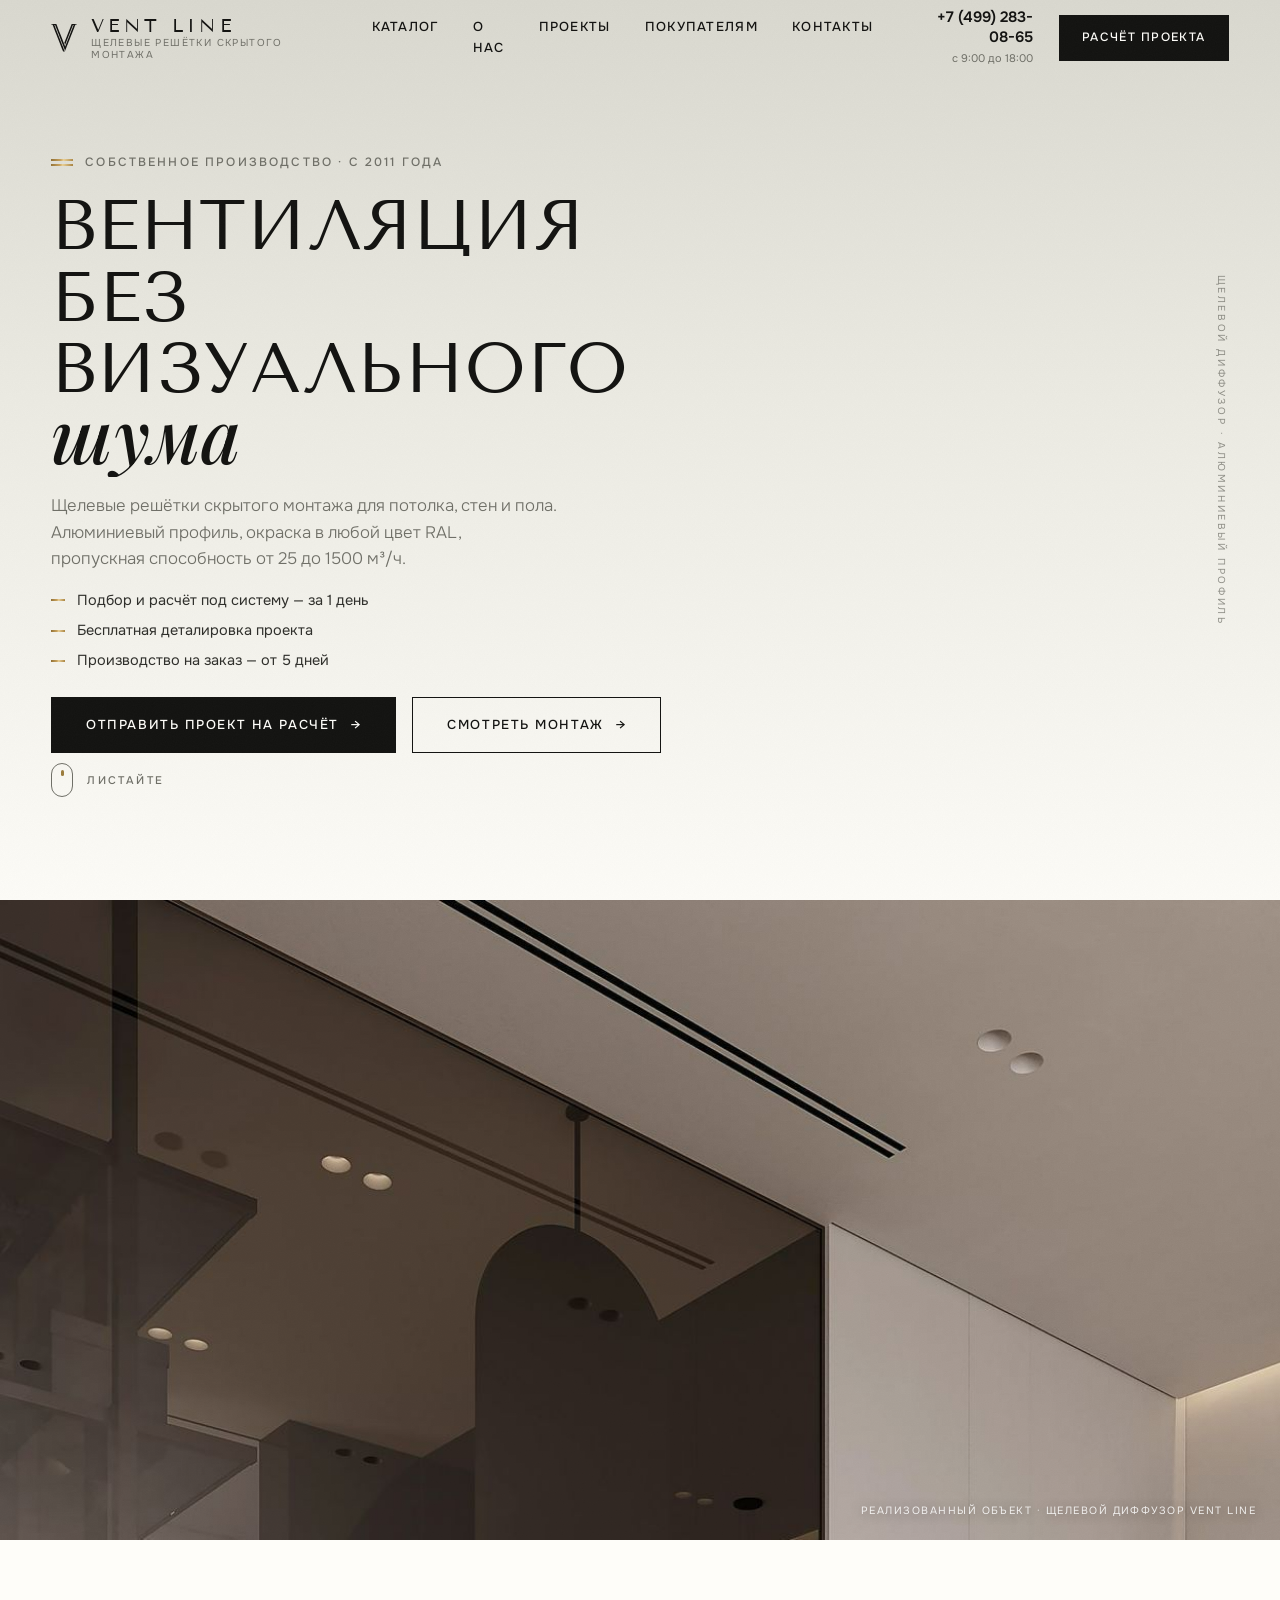
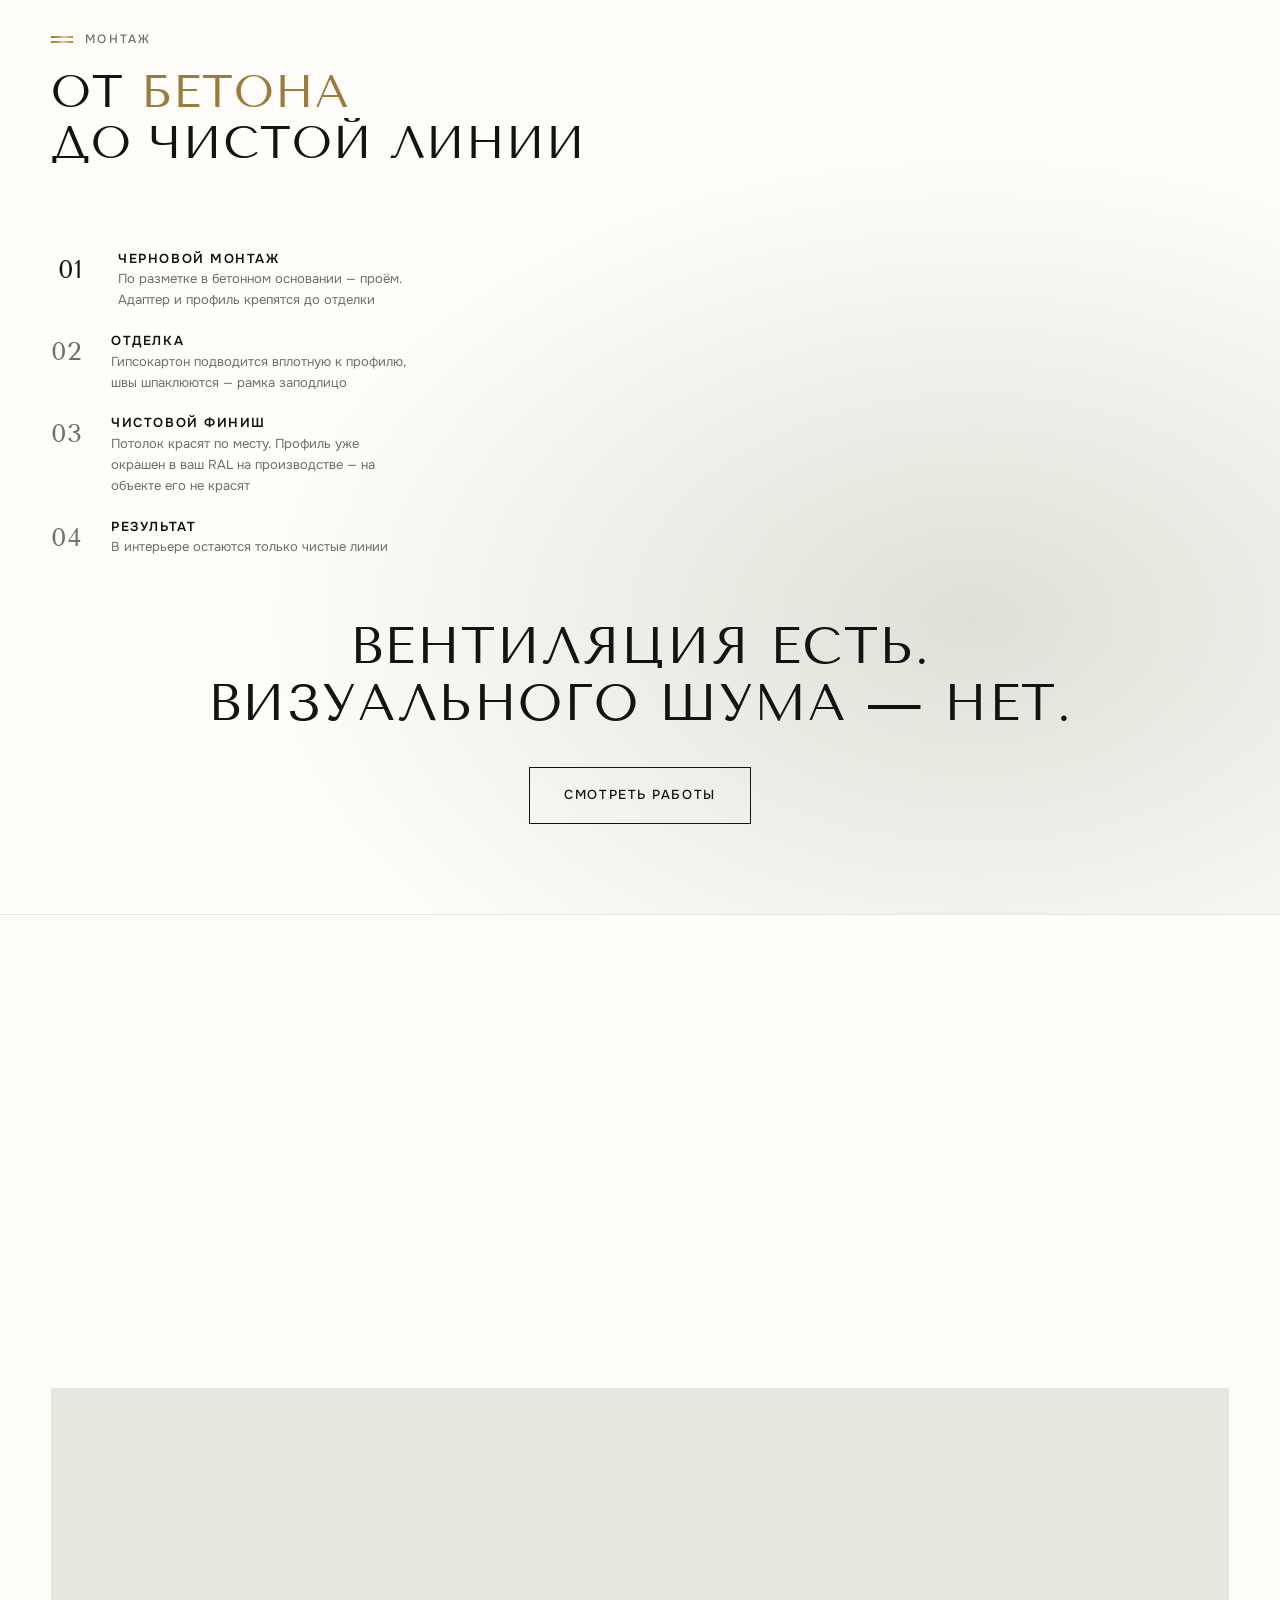
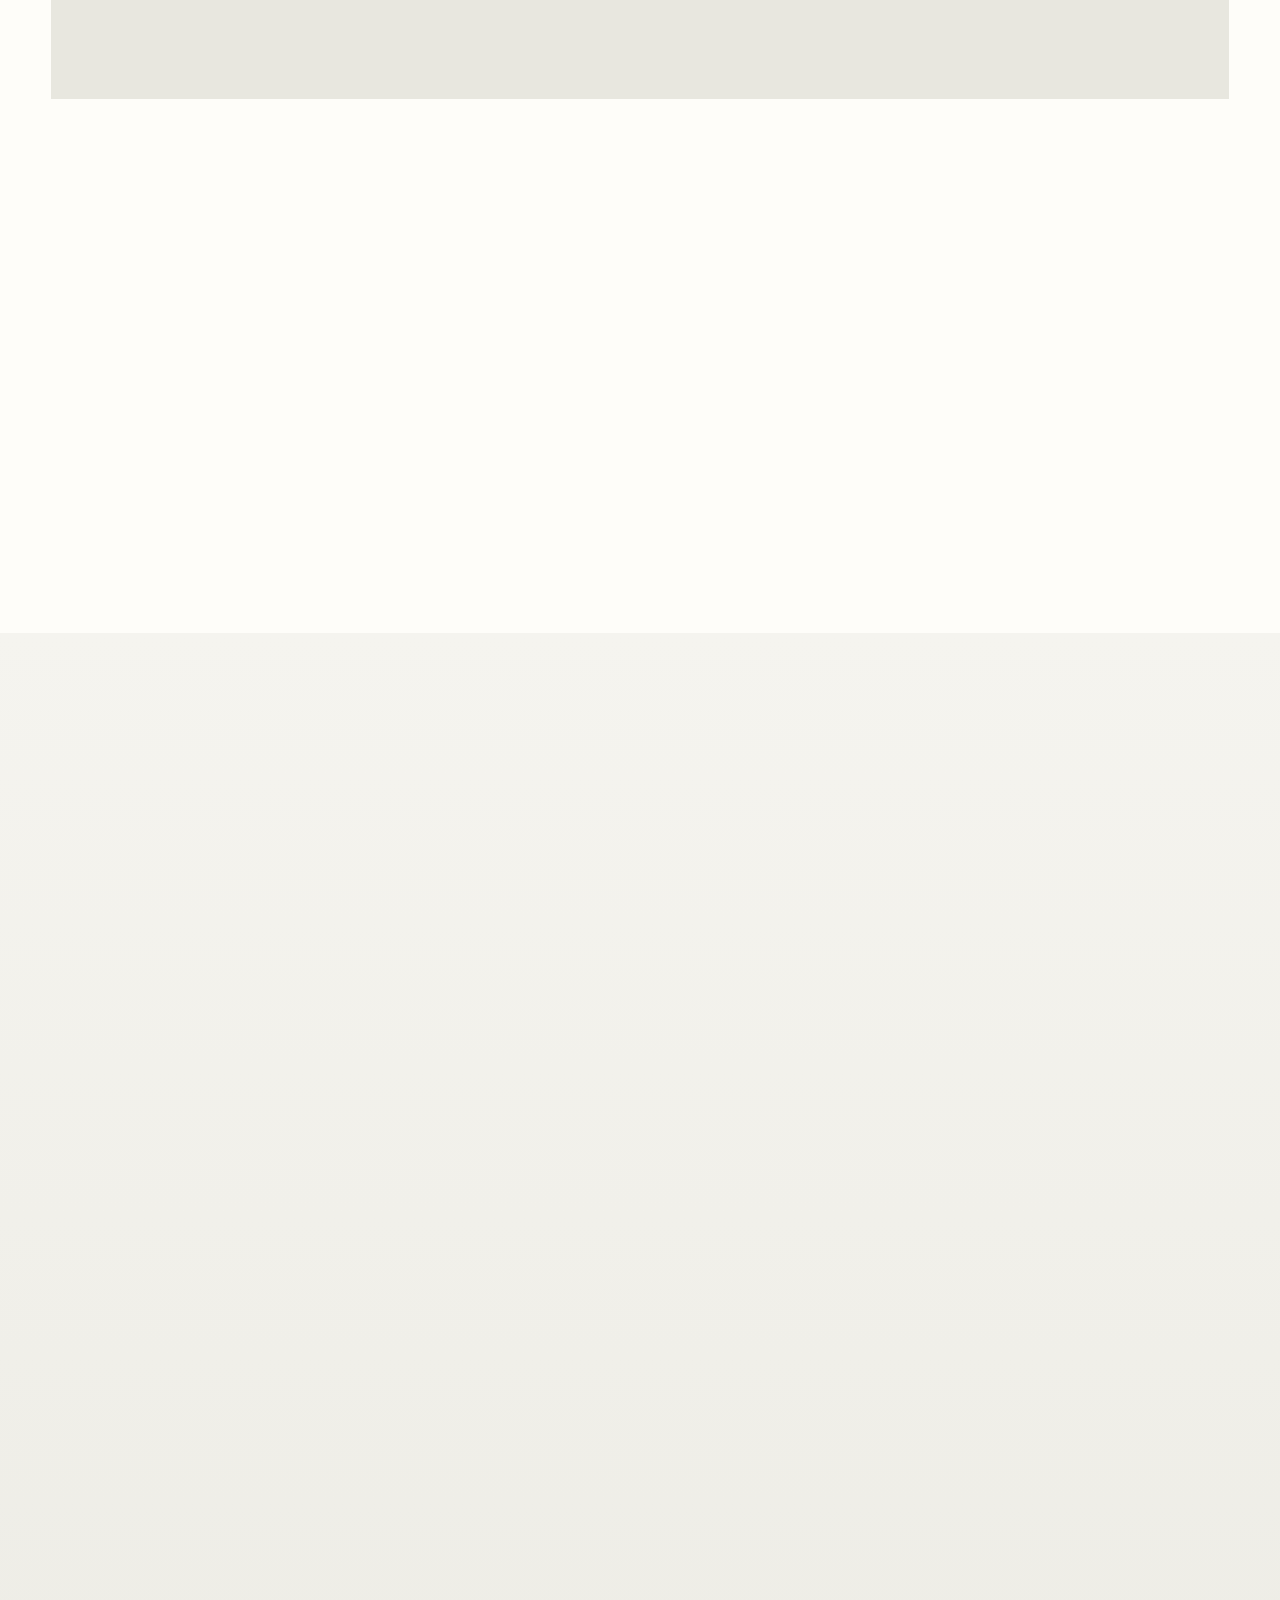
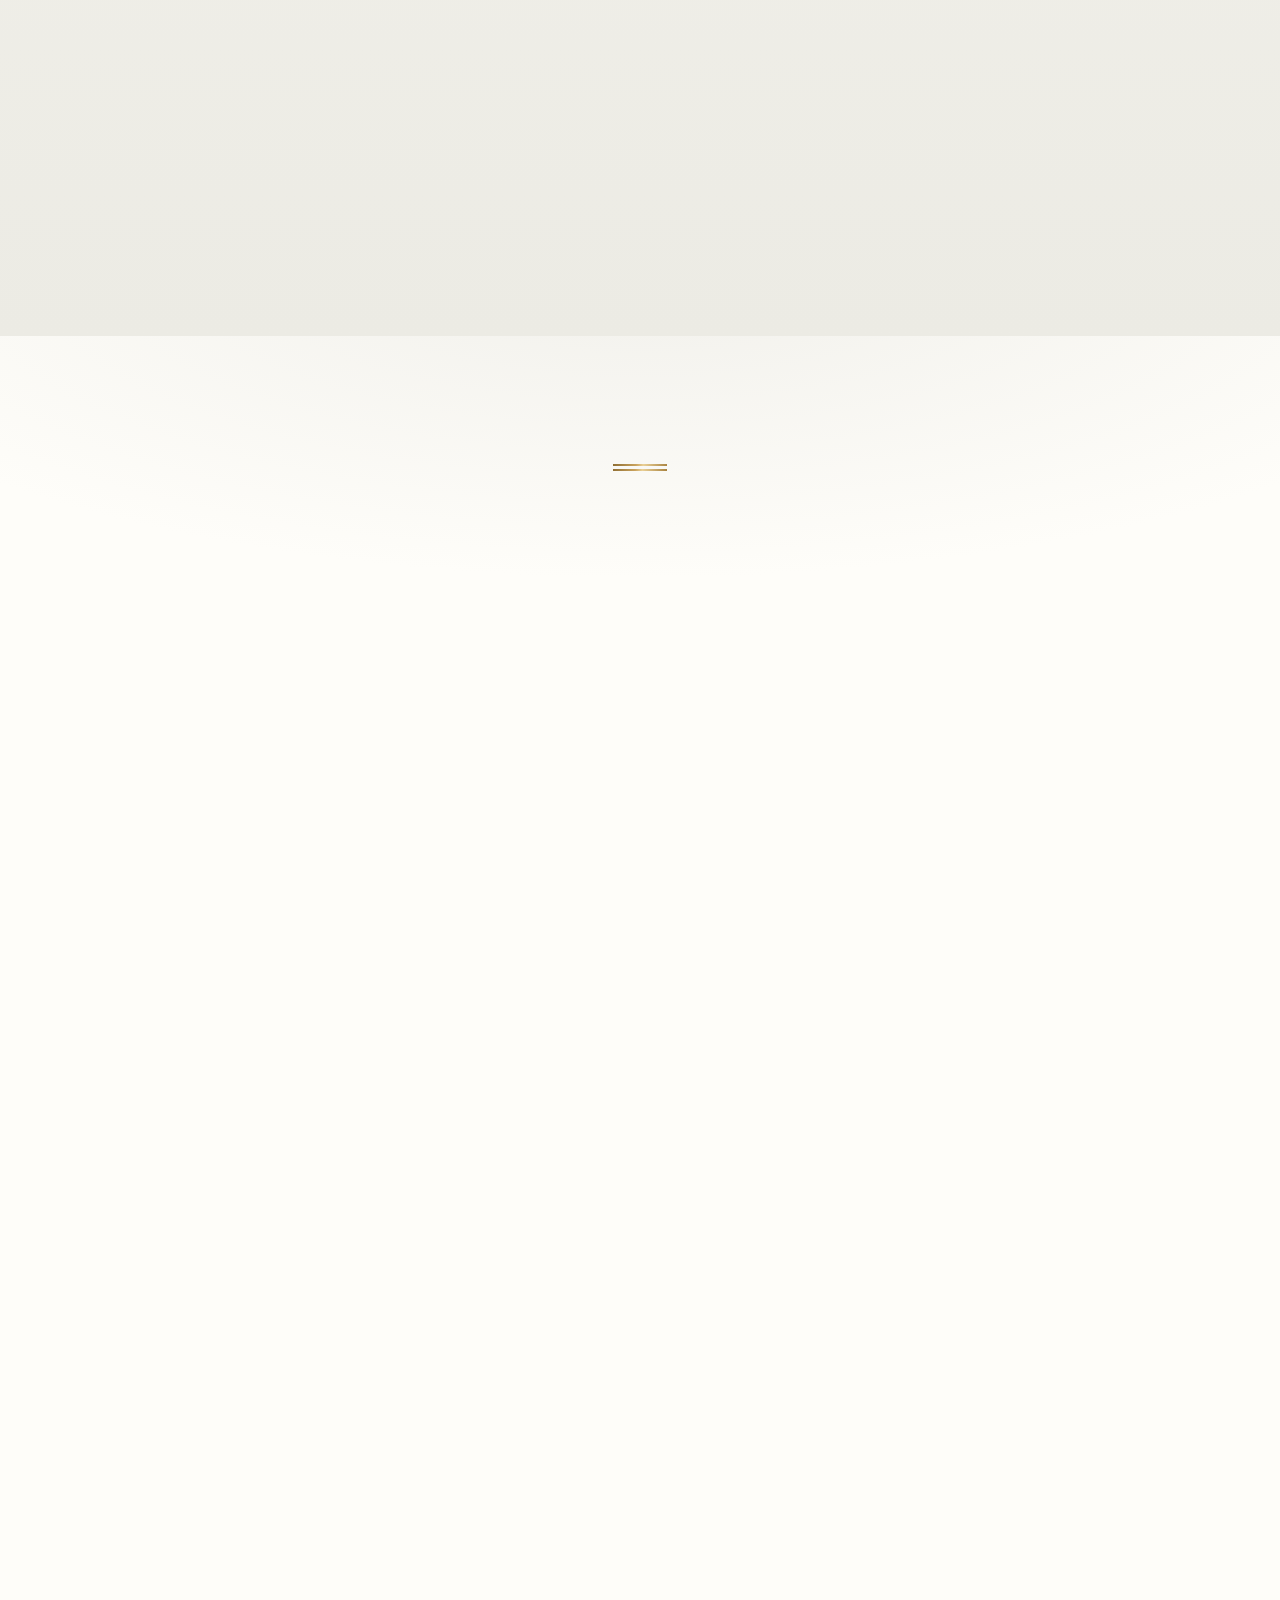
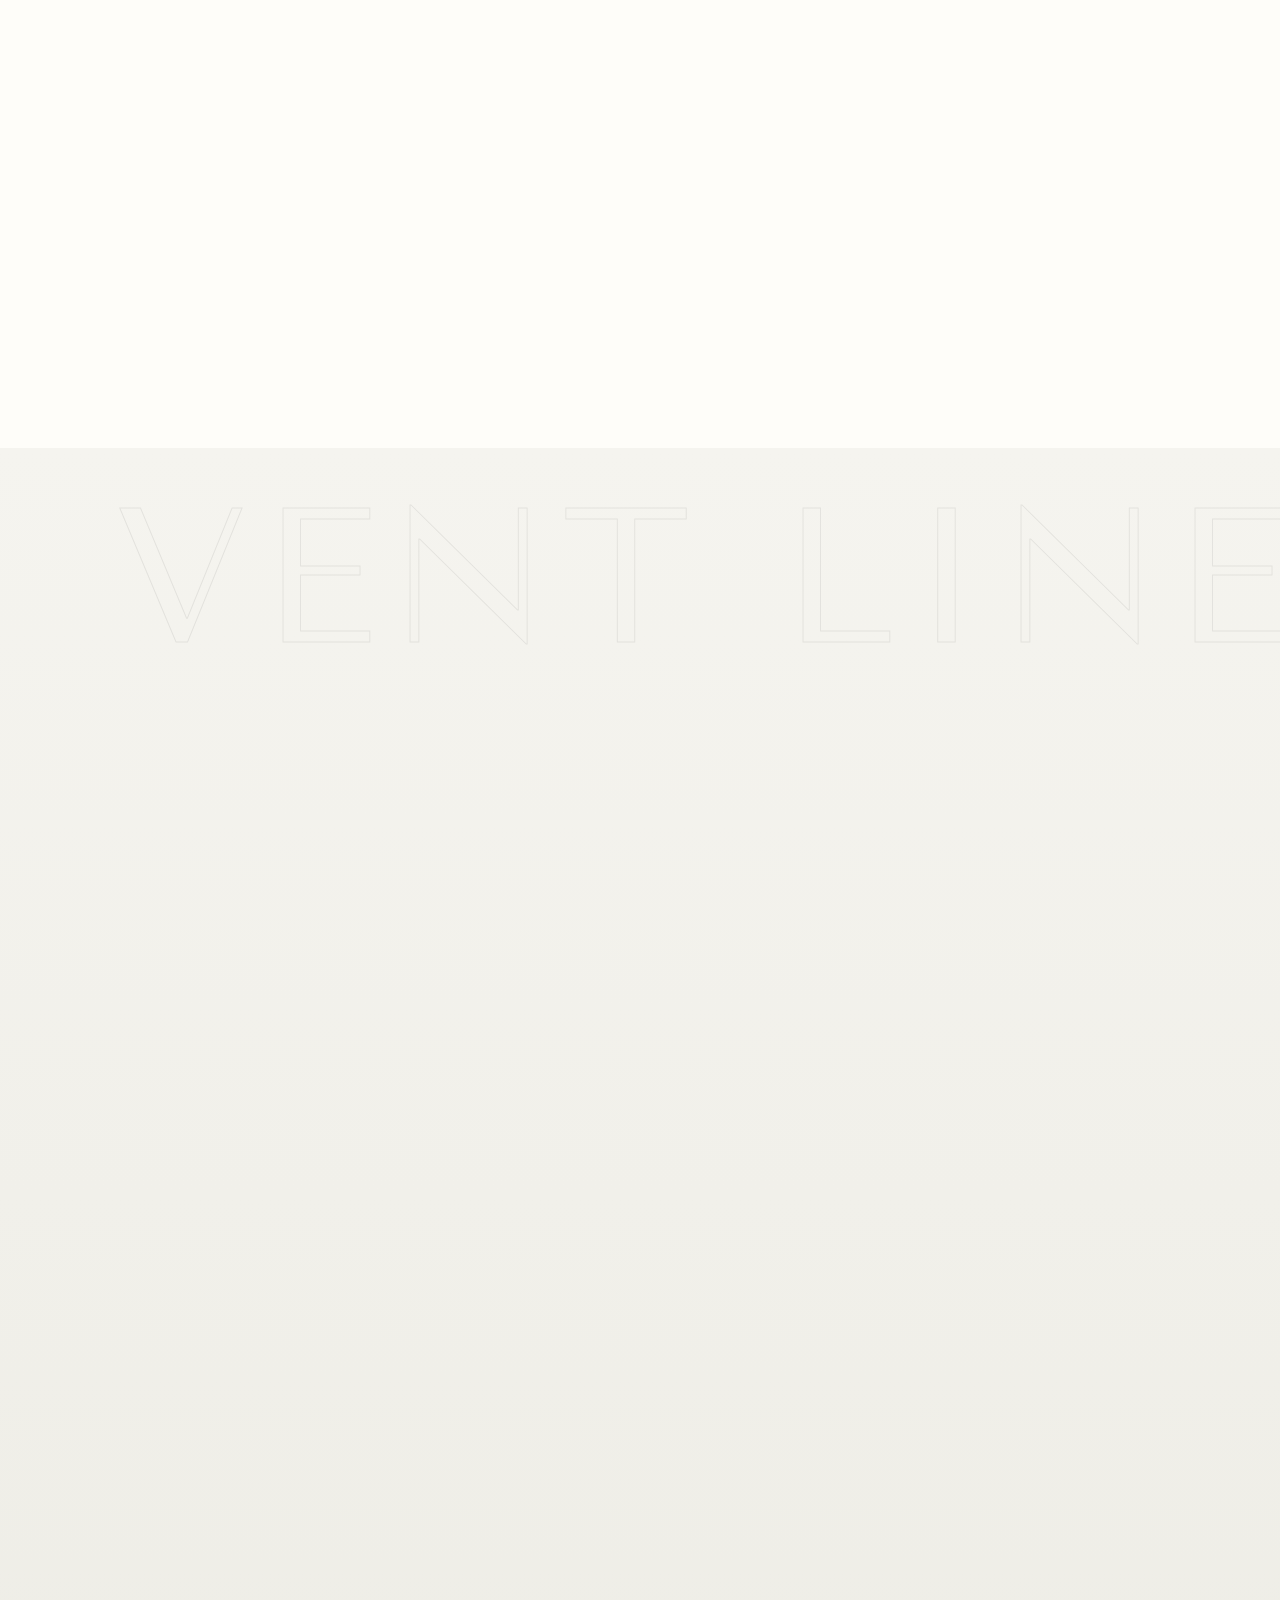
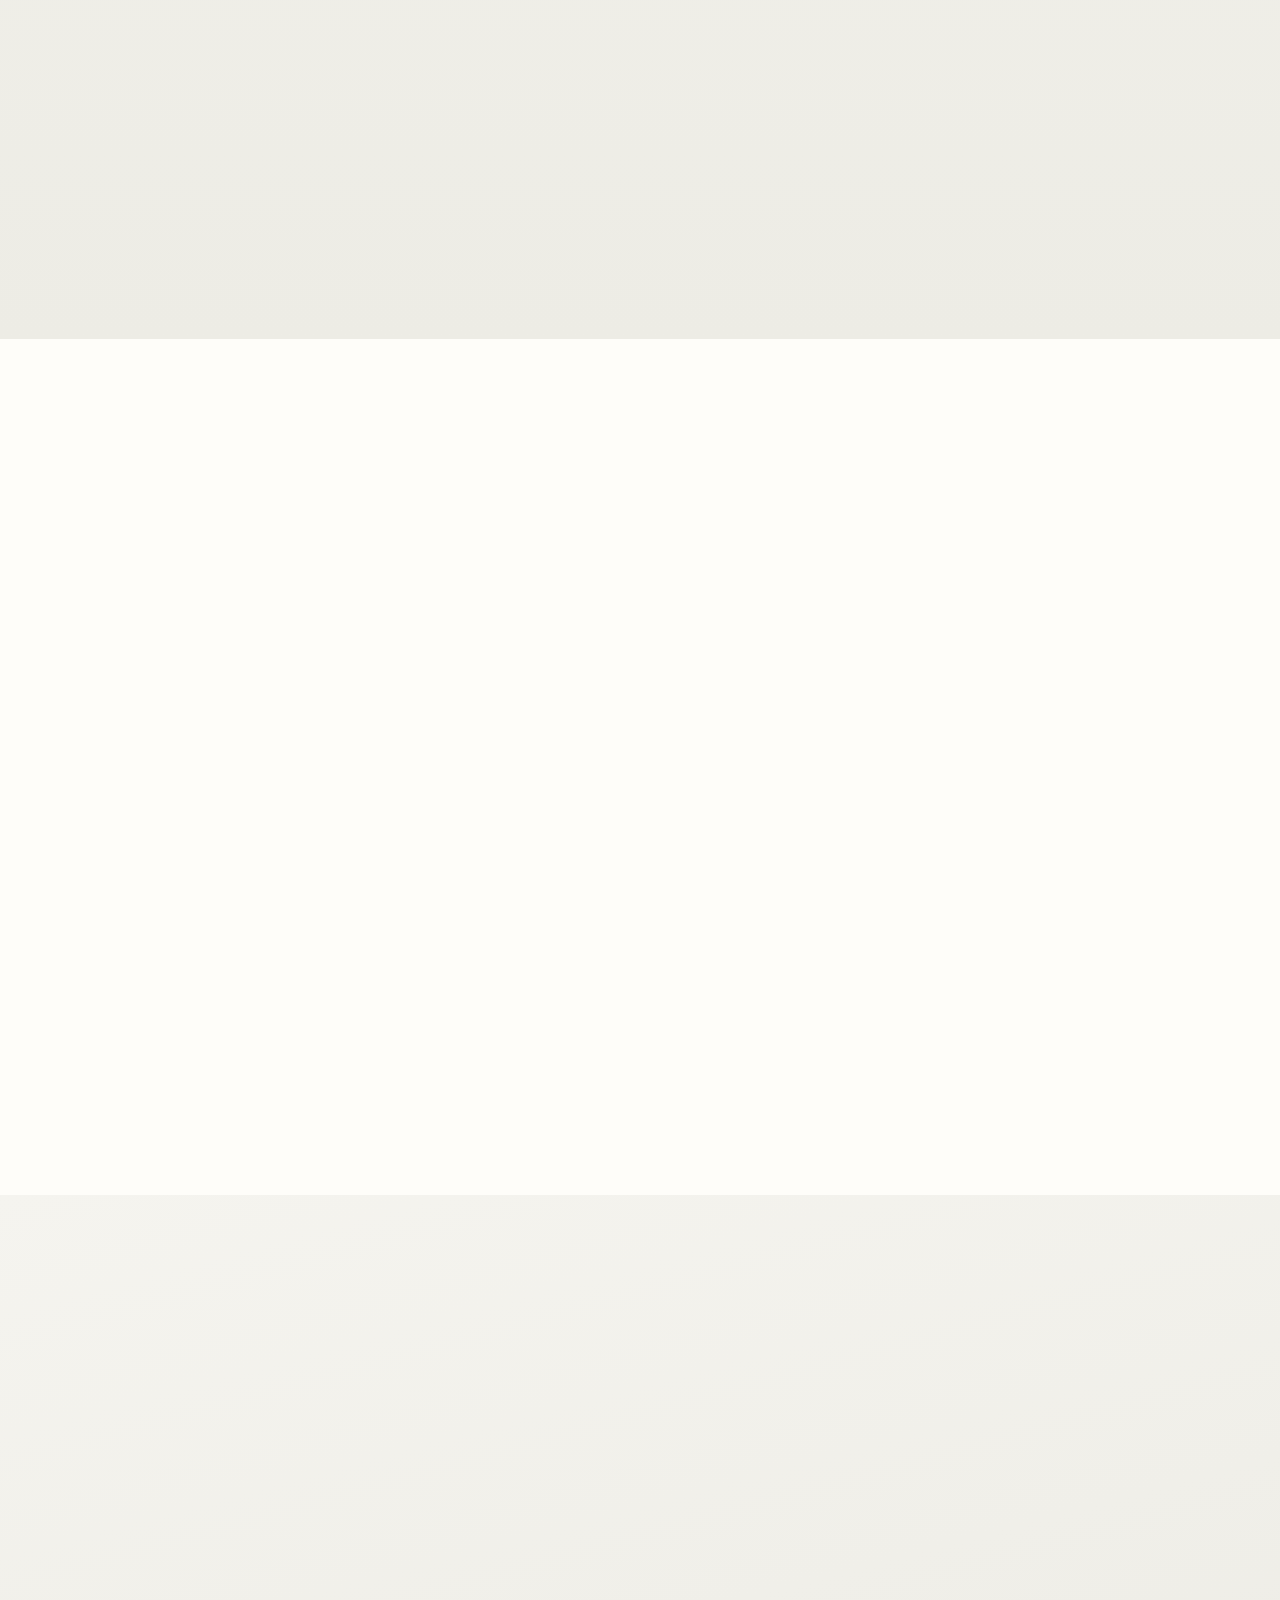
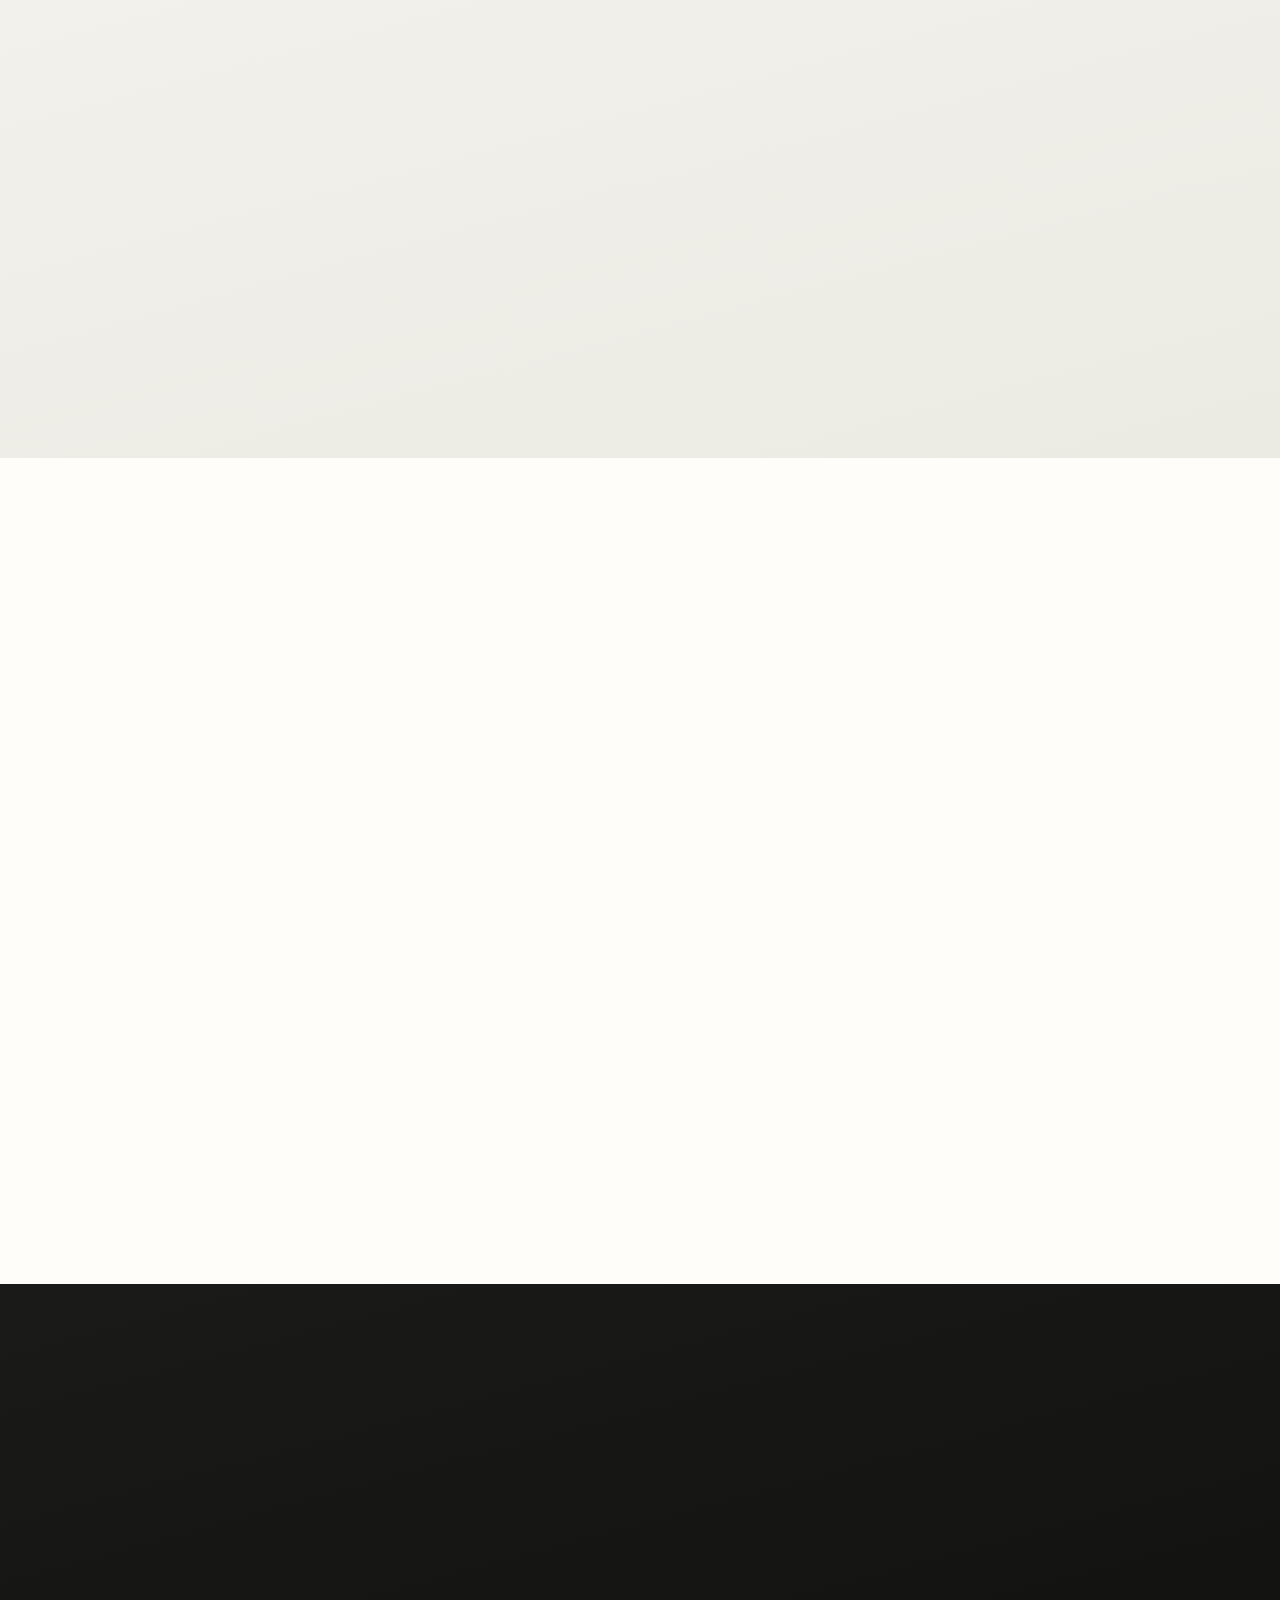
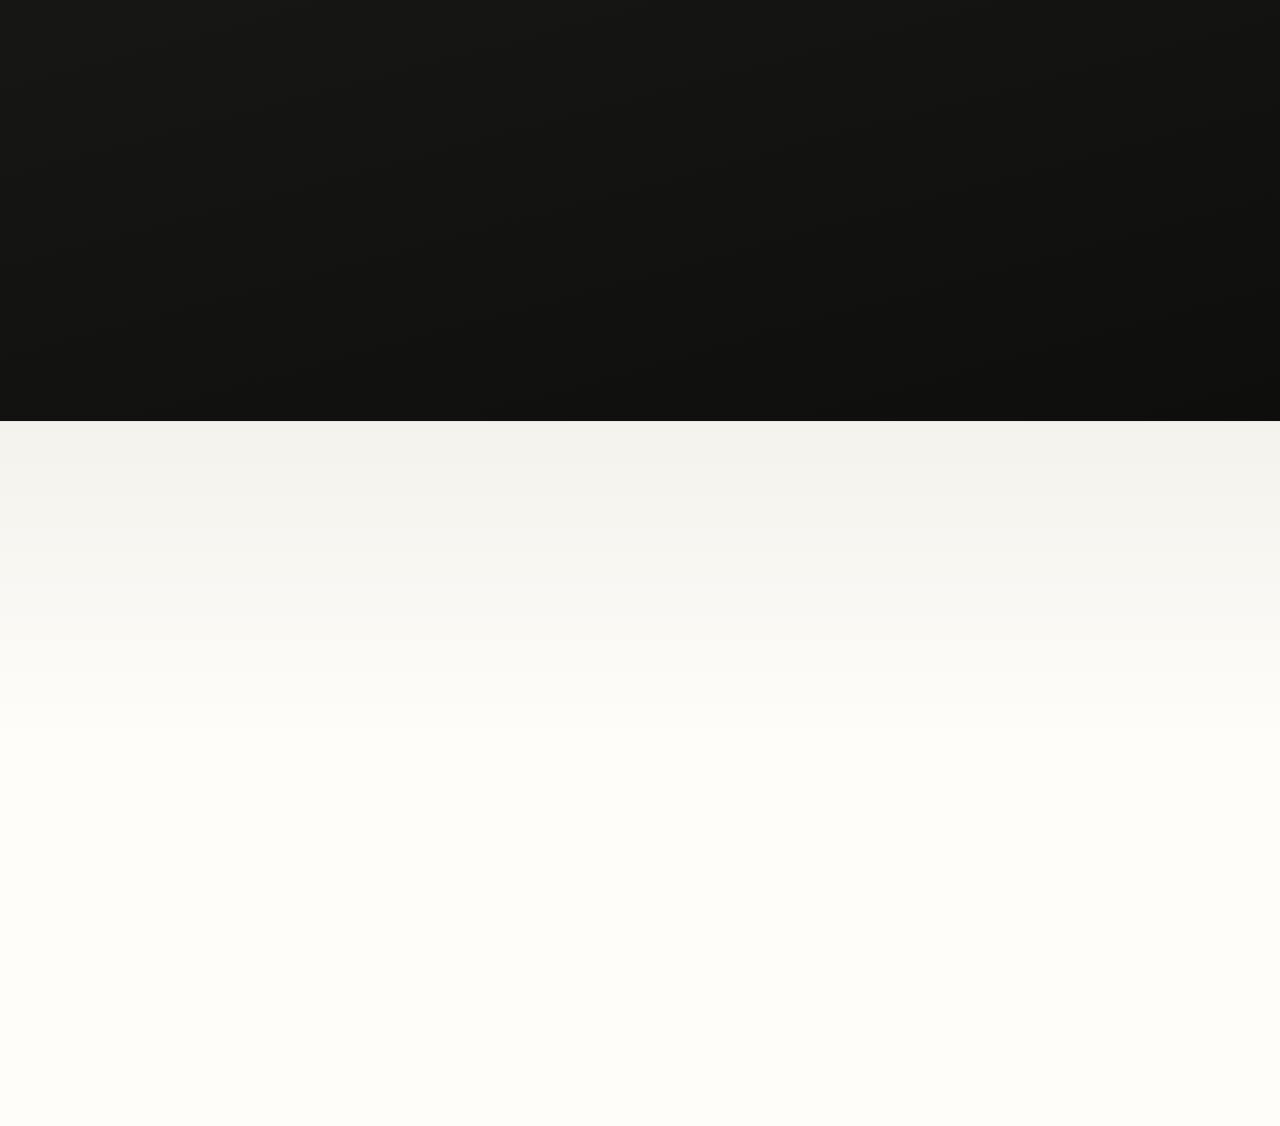
==== index.html @ 71716936 "Каталог по сериям: марки с вырезанной буквой, латунная капля-переключатель, поиск - 9 серий вместо 4" ====
﻿<!DOCTYPE html>
<html lang="ru">
<head>
<meta charset="UTF-8">
<meta name="viewport" content="width=device-width, initial-scale=1.0">
<meta name="theme-color" content="#FEFDF9">
<title>Vent Line — щелевые вентиляционные решётки скрытого монтажа</title>
<meta name="description" content="Щелевые решётки Vent Line — вентиляция без визуального шума. Подбор и расчёт за 1 день, собственное производство от 5 дней, окраска в любой RAL, 25–1500 м³/ч.">
<meta property="og:title" content="Vent Line — щелевые решётки скрытого монтажа">
<meta property="og:description" content="Вентиляция без визуального шума. Собственное производство, изготовление от 5 дней.">
<meta property="og:type" content="website">
<link rel="icon" type="image/png" href="assets/favicon.png">
<link rel="icon" type="image/svg+xml" href="data:image/svg+xml,%3Csvg xmlns='http://www.w3.org/2000/svg' viewBox='-64 -64 760 799'%3E%3Cpath fill='%23131311' d='M632 0V7.33774L592.752 20.7903L591.074 24.8669C591.074 24.8669 404.561 500.193 344.849 652.248C327.07 606.998 139.214 128.004 98.9597 24.8669H81.516C146.595 189.152 303.253 584.577 337.469 671H294.531C232.471 512.83 141.563 282.505 76.1487 115.366L74.1359 110.067L67.0913 91.7224L39.2485 20.7903L0 7.33774V0H129.822C174.102 112.513 291.512 409.693 345.185 546.258L550.484 24.8669H533.04L344.514 505.9L324.051 453.312L502.514 0.407555H632V0Z'/%3E%3C/svg%3E">
<link rel="preconnect" href="https://fonts.googleapis.com">
<link rel="preconnect" href="https://fonts.gstatic.com" crossorigin>
<link href="https://fonts.googleapis.com/css2?family=Tenor+Sans&family=Onest:wght@300;400;500;600&family=Playfair+Display:ital,wght@1,500;1,600&display=swap" rel="stylesheet">
<link rel="stylesheet" href="css/styles.css?v=7">
<script type="application/ld+json">
{
  "@context": "https://schema.org",
  "@type": "Organization",
  "name": "Vent Line",
  "url": "https://vent-line.ru",
  "telephone": "+7 (499) 283-08-65",
  "email": "info@vent-line.ru",
  "description": "Производство щелевых вентиляционных решёток скрытого монтажа",
  "foundingDate": "2011",
  "address": {
    "@type": "PostalAddress",
    "addressRegion": "Московская область",
    "addressLocality": "Наро-Фоминский городской округ, МПО Котово",
    "addressCountry": "RU"
  }
}
</script>
<script type="importmap">
{
  "imports": {
    "three": "https://cdn.jsdelivr.net/npm/three@0.160.0/build/three.module.min.js",
    "three/addons/": "https://cdn.jsdelivr.net/npm/three@0.160.0/examples/jsm/"
  }
}
</script>
</head>
<body>

<a class="skip-link" href="#montage">К содержанию</a>
<div class="page-grain" aria-hidden="true"></div>

<!-- ══════════ PRELOADER ══════════ -->
<div class="preloader" id="preloader" aria-hidden="true">
  <div class="preloader__box">
    <svg class="preloader__mark" viewBox="0 0 632 671" fill="none" xmlns="http://www.w3.org/2000/svg" aria-hidden="true">
      <path pathLength="100" d="M632 0V7.33774L592.752 20.7903L591.074 24.8669C591.074 24.8669 404.561 500.193 344.849 652.248C327.07 606.998 139.214 128.004 98.9597 24.8669H81.516C146.595 189.152 303.253 584.577 337.469 671H294.531C232.471 512.83 141.563 282.505 76.1487 115.366L74.1359 110.067L67.0913 91.7224L39.2485 20.7903L0 7.33774V0H129.822C174.102 112.513 291.512 409.693 345.185 546.258L550.484 24.8669H533.04L344.514 505.9L324.051 453.312L502.514 0.407555H632V0Z"/>
    </svg>
    <span class="preloader__word">VENT LINE</span>
    <span class="preloader__tag">щелевые решётки скрытого монтажа</span>
    <span class="preloader__est">est. 2011 · Москва</span>
  </div>
</div>
<script>
/* страховка вне module-графа: прелоадер скрывается даже при зависшем CDN */
setTimeout(function () {
  var p = document.getElementById('preloader');
  if (p) p.classList.add('is-done');
}, 6000);
</script>

<!-- ══════════ 3D CANVAS (общий для hero и сцены монтажа) ══════════ -->
<canvas id="scene-canvas" aria-hidden="true"></canvas>

<!-- ══════════ HEADER ══════════ -->
<header class="header" id="header">
  <div class="header__inner">
    <a class="header__logo" href="#hero" data-scroll>
      <svg class="header__mark" viewBox="0 0 632 671" fill="currentColor" xmlns="http://www.w3.org/2000/svg" aria-hidden="true">
        <path d="M632 0V7.33774L592.752 20.7903L591.074 24.8669C591.074 24.8669 404.561 500.193 344.849 652.248C327.07 606.998 139.214 128.004 98.9597 24.8669H81.516C146.595 189.152 303.253 584.577 337.469 671H294.531C232.471 512.83 141.563 282.505 76.1487 115.366L74.1359 110.067L67.0913 91.7224L39.2485 20.7903L0 7.33774V0H129.822C174.102 112.513 291.512 409.693 345.185 546.258L550.484 24.8669H533.04L344.514 505.9L324.051 453.312L502.514 0.407555H632V0Z"/>
      </svg>
      <span class="header__wordmark">VENT LINE<em>щелевые решётки скрытого монтажа</em></span>
    </a>
    <nav class="header__nav" aria-label="Основная навигация">
      <a href="katalog.html">Каталог</a>
      <a href="about.html">О нас</a>
      <a href="projects.html">Проекты</a>
      <a href="buyers.html">Покупателям</a>
      <a href="contacts.html">Контакты</a>
    </nav>
    <div class="header__side">
      <a class="header__phone" href="tel:+74992830865">
        <span>+7 (499) 283-08-65</span>
        <em>с 9:00 до 18:00</em>
      </a>
      <a class="btn btn--solid btn--sm" href="mailto:info+322987870@vent-line.ru?subject=%D0%9F%D1%80%D0%BE%D0%B5%D0%BA%D1%82%20%D0%BD%D0%B0%20%D1%80%D0%B0%D1%81%D1%87%D1%91%D1%82">Расчёт проекта</a>
      <button class="burger" id="burger" type="button" aria-label="Открыть меню" aria-expanded="false"><span></span><span></span></button>
    </div>
  </div>
  <span class="header__progress" id="header-progress" aria-hidden="true"></span>
</header>

<!-- ══════════ MOBILE MENU ══════════ -->
<div class="menu" id="menu" aria-hidden="true">
  <nav class="menu__nav">
    <a href="katalog.html">Каталог</a>
    <a href="about.html">О нас</a>
    <a href="projects.html">Проекты</a>
    <a href="buyers.html">Покупателям</a>
    <a href="contacts.html">Контакты</a>
  </nav>
  <div class="menu__foot">
    <a href="tel:+74992830865">+7 (499) 283-08-65</a>
    <a href="mailto:info+322987870@vent-line.ru">info@vent-line.ru</a>
  </div>
</div>

<main>

<!-- ══════════ HERO ══════════ -->
<section class="hero" id="hero">
  <div class="hero__inner">
    <div class="hero__text">
      <p class="eyebrow" data-reveal>Собственное производство · с 2011 года</p>
      <h1 class="hero__title" data-reveal>Вентиляция<br>без визуального<br><span class="hero__hl">шума</span></h1>
      <p class="hero__sub" data-reveal>Щелевые решётки скрытого монтажа для потолка, стен и пола.
        Алюминиевый профиль, окраска в любой цвет RAL, пропускная способность от 25 до 1500 м³/ч.</p>
      <ul class="hero__usp" data-reveal>
        <li>Подбор и расчёт под систему — за 1 день</li>
        <li>Бесплатная деталировка проекта</li>
        <li>Производство на заказ — от 5 дней</li>
      </ul>
      <div class="hero__cta" data-reveal>
        <a class="btn btn--solid btn--arrow" href="mailto:info+322987870@vent-line.ru?subject=%D0%9F%D1%80%D0%BE%D0%B5%D0%BA%D1%82%20%D0%BD%D0%B0%20%D1%80%D0%B0%D1%81%D1%87%D1%91%D1%82">Отправить проект на расчёт</a>
        <a class="btn btn--ghost btn--arrow" href="#montage" data-scroll>Смотреть монтаж</a>
      </div>
      <div class="hero__colors" data-reveal role="group" aria-label="Цвет профиля">
        <span>Цвет профиля:</span>
        <button type="button" class="is-on" data-ral="9005" style="--c:#0A0A0D" aria-label="RAL 9005 — чёрный" title="RAL 9005"></button>
        <button type="button" data-ral="7016" style="--c:#383E42" aria-label="RAL 7016 — антрацит" title="RAL 7016"></button>
        <button type="button" data-ral="9016" style="--c:#F6F6F6" aria-label="RAL 9016 — белый" title="RAL 9016"></button>
        <em>любой RAL под проект</em>
      </div>
    </div>
    <a class="hero__hint" id="hero-hint" href="#montage" data-scroll aria-label="Листайте вниз — покажем монтаж">
      <span class="hero__mouse" aria-hidden="true"><i></i></span>
      <span class="hero__hint-label">Листайте</span>
    </a>
    <span class="hero__stamp" aria-hidden="true">щелевой диффузор · алюминиевый профиль</span>
  </div>
</section>

<!-- ══════════ MONTAGE — pinned 3D сцена ══════════ -->
<section class="montage" id="montage" aria-label="Этапы монтажа решётки">
  <div class="montage__stage">
    <div class="montage__photo" id="montage-photo">
      <picture>
        <source media="(orientation: portrait)" srcset="assets/wall-3.jpg">
        <img src="assets/product-v1.jpg" alt="Готовый потолок с двумя щелевыми решётками Vent Line">
      </picture>
      <span class="montage__grain" aria-hidden="true"></span>
      <span class="montage__photo-tag">Реализованный объект · щелевой диффузор Vent Line</span>
    </div>
    <span class="montage__index" id="montage-index" aria-hidden="true">01</span>
    <span class="montage__dim" id="montage-dim" aria-hidden="true"></span>
    <span class="montage__beam" id="montage-beam" aria-hidden="true"></span>
    <div class="montage__head">
      <p class="eyebrow">Монтаж</p>
      <h2 class="montage__title">От <em class="mw is-lit" id="mw-1">бетона</em><br>до чистой <em class="mw" id="mw-2">линии</em></h2>
    </div>
    <div class="montage__side">
    <span class="montage__rail" aria-hidden="true"><i id="montage-rail"></i></span>
    <ol class="montage__steps" id="montage-steps">
      <li class="is-active">
        <span class="montage__num">01</span>
        <span class="montage__step-name">Черновой монтаж</span>
        <span class="montage__step-text">По разметке в бетонном основании — проём. Адаптер и профиль крепятся до отделки</span>
      </li>
      <li>
        <span class="montage__num">02</span>
        <span class="montage__step-name">Отделка</span>
        <span class="montage__step-text">Гипсокартон подводится вплотную к профилю, швы шпаклюются — рамка заподлицо</span>
      </li>
      <li>
        <span class="montage__num">03</span>
        <span class="montage__step-name">Чистовой финиш</span>
        <span class="montage__step-text">Потолок красят по месту. Профиль уже окрашен в ваш RAL на производстве — на объекте его не красят</span>
      </li>
      <li>
        <span class="montage__num">04</span>
        <span class="montage__step-name">Результат</span>
        <span class="montage__step-text">В интерьере остаются только чистые линии</span>
      </li>
    </ol>
    </div>
    <div class="montage__final" id="montage-final">
      <p class="montage__final-text">Вентиляция есть.<br>Визуального шума — нет.</p>
      <a class="btn btn--light" href="#works" data-scroll>Смотреть работы</a>
    </div>
  </div>
</section>

<!-- ══════════ TRUST ══════════ -->
<section class="section trust" id="trust">
  <div class="container">
    <div class="section__head" data-reveal>
      <p class="eyebrow">Почему Vent Line</p>
      <h2 class="section__title">Нам доверяют,<br>когда нельзя <em class="acc">ошибиться</em></h2>
      <p class="section__sub">По срокам, документации, эстетике и качеству.</p>
    </div>
    <div class="trust__grid">
      <article class="trust__card" data-reveal>
        <svg class="card-ico" viewBox="0 0 28 28" fill="none" stroke="currentColor" stroke-width="1.6" stroke-linecap="round" stroke-linejoin="round" aria-hidden="true">
          <rect x="3.5" y="5" width="21" height="18" rx="1"/><path d="M3.5 9.5h21"/><path d="M8 16h9M14 13l3 3-3 3" stroke="#9C7C3C"/>
        </svg>
        <h3>Производство от 5 дней</h3>
        <p>Собственный завод в Московской области. Изготавливаем точно по параметрам проекта — на заказ, а не со склада.</p>
      </article>
      <article class="trust__card" data-reveal>
        <svg class="card-ico" viewBox="0 0 28 28" fill="none" stroke="currentColor" stroke-width="1.6" stroke-linecap="round" stroke-linejoin="round" aria-hidden="true">
          <rect x="7" y="3.5" width="14" height="21" rx="1"/><path d="M10.5 9.5h7M10.5 13.5h7"/><path d="M10.5 17.5h4.5" stroke="#9C7C3C"/>
        </svg>
        <h3>Документация за 1 день</h3>
        <p>3D-модели, чертежи, техпаспорт и КП — без задержек. Инженерное сопровождение на всех этапах.</p>
      </article>
      <article class="trust__card" data-reveal>
        <svg class="card-ico" viewBox="0 0 28 28" fill="none" stroke="currentColor" stroke-width="1.6" stroke-linecap="round" stroke-linejoin="round" aria-hidden="true">
          <path d="M4 9c4-2.4 8-2.4 12 0s6 2.4 8 1"/><path d="M4 19c4-2.4 8-2.4 12 0s6 2.4 8 1"/><path d="M4 14c4-2.4 8-2.4 12 0s6 2.4 8 1" stroke="#9C7C3C"/>
        </svg>
        <h3>Эстетика и аэродинамика</h3>
        <p>Минимализм, пропускная способность от 25 до 1500 м³/ч, тишина. Прочный алюминиевый профиль держит форму на любой длине.</p>
      </article>
      <article class="trust__card" data-reveal>
        <svg class="card-ico" viewBox="0 0 28 28" fill="none" stroke="currentColor" stroke-width="1.6" stroke-linecap="round" stroke-linejoin="round" aria-hidden="true">
          <path d="M14 3.5l9 5v11l-9 5-9-5v-11z"/><path d="M5 8.5l9 5 9-5M14 13.5V24"/><path d="M18 18l4-2.2" stroke="#9C7C3C"/>
        </svg>
        <h3>Стабильные поставки</h3>
        <p>Работаем с юрлицами, опт и сопровождение. Поставляем по России, СНГ, в ОАЭ и Таиланд.</p>
      </article>
    </div>
    <div class="trust__stats" data-reveal>
      <div><b><span data-count="2011">2011</span></b><span>на рынке — с этого года</span></div>
      <div><b>от <span data-count="5">5</span> дней</b><span>производство на заказ</span></div>
      <div><b><span data-count="1">1</span> день</b><span>подбор, расчёт и КП</span></div>
      <div><b><span data-count="1500">1500</span> м³/ч</b><span>пропускная способность до</span></div>
    </div>
    <div class="trust__clients" data-reveal>
      <p class="trust__clients-label">Среди заказчиков</p>
      <div class="trust__marquee">
        <div class="trust__track">
          <div class="trust__logos">
            <img src="assets/client-ingrad.jpg" alt="Ingrad" loading="lazy" decoding="async">
            <img src="assets/client-moscow-city.png" alt="Москва-Сити" loading="lazy" decoding="async">
            <img src="assets/client-crocus.png" alt="Crocus Group" loading="lazy" decoding="async">
            <img src="assets/client-agalarov.png" alt="Agalarov Estate" loading="lazy" decoding="async">
            <img src="assets/client-mirradesign.png" alt="Mirra Design" loading="lazy" decoding="async">
            <img src="assets/client-onehouse.png" alt="One House" loading="lazy" decoding="async">
            <img src="assets/client-vektor.png" alt="Вектор" loading="lazy" decoding="async">
            <img src="assets/client-proteplo.png" alt="ПроТепло" loading="lazy" decoding="async">
            <img src="assets/client-leega.jpg" alt="Leega" loading="lazy" decoding="async">
            <img src="assets/client-masterbutik.png" alt="Мастер Бутик" loading="lazy" decoding="async">
          </div>
          <div class="trust__logos" aria-hidden="true">
            <img src="assets/client-ingrad.jpg" alt="" loading="lazy" decoding="async">
            <img src="assets/client-moscow-city.png" alt="" loading="lazy" decoding="async">
            <img src="assets/client-crocus.png" alt="" loading="lazy" decoding="async">
            <img src="assets/client-agalarov.png" alt="" loading="lazy" decoding="async">
            <img src="assets/client-mirradesign.png" alt="" loading="lazy" decoding="async">
            <img src="assets/client-onehouse.png" alt="" loading="lazy" decoding="async">
            <img src="assets/client-vektor.png" alt="" loading="lazy" decoding="async">
            <img src="assets/client-proteplo.png" alt="" loading="lazy" decoding="async">
            <img src="assets/client-leega.jpg" alt="" loading="lazy" decoding="async">
            <img src="assets/client-masterbutik.png" alt="" loading="lazy" decoding="async">
          </div>
        </div>
      </div>
    </div>
  </div>
</section>

<!-- ══════════ SOLUTIONS ══════════ -->
<section class="section solutions" id="solutions">
  <div class="container">
    <div class="section__head" data-reveal>
      <p class="eyebrow">Решения</p>
      <h2 class="section__title">Под любой <em class="acc">интерьер</em></h2>
      <p class="section__sub">Щелевые решётки под покраску, гипсокартон и натяжные потолки — для чернового и чистового монтажа.</p>
    </div>
    <div class="solutions__grid">
      <article class="solutions__card" data-reveal>
        <div class="solutions__media"><img src="assets/ceiling-3.jpg" alt="Щелевая решётка в потолке кухни-гостиной" loading="lazy" decoding="async"></div>
        <div class="solutions__body">
          <h3>Потолок</h3>
          <p>Устанавливаются заподлицо, не утяжеляют конструкцию и не нарушают линий. Непрерывные линии любой длины.</p>
          <p class="solutions__series">S · SP · S PRO MAX · NP Smart · NP T · RM · VRC · MV N · AV</p>
        </div>
      </article>
      <article class="solutions__card" data-reveal>
        <div class="solutions__media"><img src="assets/product-m2.jpg" alt="Щелевая решётка в стене из мрамора" loading="lazy" decoding="async"></div>
        <div class="solutions__body">
          <h3>Стены</h3>
          <p>Аккуратно интегрируются в отделку и сохраняют целостность вертикальных поверхностей. Возможна окраска и шпонирование.</p>
          <p class="solutions__series">LN-P · M-N · S · NP Smart · VRC-N · AV-N</p>
        </div>
      </article>
      <article class="solutions__card" data-reveal>
        <div class="solutions__media"><img src="assets/floor-3.jpg" alt="Напольная решётка в светлом дубовом паркете" loading="lazy" decoding="async"></div>
        <div class="solutions__body">
          <h3>Пол</h3>
          <p>Рассчитаны на нагрузку и трафик: не деформируются и обеспечивают равномерный приток. Для проектов с панорамными окнами и встроенным отоплением.</p>
          <p class="solutions__series">M-PL · ML-PL · PFV</p>
        </div>
      </article>
    </div>
    <div class="solutions__ral" data-reveal>
      <svg class="solutions__draw" viewBox="0 0 300 132" fill="none" aria-label="Чертёж профиля 2-RM-30: 149,5 на 63 мм, щели 30 мм">
        <!-- сечение профиля (размеры сняты с 3D-модели) -->
        <g stroke="#131311" stroke-width="1.5" stroke-linejoin="miter">
          <path d="M45 44h34.5v20h42v-20h57v20h42v-20H255v74H45z"/>
        </g>
        <g stroke="#9C7C3C" stroke-width="1">
          <path d="M45 30h210M45 26v8M255 26v8"/>
          <path d="M270 44v74M266 44h8M266 118h8"/>
          <path d="M79.5 52v-16M121.5 52v-16"/>
        </g>
        <g fill="#6F6F67" font-size="11" font-family="Onest, sans-serif">
          <text x="136" y="24">149,5</text>
          <text x="276" y="84">63</text>
          <text x="92" y="33">30</text>
        </g>
      </svg>
      <span class="solutions__ral-label">Окраска на производстве</span>
      <div class="solutions__ral-swatches">
        <span><i style="background:#F6F6F6"></i>RAL 9016</span>
        <span><i style="background:#C5C7C4"></i>RAL 7035</span>
        <span><i style="background:#383E42"></i>RAL 7016</span>
        <span><i style="background:#45322E"></i>RAL 8017</span>
        <span><i style="background:#0A0A0D"></i>RAL 9005</span>
        <span>… и весь каталог RAL Classic</span>
      </div>
    </div>
  </div>
</section>

<!-- ══════════ CATALOG ══════════ -->
<section class="section catalog" id="catalog">
  <div class="container">
    <div class="section__head" data-reveal>
      <p class="eyebrow">Каталог</p>
      <h2 class="section__title">Рекомендуемые модели</h2>
      <p class="section__sub">Любой размер под ваш проект. Цены — «от», точный расчёт пришлём с КП за 1 день.</p>
    </div>
    <div class="catalog__grid">
      <a class="catalog__card" data-reveal href="katalog.html#seriya-s">
        <div class="catalog__media"><img src="assets/render-series-s.jpg" alt="Щелевой диффузор Vent Line S" loading="lazy" decoding="async"></div>
        <div class="catalog__row"><h3>Vent Line S</h3><span class="catalog__price">от 4 700 ₽</span></div>
        <p>Щелевой диффузор для подвесного потолка</p>
      </a>
      <a class="catalog__card" data-reveal href="katalog.html#seriya-np">
        <div class="catalog__media"><img src="assets/render-np.jpg" alt="Щелевой диффузор Vent Line NP Smart" loading="lazy" decoding="async"></div>
        <div class="catalog__row"><h3>NP Smart</h3><span class="catalog__price">от 8 800 ₽</span></div>
        <p>Щелевой диффузор со скрытой рамкой</p>
      </a>
      <a class="catalog__card" data-reveal href="katalog.html#seriya-r">
        <div class="catalog__media"><img src="assets/render-hero.jpg" alt="Щелевой диффузор Vent Line RM-R" loading="lazy" decoding="async"></div>
        <div class="catalog__row"><h3>RM-R</h3><span class="catalog__price">от 11 300 ₽</span></div>
        <p>Двухщелевой профиль — как в сцене монтажа</p>
      </a>
      <a class="catalog__card" data-reveal href="katalog.html#seriya-s">
        <div class="catalog__media"><img src="assets/render-spro2.jpg" alt="Щелевой диффузор Vent Line S PRO MAX" loading="lazy" decoding="async"></div>
        <div class="catalog__row"><h3>S PRO MAX</h3><span class="catalog__price">от 13 500 ₽</span></div>
        <p>Флагманская серия для больших расходов воздуха</p>
      </a>
      <a class="catalog__card" data-reveal href="katalog.html#seriya-l">
        <div class="catalog__media"><img src="assets/render-lnc.jpg" alt="Линейный диффузор Vent Line LN-C" loading="lazy" decoding="async"></div>
        <div class="catalog__row"><h3>LN-C</h3><span class="catalog__price">от 1 800 ₽</span></div>
        <p>Линейный диффузор с ламелями</p>
      </a>
      <a class="catalog__card" data-reveal href="katalog.html#seriya-s">
        <div class="catalog__media"><img src="assets/render-sp.jpg" alt="Щелевой диффузор Vent Line SP" loading="lazy" decoding="async"></div>
        <div class="catalog__row"><h3>Vent Line SP</h3><span class="catalog__price">от 4 700 ₽</span></div>
        <p>Щелевой диффузор с перфорированной вставкой</p>
      </a>
    </div>
    <div class="catalog__more" data-reveal>
      <a class="btn btn--ghost btn--arrow" href="katalog.html">Весь модельный ряд — 29 моделей</a>
    </div>
  </div>
</section>

<!-- ══════════ WORKS ══════════ -->
<section class="section works" id="works">
  <span class="works__watermark" aria-hidden="true">VENT LINE</span>
  <div class="container">
    <div class="section__head" data-reveal>
      <p class="eyebrow">Работы · 06</p>
      <h2 class="section__title">Воздух в движении,<br>стиль в гармонии</h2>
      <p class="section__sub">Решётки Vent Line в реализованных интерьерах.</p>
    </div>
    <div class="works__grid">
      <figure class="works__item works__item--wide" data-reveal>
        <img src="assets/product-s1.jpg" alt="Потолок с линиями щелевых решёток над кухней" loading="lazy" decoding="async">
        <figcaption>Потолок · непрерывные линии</figcaption>
      </figure>
      <figure class="works__item" data-reveal>
        <img src="assets/wall-3.jpg" alt="Двойная щелевая решётка рядом с мраморной стеной" loading="lazy" decoding="async">
        <figcaption>Потолок · двойная щель</figcaption>
      </figure>
      <figure class="works__item" data-reveal>
        <img src="assets/ceiling-5.jpg" alt="Три щелевые решётки в белой потолочной балке" loading="lazy" decoding="async">
        <figcaption>Скрытый монтаж в коробе</figcaption>
      </figure>
      <figure class="works__item works__item--wide" data-reveal>
        <img src="assets/product-v1.jpg" alt="Щелевые решётки в потолке у стеклянной перегородки" loading="lazy" decoding="async">
        <figcaption>Потолок · у стеклянной перегородки</figcaption>
      </figure>
      <figure class="works__item" data-reveal>
        <img src="assets/wall-5.jpg" alt="Перфорированные решётки в интерьере светлой кухни" loading="lazy" decoding="async">
        <figcaption>Перфорированные вставки</figcaption>
      </figure>
      <figure class="works__item" data-reveal>
        <img src="assets/ceiling-2.jpg" alt="Щелевые решётки в белом потолке с зелёным карнизом" loading="lazy" decoding="async">
        <figcaption>Потолок · контурная подсветка</figcaption>
      </figure>
    </div>
  </div>
</section>

<!-- ══════════ HOW ══════════ -->
<section class="section how" id="how">
  <div class="container">
    <div class="section__head" data-reveal>
      <p class="eyebrow">Подбор</p>
      <h2 class="section__title">Как подобрать решётку<br>под ваш проект</h2>
    </div>
    <ol class="how__steps">
      <li data-reveal>
        <span class="how__num">01</span>
        <svg class="card-ico" viewBox="0 0 28 28" fill="none" stroke="currentColor" stroke-width="1.6" stroke-linecap="round" aria-hidden="true">
          <path d="M4 8h20M4 14h20M4 20h20"/><circle cx="10" cy="8" r="2.4" fill="#FEFDF9"/><circle cx="18" cy="20" r="2.4" fill="#FEFDF9"/><circle cx="15" cy="14" r="2.4" fill="#FEFDF9" stroke="#9C7C3C"/>
        </svg>
        <h3>Параметры системы</h3>
        <p>Приточная или вытяжная, пропускная способность, тип воздуховода.</p>
      </li>
      <li data-reveal>
        <span class="how__num">02</span>
        <svg class="card-ico" viewBox="0 0 28 28" fill="none" stroke="currentColor" stroke-width="1.6" stroke-linecap="round" stroke-linejoin="round" aria-hidden="true">
          <path d="M5 24V6h18"/><path d="M10 6v4M15 6v4" stroke="#9C7C3C"/>
        </svg>
        <h3>Условия монтажа</h3>
        <p>Потолок, стена или пол; покраска, шпон, плитка или штукатурка; черновой или чистовой этап.</p>
      </li>
      <li data-reveal>
        <span class="how__num">03</span>
        <svg class="card-ico" viewBox="0 0 28 28" fill="none" stroke="currentColor" stroke-width="1.6" stroke-linecap="round" stroke-linejoin="round" aria-hidden="true">
          <rect x="4" y="5" width="20" height="18" rx="1"/><path d="M4 23L24 5"/><path d="M9 10.5h6M9 10.5l2-2M9 10.5l2 2" stroke="#9C7C3C"/>
        </svg>
        <h3>Исходные данные</h3>
        <p>Схема или чертёж, пожелания по внешнему виду, условия объекта.</p>
      </li>
      <li data-reveal>
        <span class="how__num">04</span>
        <svg class="card-ico" viewBox="0 0 28 28" fill="none" stroke="currentColor" stroke-width="1.6" stroke-linecap="round" stroke-linejoin="round" aria-hidden="true">
          <circle cx="14" cy="15" r="9.5"/><path d="M14 10v5l3.5 2.5"/><path d="M14 2.5v3M10 3l8-.02" stroke="#9C7C3C"/>
        </svg>
        <h3>Подбор за 1 день</h3>
        <p>Возвращаем подбор, расчёт и техническую документацию — бесплатно.</p>
      </li>
    </ol>
  </div>
</section>

<!-- ══════════ QUIZ ══════════ -->
<section class="section quiz" id="quiz">
  <div class="container">
    <div class="section__head" data-reveal>
      <p class="eyebrow">Подбор онлайн</p>
      <h2 class="section__title">Соберите заявку<br>за четыре клика</h2>
      <p class="section__sub">Ответьте на четыре вопроса — вернём подбор, расчёт и КП в течение рабочего дня.</p>
    </div>
    <div class="quiz__card" data-reveal>
      <div class="quiz__top">
        <span class="quiz__label" id="quiz-label">Шаг 1 из 4</span>
        <span class="quiz__bar"><i id="quiz-bar"></i></span>
        <span class="quiz__kbd" aria-hidden="true">клавиши 1–4</span>
      </div>
      <div class="quiz__body" id="quiz-body">
        <h3 id="quiz-q">Какая система в проекте?</h3>
        <div class="quiz__options" id="quiz-options"></div>
      </div>
      <div class="quiz__final" id="quiz-final" hidden>
        <h3>Заявка готова</h3>
        <p class="quiz__summary" id="quiz-summary"></p>
        <div class="quiz__actions">
          <a class="btn btn--solid" id="quiz-send" href="#">Отправить на расчёт</a>
          <button class="btn btn--ghost" type="button" id="quiz-reset">Заполнить заново</button>
        </div>
        <p class="quiz__note">Откроется письмо на info@vent-line.ru — приложите чертёж или план, если есть.</p>
      </div>
      <button class="quiz__back" id="quiz-back" type="button" hidden>← Назад</button>
    </div>
  </div>
</section>

<!-- ══════════ FAQ ══════════ -->
<section class="section faq" id="faq">
  <div class="container">
    <div class="faq__grid">
      <div class="section__head" data-reveal>
        <p class="eyebrow">Вопросы</p>
        <h2 class="section__title">Частые<br>вопросы</h2>
        <p class="section__sub">Не нашли ответ — позвоните, с 9:00 до 18:00 отвечаем живым голосом.</p>
      </div>
      <div class="faq__list" data-reveal>
        <details class="faq__item">
          <summary>Сколько занимает производство?</summary>
          <div class="faq__body"><p>От 5 рабочих дней после согласования КП. Подбор, расчёт и техническая документация готовятся быстрее — в течение 1 дня.</p></div>
        </details>
        <details class="faq__item">
          <summary>В какой цвет можно окрасить решётку?</summary>
          <div class="faq__body"><p>В любой цвет по каталогу RAL. Окраска выполняется на производстве — на объект профиль приезжает уже в финишном цвете, красить его по месту не нужно.</p></div>
        </details>
        <details class="faq__item">
          <summary>Какие размеры возможны?</summary>
          <div class="faq__body"><p>Каждая решётка изготавливается под параметры проекта: непрерывные линии любой длины, пропускная способность от 25 до 1500 м³/ч.</p></div>
        </details>
        <details class="faq__item">
          <summary>Какие документы я получу?</summary>
          <div class="faq__body"><p>3D-модели, чертежи, техпаспорт и коммерческое предложение — за 1 день. Инженерное сопровождение на всех этапах проекта.</p></div>
        </details>
        <details class="faq__item">
          <summary>Куда вы поставляете?</summary>
          <div class="faq__body"><p>По России и СНГ, также работаем с ОАЭ и Таиландом. Для юридических лиц — опт и сопровождение поставок.</p></div>
        </details>
        <a class="faq__call" href="tel:+74992830865">Не нашли ответ — спросите голосом<b>+7 (499) 283-08-65</b></a>
      </div>
    </div>
  </div>
</section>

<!-- ══════════ CONTACT ══════════ -->
<section class="section contact" id="contact">
  <div class="container">
    <div class="contact__inner" data-reveal>
      <p class="eyebrow">Контакты</p>
      <h2 class="section__title">Отправьте проект<br>на <em class="acc">расчёт</em></h2>
      <p class="section__sub">Вернём подбор, КП и документацию за 1 день. Звоните с 9:00 до 18:00.</p>
      <div class="contact__actions">
        <a class="contact__phone" href="tel:+74992830865">+7 (499) 283-08-65</a>
        <a class="btn btn--solid btn--arrow" href="mailto:info+322987870@vent-line.ru?subject=%D0%9F%D1%80%D0%BE%D0%B5%D0%BA%D1%82%20%D0%BD%D0%B0%20%D1%80%D0%B0%D1%81%D1%87%D1%91%D1%82">Написать на info@vent-line.ru</a>
        <button class="contact__copy" id="copy-email" type="button" data-email="info+322987870@vent-line.ru">Скопировать e-mail</button>
      </div>
    </div>
  </div>
</section>

</main>

<!-- ══════════ FOOTER ══════════ -->
<footer class="footer">
  <div class="container">
    <div class="footer__watermark" aria-hidden="true">VENT LINE</div>
    <div class="footer__grid">
      <div class="footer__brand">
        <svg class="footer__mark" viewBox="0 0 632 671" fill="currentColor" xmlns="http://www.w3.org/2000/svg" aria-hidden="true">
          <path d="M632 0V7.33774L592.752 20.7903L591.074 24.8669C591.074 24.8669 404.561 500.193 344.849 652.248C327.07 606.998 139.214 128.004 98.9597 24.8669H81.516C146.595 189.152 303.253 584.577 337.469 671H294.531C232.471 512.83 141.563 282.505 76.1487 115.366L74.1359 110.067L67.0913 91.7224L39.2485 20.7903L0 7.33774V0H129.822C174.102 112.513 291.512 409.693 345.185 546.258L550.484 24.8669H533.04L344.514 505.9L324.051 453.312L502.514 0.407555H632V0Z"/>
        </svg>
        <b>VENT LINE</b>
        <p>Щелевые решётки скрытого монтажа. Производство с 2011 года.</p>
      </div>
      <div class="footer__col">
        <h4>Производство</h4>
        <p>Московская область, Наро-Фоминский городской округ, МПО Котово<br>
        <a href="https://yandex.ru/maps/?pt=36.724689,55.351441&z=14" target="_blank" rel="noopener">Показать на карте →</a></p>
        <h4>Офис</h4>
        <p>БП Румянцево, корпус А, подъезд 8, этаж 9, офис 35А</p>
      </div>
      <div class="footer__col">
        <h4>Разделы</h4>
        <p><a href="katalog.html">Каталог</a><br><a href="about.html">О нас</a><br><a href="projects.html">Проекты</a><br><a href="buyers.html">Покупателям</a><br><a href="contacts.html">Контакты</a></p>
      </div>
      <div class="footer__col">
        <h4>Контакты</h4>
        <p><a href="tel:+74992830865">+7 (499) 283-08-65</a><br>
        <a href="mailto:info+322987870@vent-line.ru">info@vent-line.ru</a><br>
        с 9:00 до 18:00</p>
        <p class="footer__time">В Москве сейчас <span id="msk-time">—:—</span></p>
        <h4 style="margin-top: 18px;">Документы</h4>
        <p>
          <a href="https://vent-line.ru/policy" target="_blank" rel="noopener">Политика перс. данных</a><br>
          <a href="https://vent-line.ru/soglasie" target="_blank" rel="noopener">Согласие на обработку</a>
        </p>
      </div>
    </div>
    <div class="footer__bottom">
      <span>ИП Спиридонов Генрик Грайрович · ИНН 772994390219 · ОГРНИП 321774600154540</span>
      <span>VENT LINE © 2011–<span id="year">2026</span></span>
    </div>
    <p class="footer__colophon">Спроектировано с вниманием к деталям — как и наши решётки</p>
  </div>
</footer>

<!-- ══════════ LIGHTBOX ══════════ -->
<div class="lightbox" id="lightbox" role="dialog" aria-modal="true" aria-label="Просмотр фотографии" hidden>
  <button class="lightbox__close" id="lightbox-close" type="button" aria-label="Закрыть"><span></span><span></span></button>
  <button class="lightbox__nav lightbox__nav--prev" id="lightbox-prev" type="button" aria-label="Предыдущее фото">←</button>
  <figure class="lightbox__figure">
    <img id="lightbox-img" src="" alt="">
    <figcaption>
      <span id="lightbox-caption"></span>
      <span class="lightbox__count" id="lightbox-count"></span>
    </figcaption>
  </figure>
  <button class="lightbox__nav lightbox__nav--next" id="lightbox-next" type="button" aria-label="Следующее фото">→</button>
</div>

<button class="to-top" id="to-top" type="button" aria-label="Наверх">
  <svg class="to-top__ring" viewBox="0 0 56 56" aria-hidden="true"><circle id="to-top-ring" cx="28" cy="28" r="25" stroke-dasharray="157.1" stroke-dashoffset="157.1"/></svg>
  <svg viewBox="0 0 14 14" width="14" height="14" aria-hidden="true"><path d="M7 12V2M2.5 6.5 7 2l4.5 4.5" fill="none" stroke="currentColor" stroke-width="1.6" stroke-linecap="round" stroke-linejoin="round"/></svg>
</button>

<script src="https://cdn.jsdelivr.net/npm/gsap@3.12.5/dist/gsap.min.js"></script>
<script src="https://cdn.jsdelivr.net/npm/gsap@3.12.5/dist/ScrollTrigger.min.js"></script>
<script src="https://cdn.jsdelivr.net/npm/@studio-freight/lenis@1.0.42/dist/lenis.min.js"></script>
<script type="module" src="js/scene.js?v=7"></script>
<script type="module" src="js/main.js?v=7"></script>
</body>
</html>
---- css/styles.css ----
/* ═══════════════════════════════════════════════════════════
   VENT LINE — светлая версия
   Палитра: бумажно-белый фон, чуть чёрного, тёплый серый,
   латунный акцент — только в мелких деталях.
   Типографика: Tenor Sans (дисплей) + Onest (текст).
   ═══════════════════════════════════════════════════════════ */

:root {
  /* молочный белый: тёплое молоко со сливочной ноткой, не картон и не чистый white */
  --paper:   #FEFDF9;
  --paper-2: #F5F4ED;
  --ink:     #131311;
  --ink-soft:#2E2E2A;
  --grey:    #6F6F67;
  --line:    #E8E7DF;
  --brass:   #9C7C3C;
  --brass-2: #C9B27E;
  /* «живая латунь»: металлический отлив вместо плоского цвета */
  --brass-grad: linear-gradient(100deg, #8F6E33 0%, #C9A25C 42%, #EAD096 55%, #A8823F 100%);

  --font-display: "Tenor Sans", "Onest", sans-serif;
  --font-body: "Onest", system-ui, sans-serif;

  --w: min(92vw, 1360px);
  --header-h: 76px;
  --ease-out: cubic-bezier(0.22, 1, 0.36, 1);
}

* { margin: 0; padding: 0; box-sizing: border-box; }

html { scroll-behavior: auto; }
html.lenis, html.lenis body { height: auto; }
.lenis.lenis-smooth { scroll-behavior: auto !important; }

body {
  font-family: var(--font-body);
  font-weight: 400;
  color: var(--ink);
  /* атмосфера hero: лёгкий серо-белый градиент сверху + световые растяжки
     (видны сквозь прозрачный 3D-канвас, секции ниже накрывают своим фоном) */
  background-color: var(--paper);
  background-image:
    linear-gradient(180deg, #D9D8CF 0%, #EBEAE2 34%, rgba(254, 253, 249, 0) 82%),
    radial-gradient(1100px 720px at 76% 18%, rgba(214, 213, 204, 0.75) 0%, rgba(214, 213, 204, 0) 65%),
    radial-gradient(900px 600px at 8% 92%, #F4F3EC 0%, rgba(244, 243, 236, 0) 60%);
  background-repeat: no-repeat;
  background-size: 100% 130vh, auto, auto;
  line-height: 1.6;
  -webkit-font-smoothing: antialiased;
  text-rendering: optimizeLegibility;
  font-kerning: normal;
  overflow-x: hidden;
}

/* лёгкое плёночное зерно поверх всей страницы — атмосфера, не шум */
.page-grain {
  position: fixed; inset: 0;
  z-index: 95;
  pointer-events: none;
  background-image: url("data:image/svg+xml,%3Csvg xmlns='http://www.w3.org/2000/svg' width='160' height='160'%3E%3Cfilter id='n'%3E%3CfeTurbulence type='fractalNoise' baseFrequency='0.9' numOctaves='2'/%3E%3CfeColorMatrix type='saturate' values='0'/%3E%3C/filter%3E%3Crect width='160' height='160' filter='url(%23n)' opacity='0.5'/%3E%3C/svg%3E");
  /* без mix-blend-mode: на слабом GPU режимы смешивания на fixed-слое лагают скролл */
  opacity: 0.05;
}

/* ─────────── quality floor ─────────── */
.skip-link {
  position: fixed; left: 16px; top: -60px;
  z-index: 120;
  padding: 12px 20px;
  background: var(--ink); color: var(--paper);
  font-size: 13px; letter-spacing: 0.08em;
  transition: top 0.3s var(--ease-out);
}
.skip-link:focus-visible { top: 16px; }
:focus-visible {
  outline: 2px solid var(--brass);
  outline-offset: 3px;
}
::-webkit-scrollbar { width: 11px; }
::-webkit-scrollbar-track { background: var(--paper-2); }
::-webkit-scrollbar-thumb {
  background: #C9C8C0;
  border: 3px solid var(--paper-2);
  border-radius: 6px;
}
::-webkit-scrollbar-thumb:hover { background: var(--grey); }

img { max-width: 100%; display: block; }
a { color: inherit; text-decoration: none; }
ul, ol { list-style: none; }
button { font: inherit; background: none; border: none; cursor: pointer; color: inherit; }

.container { width: var(--w); margin: 0 auto; }

::selection { background: var(--brass); color: #fff; }

/* ─────────── мотив «две щели» ─────────── */
.header__slits {
  display: inline-flex; flex-direction: column; gap: 4px; flex: none;
}
.header__slits i {
  display: block; width: 34px; height: 2px; background: var(--ink);
}

/* ─────────── типографика ─────────── */
.eyebrow {
  font-size: 12px; font-weight: 500;
  letter-spacing: 0.18em; text-transform: uppercase;
  color: var(--grey);
  margin-bottom: 18px;
  display: flex; align-items: center; gap: 12px;
}
/* фирменный знак «двух щелей» перед лейблами секций */
.eyebrow::before {
  content: "";
  width: 22px; height: 7px; flex: none;
  background: var(--brass-grad);
  -webkit-mask: linear-gradient(180deg, #000 0 2px, transparent 2px 5px, #000 5px 7px);
  mask: linear-gradient(180deg, #000 0 2px, transparent 2px 5px, #000 5px 7px);
}
/* «щелевой» разделитель перед секцией */
.catalog::before, .how::before, .faq::before {
  content: "";
  display: block;
  width: 54px; height: 7px;
  margin: 0 auto clamp(48px, 6vw, 80px);
  background: var(--brass-grad);
  -webkit-mask: linear-gradient(180deg, #000 0 2px, transparent 2px 5px, #000 5px 7px);
  mask: linear-gradient(180deg, #000 0 2px, transparent 2px 5px, #000 5px 7px);
}

/* серифный курсивный акцент в заголовках — рифма к hero */
.section__title .acc {
  font-family: "Playfair Display", Georgia, serif;
  font-style: italic;
  font-weight: 500;
  text-transform: lowercase;
  font-size: 1.02em;
  line-height: 0.75;
  letter-spacing: 0.005em;
}

.section__title {
  font-family: var(--font-display);
  font-weight: 400;
  font-size: clamp(32px, 4.6vw, 58px);
  line-height: 1.08;
  text-transform: uppercase;
  letter-spacing: 0.02em;
  text-wrap: balance;
}
.section__sub {
  max-width: 52ch;
  margin-top: 18px;
  color: var(--grey);
  font-size: clamp(15px, 1.25vw, 17px);
  font-weight: 300;
}

/* ─────────── кнопки ─────────── */
.btn {
  display: inline-flex; align-items: center; justify-content: center;
  padding: 17px 34px;
  font-size: 13px; font-weight: 500;
  letter-spacing: 0.12em; text-transform: uppercase;
  border: 1px solid var(--ink);
  transition: background 0.35s var(--ease-out), color 0.35s var(--ease-out), border-color 0.35s, transform 0.4s var(--ease-out);
  white-space: nowrap;
}
.btn--solid { background: var(--ink); color: var(--paper); }
.btn--solid:hover { background: transparent; color: var(--ink); }
.btn--ghost { background: transparent; color: var(--ink); }
.btn--ghost:hover { background: var(--ink); color: var(--paper); }
.btn--light { border-color: #fff; background: transparent; color: #fff; }
.btn--light:hover { background: #fff; color: var(--ink); }
.btn--sm { padding: 12px 22px; font-size: 12px; }
.btn--arrow::after {
  content: "→";
  margin-left: 12px;
  transition: transform 0.35s var(--ease-out);
}
.btn--arrow:hover::after { transform: translateX(5px); }

/* ─────────── preloader: V-монограмма Vent Line ─────────── */
.preloader {
  position: fixed; inset: 0; z-index: 100;
  background: var(--paper);
  display: flex; align-items: center; justify-content: center;
  transition: opacity 0.8s var(--ease-out), visibility 0.8s;
}
.preloader.is-done { opacity: 0; visibility: hidden; pointer-events: none; }
/* FLIP-перелёт: монограмма улетает в логотип шапки, фон растворяется */
.preloader.is-flying { background: transparent; pointer-events: none; transition: background 0.45s; }
.preloader.is-flying .preloader__word,
.preloader.is-flying .preloader__tag,
.preloader.is-flying .preloader__est { animation: none; opacity: 0; transition: opacity 0.22s; }
.preloader__mark { transition: transform 0.72s var(--ease-out); will-change: transform; }
.preloader__box { display: flex; flex-direction: column; align-items: center; }
.preloader__mark {
  width: clamp(64px, 9vw, 96px); height: auto;
  color: var(--ink);
  overflow: visible;
}
.preloader__mark path {
  fill: var(--ink);
  fill-opacity: 0;
  stroke: var(--ink);
  stroke-width: 6;
  stroke-dasharray: 100;
  stroke-dashoffset: 100;
  animation:
    mark-draw 1.5s var(--ease-out) 0.1s forwards,
    mark-fill 0.9s ease 1.35s forwards;
}
@keyframes mark-draw { to { stroke-dashoffset: 0; } }
@keyframes mark-fill { to { fill-opacity: 1; stroke-opacity: 0; } }
.preloader__word {
  font-family: var(--font-display);
  font-size: 21px; letter-spacing: 0.42em; text-indent: 0.42em;
  margin-top: 26px;
  opacity: 0;
  animation: word-in 1.1s var(--ease-out) 1.5s forwards;
}
.preloader__tag {
  font-size: 10px; letter-spacing: 0.24em; text-indent: 0.24em; text-transform: uppercase;
  color: var(--grey);
  margin-top: 12px;
  opacity: 0;
  animation: word-in 1.1s var(--ease-out) 1.75s forwards;
}
@keyframes word-in {
  from { opacity: 0; letter-spacing: 0.6em; transform: translateY(8px); }
  to { opacity: 1; transform: none; }
}
.preloader__est {
  font-size: 10px; letter-spacing: 0.3em; text-indent: 0.3em; text-transform: uppercase;
  color: var(--brass);
  margin-top: 20px;
  opacity: 0;
  animation: word-in 1s var(--ease-out) 2s forwards;
}

/* ─────────── 3D canvas ─────────── */
#scene-canvas {
  position: fixed; inset: 0;
  width: 100%; height: 100%;
  z-index: 0;
  pointer-events: none;
}

/* ─────────── header ─────────── */
.header {
  position: fixed; top: 0; left: 0; right: 0; z-index: 50;
  transition: background 0.4s, box-shadow 0.4s, transform 0.5s var(--ease-out);
}
.header.is-scrolled {
  background: rgba(250, 250, 247, 0.97);
  box-shadow: 0 1px 0 var(--line);
}
.header.is-hidden { transform: translateY(-100%); }
.header__progress {
  position: absolute; left: 0; bottom: -2px;
  width: 100%; height: 2px;
  background: var(--brass-grad);
  transform: scaleX(0); transform-origin: left;
  opacity: 0;
  transition: opacity 0.3s;
}
.header.is-scrolled .header__progress { opacity: 1; }
.header__inner {
  width: var(--w); margin: 0 auto;
  height: var(--header-h);
  display: flex; align-items: center; gap: 40px;
}
.header__logo { display: flex; align-items: center; gap: 14px; }
.header__mark {
  width: 26px; height: auto; color: var(--ink); flex: none;
  transition: transform 0.9s var(--ease-out);
}
.header__logo:hover .header__mark { transform: rotateY(360deg); }
.header__wordmark {
  font-family: var(--font-display);
  font-size: 19px; letter-spacing: 0.22em;
  display: flex; flex-direction: column; line-height: 1.2;
}
.header__wordmark em {
  font-family: var(--font-body); font-style: normal;
  font-size: 10px; letter-spacing: 0.14em; text-transform: uppercase;
  color: var(--grey);
}
.header__nav { display: flex; gap: 34px; margin-left: auto; }
.header__nav a {
  font-size: 13px; font-weight: 500;
  letter-spacing: 0.1em; text-transform: uppercase;
  position: relative; padding: 6px 0;
}
.header__nav a::after {
  content: ""; position: absolute; left: 0; bottom: 0;
  width: 100%; height: 1px; background: var(--ink);
  transform: scaleX(0); transform-origin: right;
  transition: transform 0.4s var(--ease-out);
}
.header__nav a:hover::after { transform: scaleX(1); transform-origin: left; }
/* scrollspy: текущая секция подсвечена в меню */
.header__nav a.is-current { color: var(--brass); }
.header__nav a.is-current::after {
  transform: scaleX(1); transform-origin: left;
  background: var(--brass);
}
.header__side { display: flex; align-items: center; gap: 26px; }
.header__phone { text-align: right; line-height: 1.3; }
.header__phone span {
  font-weight: 600; font-size: 15px; display: block;
  position: relative;
}
/* подчёркивание-«щель» у телефона при наведении */
.header__phone span::after {
  content: "";
  position: absolute; left: 0; bottom: -2px;
  width: 100%; height: 1.5px;
  background: var(--brass);
  transform: scaleX(0); transform-origin: right;
  transition: transform 0.4s var(--ease-out);
}
.header__phone:hover span::after { transform: scaleX(1); transform-origin: left; }
.header__phone em { font-style: normal; font-size: 11px; color: var(--grey); }
.burger { display: none; flex-direction: column; gap: 7px; padding: 8px; }
.burger span { width: 26px; height: 2px; background: var(--ink); transition: transform 0.35s var(--ease-out); }
.burger.is-open span:nth-child(1) { transform: translateY(4.5px) rotate(45deg); }
.burger.is-open span:nth-child(2) { transform: translateY(-4.5px) rotate(-45deg); }

/* ─────────── mobile menu ─────────── */
.menu {
  position: fixed; inset: 0; z-index: 40;
  background: var(--paper);
  display: flex; flex-direction: column; justify-content: center; align-items: center; gap: 60px;
  opacity: 0; visibility: hidden;
  transition: opacity 0.45s var(--ease-out), visibility 0.45s;
}
.menu.is-open { opacity: 1; visibility: visible; }
.menu__nav { display: flex; flex-direction: column; gap: 26px; text-align: center; }
.menu__nav a {
  font-family: var(--font-display);
  font-size: 30px; text-transform: uppercase; letter-spacing: 0.08em;
}
.menu__foot { display: flex; flex-direction: column; gap: 8px; text-align: center; color: var(--grey); }

/* ─────────── построчный reveal заголовков ─────────── */
.line { display: block; overflow: hidden; }
.line-in {
  display: block;
  transform: translateY(112%);
  transition: transform 1s var(--ease-out);
}
.line:nth-child(2) .line-in { transition-delay: 0.09s; }
.line:nth-child(3) .line-in { transition-delay: 0.18s; }
.is-in .line-in { transform: none; }

/* ─────────── hero ─────────── */
.hero {
  position: relative; z-index: 1;
  min-height: 100vh;
  display: flex; align-items: center;
}
.hero__inner {
  width: var(--w); margin: 0 auto;
  padding: calc(var(--header-h) + 14px) 0 84px;
  position: relative;
}
.hero__text { max-width: 640px; position: relative; z-index: 2; }
.hero__title {
  font-family: var(--font-display);
  font-weight: 400;
  font-size: clamp(42px, 5.5vw, 78px);
  line-height: 1.02;
  text-transform: uppercase;
  letter-spacing: 0.01em;
}
/* контраст характеров: инженерный гротеск × рукописный курсивный серif-акцент */
.hero__hl {
  font-family: "Playfair Display", Georgia, serif;
  font-style: italic;
  font-weight: 500;
  text-transform: lowercase;
  font-size: 1.06em;
  line-height: 0.75;
  letter-spacing: 0.005em;
  padding-right: 0.1em;
}
/* латунная «щель» прорисовывается под ключевым словом после появления заголовка */
.hero__hl { position: relative; white-space: nowrap; }
.hero__hl::after {
  content: "";
  position: absolute; left: 0.04em; right: 0.04em; bottom: 0.02em;
  height: 0.06em;
  background: var(--brass-grad);
  transform: scaleX(0); transform-origin: left;
  transition: transform 1s var(--ease-out) 1.15s;
}
.is-in .hero__hl::after { transform: scaleX(1); }

.hero__sub {
  margin-top: 16px; max-width: 46ch;
  color: var(--grey); font-weight: 300;
  font-size: clamp(15px, 1.3vw, 18px);
}
.hero__usp { margin-top: 16px; display: flex; flex-direction: column; gap: 7px; }
.hero__usp li {
  position: relative; padding-left: 26px;
  font-size: 14.5px; color: var(--ink-soft);
}
.hero__usp li::before {
  content: ""; position: absolute; left: 0; top: 0.72em;
  width: 14px; height: 2px; background: var(--brass-grad);
}
.hero__cta { margin-top: 24px; display: flex; gap: 16px; flex-wrap: wrap; }
/* живые RAL-свотчи: перекрашивают 3D-модель */
.hero__colors {
  margin-top: 16px;
  display: flex; align-items: center; gap: 12px; flex-wrap: wrap;
}
.hero__colors span {
  font-size: 12px; letter-spacing: 0.12em; text-transform: uppercase;
  color: var(--grey);
}
.hero__colors button {
  width: 22px; height: 22px;
  border-radius: 50%;
  background: var(--c);
  border: 1px solid var(--line);
  transition: transform 0.25s var(--ease-out), box-shadow 0.25s;
}
.hero__colors button:hover { transform: scale(1.2); }
.hero__colors button.is-on {
  box-shadow: 0 0 0 3px var(--paper), 0 0 0 4.5px var(--brass);
}
.hero__colors em {
  font-style: normal; font-size: 12px; color: var(--grey);
}
html:not(.has-scene) .hero__colors { display: none; }
/* подсказка скролла: «мышка» с падающей латунной точкой */
.hero__hint {
  position: absolute; left: 0; bottom: 40px; z-index: 2;
  display: flex; align-items: center; gap: 14px;
  transition: opacity 0.45s;
}
.hero__hint.is-away { opacity: 0; pointer-events: none; }
.hero__mouse {
  width: 22px; height: 34px; flex: none;
  border: 1.5px solid var(--grey);
  border-radius: 12px;
  position: relative;
}
.hero__mouse i {
  position: absolute; left: 50%; top: 6px;
  width: 3px; height: 6px;
  margin-left: -1.5px;
  border-radius: 2px;
  background: var(--brass);
  animation: mouse-dot 1.9s var(--ease-out) infinite;
}
@keyframes mouse-dot {
  0% { transform: translateY(0); opacity: 0; }
  25% { opacity: 1; }
  70% { transform: translateY(13px); opacity: 0; }
  100% { transform: translateY(13px); opacity: 0; }
}
.hero__hint-label {
  font-size: 11px; font-weight: 500;
  letter-spacing: 0.22em; text-transform: uppercase;
  color: var(--grey);
}
.hero__hint:hover .hero__hint-label { color: var(--ink); }
/* вертикальный штамп у правого края hero */
.hero__stamp {
  position: absolute; right: 0; top: 50%; z-index: 2;
  transform: translateY(-50%);
  writing-mode: vertical-rl;
  font-size: 10px; letter-spacing: 0.26em; text-transform: uppercase;
  color: var(--grey);
  opacity: 0.75;
}

/* ─────────── montage ─────────── */
.montage {
  position: relative; z-index: 1;
  height: 520vh;
}
.montage__stage {
  position: sticky; top: 0;
  height: 100vh;
  overflow: hidden;
}
/* мягкая виньетка сцены — глубина кадра */
.montage__stage::after {
  content: "";
  position: absolute; inset: 0;
  z-index: 2;
  background: radial-gradient(130% 130% at 50% 46%, rgba(0, 0, 0, 0) 58%, rgba(15, 15, 14, 0.07) 100%);
  pointer-events: none;
}
.montage__photo {
  position: absolute; inset: 0;
  opacity: 0;
  transform: scale(1.08);
  will-change: opacity, transform;
  overflow: hidden;
}
.montage__photo img {
  width: 100%; height: 100%;
  object-fit: cover;
}
.montage__photo picture { position: absolute; inset: 0; display: block; }
.montage__grain {
  position: absolute; inset: -30%;
  background-image: url("data:image/svg+xml,%3Csvg xmlns='http://www.w3.org/2000/svg' width='160' height='160'%3E%3Cfilter id='n'%3E%3CfeTurbulence type='fractalNoise' baseFrequency='0.9' numOctaves='2'/%3E%3CfeColorMatrix type='saturate' values='0'/%3E%3C/filter%3E%3Crect width='160' height='160' filter='url(%23n)' opacity='0.5'/%3E%3C/svg%3E");
  opacity: 0.13;
  mix-blend-mode: overlay;
  pointer-events: none;
}
.montage__photo-tag {
  position: absolute; right: 24px; bottom: 20px;
  font-size: 10.5px; letter-spacing: 0.14em; text-transform: uppercase;
  color: rgba(255,255,255,0.85);
  text-shadow: 0 1px 12px rgba(0,0,0,0.35);
}
.montage__photo {
  will-change: opacity, transform, clip-path;
}
.montage__head {
  position: absolute; top: calc(var(--header-h) + 30px); left: max(4vw, (100vw - 1360px) / 2);
  z-index: 3;
}
.montage__title {
  font-family: var(--font-display);
  font-size: clamp(28px, 3.6vw, 48px);
  font-weight: 400; line-height: 1.1;
  text-transform: uppercase; letter-spacing: 0.02em;
  transition: color 0.5s;
}
/* ключевые слова заголовка подсвечиваются по мере этапов */
.montage__title .mw { font-style: normal; transition: color 0.6s; }
.montage__title .mw.is-lit { color: var(--brass); }
/* крупный полупрозрачный номер этапа */
.montage__index {
  position: absolute; right: max(4vw, (100vw - 1360px) / 2); top: calc(var(--header-h) + 16px);
  z-index: 2;
  font-family: var(--font-display);
  font-size: clamp(80px, 10vw, 150px);
  line-height: 1;
  color: transparent;
  -webkit-text-stroke: 1px rgba(19, 19, 17, 0.14);
  font-variant-numeric: tabular-nums;
  pointer-events: none;
  transition: opacity 0.4s;
}
.montage.is-merged .montage__index { opacity: 0; }
.montage__side {
  position: absolute; left: max(4vw, (100vw - 1360px) / 2); bottom: 48px;
  z-index: 3;
  display: flex; gap: 22px;
  max-width: 390px;
  transition: opacity 0.5s;
}
.montage__rail {
  position: relative;
  width: 2px; flex: none;
  background: var(--line);
}
.montage__rail i {
  position: absolute; top: 0; left: 0;
  width: 100%; height: 0%;
  background: linear-gradient(180deg, #8F6E33, #C9A25C 60%, #EAD096);
  box-shadow: 0 0 8px rgba(156, 124, 60, 0.5);
}
.montage__steps {
  display: flex; flex-direction: column; gap: 20px;
}
.montage__steps li {
  display: grid;
  grid-template-columns: 44px 1fr;
  grid-template-rows: auto auto;
  column-gap: 16px;
  opacity: 0.34;
  transition: opacity 0.45s, transform 0.5s var(--ease-out);
}
.montage__steps li.is-active { opacity: 1; transform: translateX(7px); }
.montage__steps li.is-done { opacity: 0.5; }
.montage__steps li.is-done .montage__num { color: var(--brass); }
.montage__num {
  grid-row: 1 / 3;
  font-family: var(--font-display);
  font-size: 26px; color: var(--grey);
}
.montage__steps li.is-active .montage__num { color: var(--ink); }
.montage__step-name {
  font-size: 13px; font-weight: 600;
  letter-spacing: 0.12em; text-transform: uppercase;
}
.montage__step-text { font-size: 13px; color: var(--grey); max-width: 300px; }
/* светящаяся «щель», из которой раскрывается финальное фото */
.montage__beam {
  position: absolute; left: 4%; right: 4%; top: 50%;
  height: 3px;
  background: #fff;
  box-shadow: 0 0 22px 5px rgba(255, 253, 246, 0.85), 0 0 60px 14px rgba(255, 250, 240, 0.35);
  transform: translateY(-50%) scaleX(0);
  transform-origin: center;
  opacity: 0;
  z-index: 5;
  pointer-events: none;
  will-change: transform, opacity;
}
.montage__final {
  position: absolute; inset: 0; z-index: 4;
  display: flex; flex-direction: column; align-items: center; justify-content: center; gap: 34px;
  text-align: center;
  opacity: 0; visibility: hidden;
  background: linear-gradient(rgba(9, 9, 8, 0.02) 30%, rgba(9, 9, 8, 0.42));
}
.montage__final-text {
  font-family: var(--font-display);
  font-size: clamp(30px, 4vw, 54px);
  line-height: 1.12;
  text-transform: uppercase; letter-spacing: 0.03em;
  color: #fff;
  text-shadow: 0 2px 30px rgba(0,0,0,0.25);
}
.montage.is-merged .montage__head { opacity: 0; pointer-events: none; }
.montage.is-merged .montage__side { opacity: 0; pointer-events: none; }
.montage__head { transition: opacity 0.5s; }
.montage__dim {
  position: absolute; inset: 0; z-index: 4;
  background: #0b0b0a;
  opacity: 0;
  pointer-events: none;
  will-change: opacity;
}

/* ─────────── sections общие ─────────── */
.section {
  position: relative; z-index: 2;
  background: var(--paper);
  padding: clamp(90px, 10vw, 150px) 0;
}
.section__head { max-width: 760px; margin-bottom: clamp(48px, 6vw, 80px); }

/* ─────────── trust ─────────── */
.trust {
  border-top: 1px solid var(--line);
  background: linear-gradient(180deg, #FDFDFB 0%, var(--paper) 42%);
}
.trust__card { transition: background 0.4s; position: relative; }
.trust__card::before {
  content: "";
  position: absolute; top: 0; left: 0;
  width: 0; height: 2px;
  background: var(--brass);
  transition: width 0.5s var(--ease-out);
}
.trust__card:hover::before { width: 100%; }
.trust__card:hover { background: #FFFFFE; }
.trust__grid {
  display: grid; grid-template-columns: repeat(4, 1fr); gap: 1px;
  background: var(--line); border: 1px solid var(--line);
}
.trust__card { background: var(--paper); padding: 34px 28px 42px; }
/* фирменные пиктограммы из штрихов-«щелей» */
.card-ico {
  width: 30px; height: 30px;
  display: block;
  margin-bottom: 16px;
  color: var(--ink);
}
.how__steps .card-ico { margin: 2px 0 14px; }

.trust__card h3 {
  font-family: var(--font-display);
  font-size: 19px; font-weight: 400;
  text-transform: uppercase; letter-spacing: 0.04em;
  margin-bottom: 14px;
}
.trust__card p { font-size: 14px; color: var(--grey); }
.trust__stats {
  margin-top: clamp(48px, 6vw, 80px);
  display: grid; grid-template-columns: repeat(4, 1fr); gap: 30px;
}
.trust__stats div { display: flex; flex-direction: column; gap: 6px; border-top: 2px solid var(--ink); padding-top: 18px; }
.trust__stats b {
  font-family: var(--font-display); font-weight: 400;
  font-size: clamp(30px, 3.4vw, 46px);
  font-variant-numeric: tabular-nums;
}
/* латунная черта прорастает под цифрой при появлении */
.trust__stats b::after {
  content: "";
  display: block;
  width: 0; height: 2px;
  margin-top: 7px;
  background: var(--brass-grad);
  transition: width 0.9s var(--ease-out);
}
.trust__stats.is-in div:nth-child(1) b::after { width: 30px; transition-delay: 0.15s; }
.trust__stats.is-in div:nth-child(2) b::after { width: 30px; transition-delay: 0.3s; }
.trust__stats.is-in div:nth-child(3) b::after { width: 30px; transition-delay: 0.45s; }
.trust__stats.is-in div:nth-child(4) b::after { width: 30px; transition-delay: 0.6s; }
/* только подпись (прямой потомок) — не задеть число внутри <b> */
.trust__stats div > span:last-child { font-size: 13px; color: var(--grey); }
.trust__stats b span { font-size: inherit; color: inherit; }
.trust__clients { margin-top: clamp(48px, 6vw, 80px); }
.trust__clients-label {
  font-size: 12px; letter-spacing: 0.18em; text-transform: uppercase;
  color: var(--grey); margin-bottom: 26px;
}
/* «конвейер»: бесконечная лента, hover — пауза + подсветка логотипа.
   Белая подложка — чтобы белые поля jpg-логотипов сливались с фоном. */
.trust__marquee {
  overflow: hidden;
  position: relative;
  padding: 22px 0;
  background: #fff;
  border-top: 1px solid var(--line);
  border-bottom: 1px solid var(--line);
  -webkit-mask-image: linear-gradient(90deg, transparent, #000 8%, #000 92%, transparent);
  mask-image: linear-gradient(90deg, transparent, #000 8%, #000 92%, transparent);
}
.trust__track {
  display: flex;
  width: max-content;
  animation: marquee 32s linear infinite;
}
.trust__marquee:hover .trust__track { animation-play-state: paused; }
.trust__marquee.is-off .trust__track { animation-play-state: paused; } /* вне экрана — не жжём GPU */
@keyframes marquee { to { transform: translateX(-50%); } }
.trust__logos {
  display: flex; align-items: center;
  gap: 0 72px;
  padding-right: 72px;
  flex: none;
}
.trust__logos img {
  height: 36px; width: auto;
  filter: grayscale(1) contrast(0.82);
  opacity: 0.55;
  transition: opacity 0.35s, filter 0.35s, transform 0.35s var(--ease-out);
  cursor: pointer;
}
.trust__marquee:hover .trust__logos img { opacity: 0.3; }
.trust__marquee .trust__logos img:hover {
  opacity: 1;
  filter: grayscale(0) contrast(1);
  transform: scale(1.12);
}
@media (prefers-reduced-motion: reduce) {
  .trust__track { animation: none; width: auto; flex-wrap: wrap; }
  .trust__logos { flex-wrap: wrap; gap: 26px 40px; padding-right: 0; }
  .trust__logos[aria-hidden="true"] { display: none; }
}

/* ─────────── solutions ─────────── */
.solutions {
  background: linear-gradient(180deg, #F5F4EF 0%, #ECEBE4 100%);
}
.solutions__card {
  transition: transform 0.5s var(--ease-out), box-shadow 0.5s var(--ease-out);
}
.solutions__card:hover {
  transform: translateY(-5px);
  box-shadow: 0 24px 48px -26px rgba(19, 19, 17, 0.28);
}
.solutions__grid { display: grid; grid-template-columns: repeat(3, 1fr); gap: 28px; }
.solutions__card { background: var(--paper); border: 1px solid var(--line); display: flex; flex-direction: column; }
.solutions__media { overflow: hidden; aspect-ratio: 4 / 3; }
.solutions__media img {
  width: 100%; height: 100%; object-fit: cover;
  transition: transform 1.1s var(--ease-out);
  filter: saturate(0.94) sepia(0.04); /* единый тёплый тон серии */
}
.solutions__card:hover .solutions__media img { transform: scale(1.05); }
.solutions__body { padding: 30px 28px 36px; display: flex; flex-direction: column; gap: 14px; flex: 1; }
.solutions__body h3 {
  font-family: var(--font-display); font-weight: 400;
  font-size: 24px; text-transform: uppercase; letter-spacing: 0.06em;
}
.solutions__body > p { font-size: 14px; color: var(--grey); }
.solutions__series {
  margin-top: auto; padding-top: 14px;
  border-top: 1px solid var(--line);
  display: flex; flex-wrap: wrap; gap: 6px;
}
.solutions__series i {
  font-style: normal;
  font-size: 11px; letter-spacing: 0.08em; text-transform: uppercase;
  color: var(--brass);
  border: 1px solid rgba(156, 124, 60, 0.35);
  padding: 4px 9px;
  transition: background 0.25s, color 0.25s;
}
.solutions__series i:hover { background: var(--brass); color: #fff; }

/* полоса RAL: окраска в любой цвет каталога */
.solutions__ral {
  margin-top: 44px;
  display: flex; align-items: center; flex-wrap: wrap; gap: 18px 30px;
  padding: 22px 26px;
  background: var(--paper);
  border: 1px solid var(--line);
}
.solutions__draw {
  width: 210px; height: auto; flex: none;
}
.solutions__ral-label {
  font-size: 12px; letter-spacing: 0.14em; text-transform: uppercase;
  color: var(--grey);
}
.solutions__ral-swatches { display: flex; gap: 10px; flex-wrap: wrap; }
.solutions__ral-swatches span {
  display: flex; align-items: center; gap: 8px;
  font-size: 12px; color: var(--grey);
  font-variant-numeric: tabular-nums;
}
.solutions__ral-swatches i {
  width: 22px; height: 22px; border-radius: 50%;
  border: 1px solid var(--line);
  transition: transform 0.3s var(--ease-out);
}
.solutions__ral-swatches span:hover i { transform: scale(1.25); }

/* ─────────── catalog ─────────── */
.catalog {
  background:
    radial-gradient(1300px 460px at 50% -80px, #F1F0EB 0%, rgba(241, 240, 235, 0) 70%),
    var(--paper);
}
.catalog__grid { display: grid; grid-template-columns: repeat(3, 1fr); gap: 28px; }
.catalog__card {
  transition: transform 0.5s var(--ease-out);
}
.catalog__card:hover { transform: translateY(-5px); }
.catalog__card:hover .catalog__media {
  box-shadow: 0 22px 44px -26px rgba(19, 19, 17, 0.3);
}
/* диагональный отблеск пробегает по карточке при наведении */
.catalog__media::before {
  content: "";
  position: absolute; inset: 0;
  z-index: 1;
  background: linear-gradient(115deg, transparent 32%, rgba(255, 255, 255, 0.35) 50%, transparent 68%);
  transform: translateX(-110%);
  pointer-events: none;
}
.catalog__card:hover .catalog__media::before {
  transition: transform 0.85s var(--ease-out);
  transform: translateX(110%);
}
.catalog__media { transition: box-shadow 0.5s var(--ease-out), transform 0.2s ease-out; }
.catalog__card { display: flex; flex-direction: column; gap: 12px; }
.catalog__media {
  overflow: hidden; background: #fff;
  border: 1px solid var(--line);
  aspect-ratio: 1 / 1;
  position: relative;
}
.catalog__media::after {
  content: 'Подробнее →';
  position: absolute; left: 0; right: 0; bottom: 0;
  padding: 12px 16px;
  font-size: 11px; letter-spacing: 0.14em; text-transform: uppercase;
  background: rgba(19, 19, 17, 0.86);
  color: var(--paper);
  transform: translateY(100%);
  transition: transform 0.4s var(--ease-out);
}
.catalog__card:hover .catalog__media::after { transform: none; }
.catalog__media img {
  width: 100%; height: 100%; object-fit: cover;
  transition: transform 0.9s var(--ease-out);
}
.catalog__card:hover .catalog__media img { transform: scale(1.06); }
.catalog__row { display: flex; align-items: baseline; justify-content: space-between; gap: 14px; margin-top: 8px; }
.catalog__row h3 {
  font-family: var(--font-display); font-weight: 400;
  font-size: 20px; text-transform: uppercase; letter-spacing: 0.05em;
}
.catalog__price { font-size: 14px; font-weight: 600; font-variant-numeric: tabular-nums; white-space: nowrap; }
.catalog__card > p { font-size: 13.5px; color: var(--grey); }
.catalog__more { margin-top: 60px; text-align: center; }

/* ─────────── works ─────────── */
.works {
  background: linear-gradient(180deg, #F5F4EF 0%, #EDECE5 100%);
  position: relative;
  overflow: hidden;
}
/* водяной знак — единственное «громкое» украшение секции */
.works__watermark {
  position: absolute; top: 34px; right: -20px;
  font-family: var(--font-display);
  font-size: clamp(90px, 15vw, 220px);
  line-height: 1;
  letter-spacing: 0.06em;
  white-space: nowrap;
  color: transparent;
  -webkit-text-stroke: 1px rgba(19, 19, 17, 0.07);
  pointer-events: none;
  user-select: none;
}
.works__grid {
  display: grid; grid-template-columns: repeat(3, 1fr);
  gap: 22px;
}
.works__item { position: relative; overflow: hidden; margin: 0; cursor: zoom-in; }
.works__item--wide { grid-column: span 2; }
.works__item img {
  width: 100%; height: 100%; object-fit: cover;
  aspect-ratio: 3 / 2.1;
  transition: filter 0.6s;
  will-change: transform;
}
.works__item--wide img { aspect-ratio: auto; min-height: 100%; }
/* тёплый монохром выравнивает разнобой съёмки; цвет проявляется под курсором */
@media (hover: hover) {
  .works__item img { filter: grayscale(0.85) sepia(0.07) contrast(1.02); }
  .works__item:hover img { filter: none; }
}
@media (hover: none) {
  .works__item img { filter: saturate(0.94) sepia(0.03); }
}
.works__item figcaption {
  position: absolute; left: 0; bottom: 0;
  padding: 14px 18px;
  font-size: 11px; letter-spacing: 0.12em; text-transform: uppercase;
  color: #fff;
  background: linear-gradient(transparent, rgba(10,10,9,0.52));
  width: 100%;
  display: flex; justify-content: space-between; align-items: baseline; gap: 14px;
}
/* шторка-приглашение: появляется при наведении */
.works__item figcaption::after {
  content: "Открыть фото →";
  font-size: 10.5px;
  color: rgba(255, 255, 255, 0.9);
  opacity: 0;
  transform: translateX(-8px);
  transition: opacity 0.35s, transform 0.35s var(--ease-out);
  white-space: nowrap;
}
.works__item:hover figcaption::after { opacity: 1; transform: none; }

/* ─────────── how ─────────── */
.how__steps {
  display: grid; grid-template-columns: repeat(4, 1fr); gap: 40px 34px;
  counter-reset: step;
}
.how__steps li { border-top: 1px solid var(--ink); padding-top: 22px; position: relative; }
.how__num {
  font-family: var(--font-display);
  font-size: 15px; color: var(--brass);
  letter-spacing: 0.1em;
  display: block; margin-bottom: 16px;
}
.how__steps h3 {
  font-family: var(--font-display); font-weight: 400;
  font-size: 19px; text-transform: uppercase; letter-spacing: 0.04em;
  margin-bottom: 10px;
}
.how__steps p { font-size: 14px; color: var(--grey); }

/* ─────────── quiz ─────────── */
.quiz {
  background: linear-gradient(165deg, #F5F4EF 0%, #EBEAE3 100%);
}
.quiz__card {
  background: var(--paper);
  border: 1px solid var(--line);
  padding: clamp(28px, 4vw, 54px);
  max-width: 860px;
  position: relative;
}
/* латунные уголки-курсоры чертежа */
.quiz__card::before, .quiz__card::after {
  content: "";
  position: absolute;
  width: 22px; height: 22px;
  pointer-events: none;
}
.quiz__card::before {
  top: 9px; left: 9px;
  border-top: 2px solid var(--brass);
  border-left: 2px solid var(--brass);
}
.quiz__card::after {
  bottom: 9px; right: 9px;
  border-bottom: 2px solid var(--brass);
  border-right: 2px solid var(--brass);
}
.quiz__top {
  display: flex; align-items: center; gap: 22px;
  margin-bottom: 34px;
}
.quiz__label {
  font-size: 12px; letter-spacing: 0.16em; text-transform: uppercase;
  color: var(--grey);
  white-space: nowrap;
}
.quiz__kbd {
  font-size: 11px; letter-spacing: 0.1em; text-transform: uppercase;
  color: var(--grey);
  white-space: nowrap;
}
@media (hover: none), (max-width: 760px) { .quiz__kbd { display: none; } }
.quiz__bar {
  flex: 1; height: 2px;
  position: relative; overflow: visible;
  /* насечки шагов на треке */
  background:
    radial-gradient(circle 2.5px, var(--grey) 97%, transparent) 25% 50% / 5px 5px no-repeat,
    radial-gradient(circle 2.5px, var(--grey) 97%, transparent) 50% 50% / 5px 5px no-repeat,
    radial-gradient(circle 2.5px, var(--grey) 97%, transparent) 75% 50% / 5px 5px no-repeat,
    var(--line);
}
.quiz__bar i {
  position: absolute; inset: 0;
  background: var(--brass-grad);
  transform: scaleX(0.25); transform-origin: left;
  transition: transform 0.5s var(--ease-out);
}
.quiz__body h3, .quiz__final h3 {
  font-family: var(--font-display); font-weight: 400;
  font-size: clamp(20px, 2.4vw, 28px);
  text-transform: uppercase; letter-spacing: 0.03em;
  margin-bottom: 26px;
}
.quiz__options { display: flex; flex-wrap: wrap; gap: 12px; }
.quiz__options button {
  padding: 14px 24px;
  border: 1px solid var(--line);
  font-size: 14px;
  background: var(--paper);
  transition: border-color 0.25s, background 0.25s, color 0.25s, transform 0.25s var(--ease-out);
  opacity: 0;
  animation: quiz-in 0.45s var(--ease-out) forwards;
  animation-delay: calc(var(--i) * 70ms);
}
@keyframes quiz-in { from { opacity: 0; transform: translateY(14px); } to { opacity: 1; } }
.quiz__options button:hover {
  border-color: var(--ink);
  background: var(--ink);
  color: var(--paper);
  transform: translateY(-2px);
}
.quiz__summary {
  color: var(--grey);
  font-size: 15px;
  line-height: 2;
  margin-bottom: 30px;
  border-left: 2px solid var(--brass);
  padding-left: 18px;
}
.quiz__actions { display: flex; gap: 14px; flex-wrap: wrap; }
.quiz__note { margin-top: 18px; font-size: 12.5px; color: var(--grey); }
.quiz__back {
  position: absolute; right: clamp(28px, 4vw, 54px); top: clamp(24px, 3vw, 46px);
  font-size: 12px; letter-spacing: 0.1em; text-transform: uppercase;
  color: var(--grey);
  transition: color 0.25s;
}
.quiz__back:hover { color: var(--ink); }

/* ─────────── faq ─────────── */
.faq__grid {
  display: grid; grid-template-columns: 0.9fr 1.4fr; gap: 60px;
  align-items: start;
}
.faq .section__head { margin-bottom: 0; }
.faq__list { border-top: 1px solid var(--line); }
.faq__item { border-bottom: 1px solid var(--line); }
.faq__item summary {
  list-style: none;
  cursor: pointer;
  padding: 24px 44px 24px 0;
  font-family: var(--font-display);
  font-size: clamp(16px, 1.6vw, 20px);
  text-transform: uppercase; letter-spacing: 0.04em;
  position: relative;
  transition: color 0.3s;
}
.faq__item summary::-webkit-details-marker { display: none; }
.faq__item summary::after {
  content: "";
  position: absolute; right: 6px; top: 50%;
  width: 14px; height: 14px;
  translate: 0 -50%;
  background:
    linear-gradient(var(--ink), var(--ink)) center / 14px 1.5px no-repeat,
    linear-gradient(var(--ink), var(--ink)) center / 1.5px 14px no-repeat;
  transition: transform 0.4s var(--ease-out);
}
.faq__item[open] summary::after { transform: rotate(45deg); }
.faq__item summary:hover { color: var(--brass); }
.faq__body { padding: 0 44px 26px 0; }
.faq__body p {
  color: var(--grey); font-size: 15px; max-width: 58ch;
  animation: faq-in 0.45s var(--ease-out);
}
.faq__call {
  display: flex; justify-content: space-between; align-items: baseline; gap: 20px; flex-wrap: wrap;
  padding: 24px 0;
  font-size: 14px; color: var(--grey);
  transition: color 0.3s;
}
.faq__call b {
  font-family: var(--font-display); font-weight: 400;
  font-size: 20px; color: var(--ink);
  font-variant-numeric: tabular-nums;
  transition: color 0.3s;
}
.faq__call:hover, .faq__call:hover b { color: var(--brass); }
@keyframes faq-in {
  from { opacity: 0; transform: translateY(-6px); }
  to { opacity: 1; transform: none; }
}

/* ─────────── contact ─────────── */
.contact {
  background: linear-gradient(165deg, #1A1A18 0%, #0E0E0D 100%);
  color: var(--paper);
  position: relative;
  overflow: hidden;
}
/* тёплое латунное свечение в глубине тёмной секции */
.contact::before {
  content: "";
  position: absolute; inset: 0;
  background: radial-gradient(820px 480px at 50% 118%, rgba(156, 124, 60, 0.17) 0%, rgba(156, 124, 60, 0) 70%);
  pointer-events: none;
}
.contact .container { position: relative; }
.contact .eyebrow { color: rgba(250,250,247,0.55); }
.contact .section__sub { color: rgba(250,250,247,0.6); }
.contact__inner { text-align: center; display: flex; flex-direction: column; align-items: center; }
.contact__actions {
  margin-top: 50px;
  display: flex; flex-direction: column; align-items: center; gap: 28px;
}
.contact__phone {
  font-family: var(--font-display);
  font-size: clamp(30px, 4.6vw, 56px);
  letter-spacing: 0.04em;
  font-variant-numeric: tabular-nums;
  transition: color 0.3s;
}
.contact__phone:hover { color: var(--brass-2); }
.contact .btn--solid { background: var(--paper); color: var(--ink); border-color: var(--paper); }
.contact .btn--solid:hover { background: transparent; color: var(--paper); }
.contact__copy {
  font-size: 12px; letter-spacing: 0.12em; text-transform: uppercase;
  color: rgba(250, 250, 247, 0.6);
  border-bottom: 1px solid rgba(250, 250, 247, 0.3);
  padding-bottom: 3px;
  transition: color 0.3s, border-color 0.3s;
}
.contact__copy:hover { color: var(--paper); border-color: var(--paper); }
.contact__copy.is-copied { color: var(--brass-2); border-color: var(--brass-2); }

/* ─────────── footer ─────────── */
.footer {
  background: linear-gradient(180deg, #F3F2ED 0%, var(--paper) 46%);
  border-top: 1px solid var(--line);
  padding: 70px 0 36px;
  position: relative; z-index: 2;
}
/* финальный аккорд: контурный wordmark во всю ширину */
.footer__watermark {
  font-family: var(--font-display);
  font-size: clamp(52px, 9.6vw, 132px);
  line-height: 1;
  letter-spacing: 0.1em;
  white-space: nowrap;
  text-align: center;
  color: transparent;
  -webkit-text-stroke: 1px rgba(19, 19, 17, 0.12);
  user-select: none;
  pointer-events: none;
  margin-bottom: clamp(36px, 5vw, 64px);
  overflow: hidden;
}
.footer__grid {
  display: grid; grid-template-columns: 1.3fr 1fr 0.8fr 1fr; gap: 44px;
  padding-bottom: 50px;
}
.footer__mark { width: 30px; height: auto; color: var(--ink); }
.footer__brand b {
  font-family: var(--font-display); font-weight: 400;
  font-size: 20px; letter-spacing: 0.22em;
  display: block; margin: 16px 0 10px;
  transition: letter-spacing 0.7s var(--ease-out);
}
.footer__brand:hover b { letter-spacing: 0.4em; }
.footer__brand p { font-size: 13px; color: var(--grey); max-width: 30ch; }
.footer__col h4 {
  font-size: 11px; font-weight: 600;
  letter-spacing: 0.16em; text-transform: uppercase;
  color: var(--grey);
  margin-bottom: 10px;
}
.footer__col h4 + p { margin-bottom: 22px; }
.footer__col p { font-size: 13.5px; }
.footer__col a { border-bottom: 1px solid var(--line); transition: border-color 0.3s; line-height: 1.9; }
.footer__col a:hover { border-color: var(--ink); }
.footer__bottom {
  border-top: 1px solid var(--line);
  padding-top: 26px;
  display: flex; justify-content: space-between; gap: 20px; flex-wrap: wrap;
  font-size: 12px; color: var(--grey);
}
.footer__colophon {
  margin-top: 34px;
  text-align: center;
  font-size: 11px; letter-spacing: 0.14em; text-transform: uppercase;
  color: var(--grey);
  opacity: 0.65;
}

/* ═══════════ внутренние страницы ═══════════ */
.page-hero {
  padding: calc(var(--header-h) + clamp(48px, 7vw, 92px)) 0 clamp(40px, 5vw, 64px);
  background:
    linear-gradient(180deg, #E9E8E1 0%, rgba(254, 253, 249, 0) 90%);
}
.page-hero .section__title { max-width: 900px; }
/* каталог: статистика в hero */
.page-hero__stats {
  display: flex; gap: clamp(24px, 4vw, 46px); flex-wrap: wrap;
  margin-top: clamp(24px, 3vw, 34px);
}
.page-hero__stats div { display: flex; flex-direction: column; gap: 2px; }
.page-hero__stats b {
  font-family: var(--font-display); font-weight: 400;
  font-size: clamp(24px, 2.8vw, 34px); letter-spacing: 0.03em;
  font-variant-numeric: tabular-nums;
  position: relative; align-self: flex-start;
}
.page-hero__stats b::after {
  content: ""; position: absolute; left: 0; bottom: -3px;
  width: 100%; height: 1px; background: var(--brass-grad);
  transform: scaleX(0); transform-origin: left;
  transition: transform 0.8s var(--ease-out) 0.5s;
}
.is-in .page-hero__stats b::after { transform: scaleX(1); }
.page-hero__stats span { font-size: 12px; color: var(--grey); letter-spacing: 0.04em; }

/* каталог: стеклянная панель с латунной каплей */
.cat-bar {
  position: sticky; top: calc(var(--header-h) + 16px); z-index: 40;
  scroll-margin-top: calc(var(--header-h) + 16px);
  display: flex; align-items: center; gap: 4px;
  padding: 6px;
  background: rgba(254, 253, 249, 0.86);
  -webkit-backdrop-filter: blur(8px) saturate(1.15);
  backdrop-filter: blur(8px) saturate(1.15);
  border: 1px solid var(--line);
  border-radius: 999px;
  box-shadow: inset 0 1px 0 rgba(255, 255, 255, 0.65);
  margin-bottom: 18px;
  transition: box-shadow 0.35s;
}
.cat-bar.is-stuck {
  box-shadow: 0 14px 34px -20px rgba(19, 19, 17, 0.3), inset 0 1px 0 rgba(255, 255, 255, 0.65);
}
.cat-tabs {
  position: relative;
  display: flex; flex: 1; min-width: 0;
  overflow-x: auto;
  scrollbar-width: none;
  border-radius: 999px;
  padding: 3px 0;
}
.cat-tabs button:focus-visible { outline-offset: -2px; }
.cat-tabs::-webkit-scrollbar { display: none; }
.cat-tabs button {
  position: relative; z-index: 1;
  flex: none;
  padding: 9px 14px;
  border-radius: 999px;
  font-size: 13px; letter-spacing: 0.04em;
  color: var(--grey);
  white-space: nowrap;
  transition: color 0.25s;
}
.cat-tabs button:hover { color: var(--ink); }
.cat-tabs button.is-on { color: var(--ink); }
.cat-tabs button i {
  font-style: normal;
  font-size: 10px;
  margin-left: 3px;
  vertical-align: 5px;
  font-variant-numeric: tabular-nums;
}
.cat-tabs__drop {
  position: absolute; top: 3px; left: 0; height: calc(100% - 6px);
  width: 72px;
  border-radius: 999px;
  background: linear-gradient(105deg,
    rgba(143, 110, 51, 0.60) 0%,
    rgba(201, 162, 92, 0.52) 40%,
    rgba(234, 208, 150, 0.58) 55%,
    rgba(168, 130, 63, 0.60) 100%);
  -webkit-backdrop-filter: blur(6px) saturate(1.35);
  backdrop-filter: blur(6px) saturate(1.35);
  border: 1px solid rgba(255, 255, 255, 0.42);
  box-shadow:
    0 2px 8px -3px rgba(140, 106, 48, 0.55),
    inset 0 1px 3px rgba(255, 255, 255, 0.6),
    inset 0 -2px 5px rgba(90, 66, 20, 0.28);
  opacity: 0;
  overflow: hidden;
  will-change: transform;
}
.cat-tabs__drop::after {
  content: ""; position: absolute;
  left: 12%; right: 12%; top: 7%; height: 44%;
  border-radius: 999px;
  background: linear-gradient(180deg, rgba(255, 255, 255, 0.55), rgba(255, 255, 255, 0.04));
}
.cat-tabs.is-ready .cat-tabs__drop {
  opacity: 1;
  transition:
    transform 0.34s cubic-bezier(0.3, 1.15, 0.35, 1),
    width 0.34s cubic-bezier(0.3, 1.15, 0.35, 1),
    opacity 0.3s;
}
.cat-search {
  flex: none;
  display: flex; align-items: center; gap: 8px;
  padding: 0 14px 0 14px;
  border-left: 1px solid var(--line);
  color: var(--grey);
}
.cat-search svg { width: 14px; height: 14px; flex: none; }
.cat-search input {
  width: 104px;
  background: none; border: 0; outline: 0;
  font: inherit; font-size: 13.5px; color: var(--ink);
  padding: 9px 0;
  transition: width 0.35s var(--ease-out);
}
.cat-search input:focus { width: 168px; }
.cat-search input::placeholder { color: var(--grey); opacity: 1; }
.cat-search input::-webkit-search-cancel-button { -webkit-appearance: none; }
.cat-kbd {
  display: none;
  align-items: center; gap: 5px;
  padding-right: 12px;
  font-size: 10.5px; color: var(--grey); letter-spacing: 0.05em;
}
.cat-kbd kbd {
  font: inherit;
  padding: 2px 6px;
  border: 1px solid var(--line);
  border-bottom-width: 2px;
  border-radius: 5px;
  background: var(--paper);
}
@media (min-width: 1100px) and (hover: hover) { .cat-kbd { display: flex; } }
.cat-result {
  min-height: 18px;
  margin: 0 6px clamp(26px, 3vw, 38px);
  font-size: 12.5px; color: var(--grey);
  font-variant-numeric: tabular-nums;
}

/* каталог: секция серии */
.cat-sec {
  margin-bottom: clamp(46px, 6vw, 74px);
  scroll-margin-top: calc(var(--header-h) + 92px);
  content-visibility: auto;
  contain-intrinsic-size: auto 560px;
}
.cat-sec.is-off { display: none; }
.cat-sec__head {
  position: relative;
  display: flex; align-items: center; gap: clamp(16px, 2.5vw, 26px);
  margin-bottom: clamp(18px, 2.5vw, 26px);
  padding-bottom: 18px;
  border-bottom: 1px solid var(--line);
}
.cat-sec__head::after {
  content: ""; position: absolute; left: 0; bottom: -1px;
  width: 64px; height: 1px;
  background: var(--brass-grad);
}
.cat-sec__mark { width: 92px; height: 60px; flex: none; overflow: visible; }
.cat-sec__mark .slat {
  transition: transform 0.55s var(--ease-out);
  transform: scaleX(0.12);
  transform-origin: 0 50%;
  transform-box: fill-box;
}
.cat-sec__head.is-in .slat { transform: none; }
.cat-sec__title { display: flex; flex-direction: column; gap: 1px; }
.cat-sec__title em {
  font-family: "Playfair Display", serif; font-style: italic;
  font-size: 15px; color: var(--brass); letter-spacing: 0.06em;
}
.cat-sec__title h2 {
  font-family: var(--font-display); font-weight: 400;
  font-size: clamp(21px, 2.6vw, 28px); letter-spacing: 0.07em;
  text-transform: uppercase;
  margin: 0;
}
.cat-sec__desc {
  margin-left: auto;
  max-width: 360px;
  font-size: 12.5px; line-height: 1.55; color: var(--grey);
  text-align: right;
}
.cat-grid {
  display: grid; grid-template-columns: repeat(4, 1fr); gap: 18px;
}

/* каталог: карточка модели */
.cat-card {
  position: relative;
  display: flex; flex-direction: column;
  background: linear-gradient(175deg, #FFFFFF 0%, #F8F7F1 100%);
  border: 1px solid var(--line);
  border-radius: 18px;
  overflow: hidden;
  transition: transform 0.45s var(--ease-out), box-shadow 0.45s var(--ease-out), border-color 0.3s;
}
.cat-card::after {
  content: ""; position: absolute; inset: 0 14px auto; height: 1px;
  background: linear-gradient(90deg, transparent, rgba(255, 255, 255, 0.9), transparent);
}
.cat-card:hover {
  transform: translateY(-5px);
  border-color: #D9D2BE;
  box-shadow:
    0 24px 44px -24px rgba(19, 19, 17, 0.22),
    0 6px 14px -8px rgba(156, 124, 60, 0.14);
}
.cat-card.is-hidden { display: none; }
.cat-card.pop { animation: cardPop 0.4s var(--ease-out) both; animation-delay: calc(var(--i, 0) * 38ms); }
@keyframes cardPop {
  from { opacity: 0; transform: translateY(14px); }
}
.cat-card__media {
  position: relative;
  aspect-ratio: 4 / 3;
  background: #EFEEE7;
  overflow: hidden;
}
.cat-card__media img {
  width: 100%; height: 100%; object-fit: cover;
  transform: scale(1.03);
  transition: transform 0.6s var(--ease-out);
}
.cat-card:hover .cat-card__media img { transform: scale(1.08); }
.cat-card__tag {
  position: absolute; top: 10px; left: 10px; z-index: 1;
  font-size: 9.5px; letter-spacing: 0.12em; text-transform: uppercase;
  color: var(--ink);
  background: rgba(254, 253, 249, 0.85);
  padding: 4px 9px;
  border-radius: 999px;
  border: 1px solid rgba(232, 231, 223, 0.9);
}
.cat-card__tag--brass { color: var(--brass); border-color: rgba(156, 124, 60, 0.35); }
.cat-card__ph { position: absolute; inset: 0; display: flex; align-items: center; justify-content: center; }
.cat-card__ph::before {
  content: ""; position: absolute; inset: -22% 0;
  background: repeating-linear-gradient(180deg, transparent 0 9px, rgba(19, 19, 17, 0.05) 9px 12px);
  transition: transform 0.7s var(--ease-out);
}
.cat-card:hover .cat-card__ph::before { transform: translateY(9px); }
.cat-card__ph b {
  position: relative;
  font-family: var(--font-display); font-weight: 400;
  font-size: clamp(20px, 1.8vw, 26px); letter-spacing: 0.1em;
  color: var(--ink); opacity: 0.85;
  padding: 0 12px;
  text-align: center;
}
.cat-card__ph i {
  position: absolute; right: 6px; bottom: -18px;
  font-family: var(--font-display); font-style: normal;
  font-size: 92px; line-height: 1;
  color: transparent;
  -webkit-text-stroke: 1px rgba(156, 124, 60, 0.3);
  pointer-events: none;
}
.cat-card__body {
  display: flex; flex-direction: column; gap: 5px;
  padding: 15px 17px 16px;
  flex: 1;
}
.cat-card h3 {
  font-family: var(--font-display); font-weight: 400;
  font-size: 17px; letter-spacing: 0.05em; text-transform: uppercase;
}
.cat-card__meta { font-size: 12px; color: var(--grey); }
.cat-card__price {
  margin-top: auto;
  padding-top: 12px;
  display: flex; justify-content: space-between; align-items: center; gap: 8px;
  border-top: 1px dashed var(--line);
  font-variant-numeric: tabular-nums;
  white-space: nowrap;
}
.cat-card__price b { font-weight: 600; font-size: 14.5px; }
.cat-card__go {
  display: inline-flex; align-items: center; gap: 6px;
  font-size: 12px; color: var(--grey);
  white-space: nowrap;
  transition: color 0.25s, gap 0.3s var(--ease-out);
}
.cat-card__go em { font-style: normal; }
@media (max-width: 600px) { .cat-card__go em { display: none; } }
.cat-card__go svg { width: 12px; height: 12px; }
.cat-card:hover .cat-card__go { color: var(--brass); gap: 10px; }

/* каталог: пустой результат поиска */
.cat-empty { text-align: center; padding: clamp(40px, 6vw, 70px) 0; }
.cat-empty svg { width: 74px; height: 46px; margin-bottom: 18px; opacity: 0.5; }
.cat-empty p { color: var(--grey); font-size: 14.5px; margin-bottom: 20px; }
.cat-empty b { color: var(--ink); font-weight: 500; }

@media (max-width: 900px) {
  .cat-sec__desc { display: none; }
}
@media (max-width: 760px) {
  .cat-bar { top: calc(var(--header-h) + 10px); scroll-margin-top: calc(var(--header-h) + 10px); }
  .cat-search input { width: 82px; }
  .cat-search input:focus { width: 110px; }
  .cat-sec__mark { width: 72px; height: 48px; }
}
@media (prefers-reduced-motion: reduce) {
  .cat-tabs.is-ready .cat-tabs__drop { transition: opacity 0.3s; }
  .cat-card.pop { animation: none; }
  .cat-sec__mark .slat { transition: none; transform: none; }
}
html:not(.js) .cat-bar,
html:not(.js) .cat-result { display: none; }
html:not(.js) .cat-sec__mark .slat { transform: none; }
html:not(.js) .page-hero__stats b::after { transform: scaleX(1); }
.sr-only {
  position: absolute; width: 1px; height: 1px;
  margin: -1px; padding: 0; border: 0;
  clip: rect(0 0 0 0); overflow: hidden; white-space: nowrap;
}

/* about: факты */
.facts {
  display: grid; grid-template-columns: repeat(4, 1fr); gap: 30px;
  margin: clamp(40px, 6vw, 70px) 0;
}
.facts div { border-top: 2px solid var(--ink); padding-top: 16px; }
.facts b {
  font-family: var(--font-display); font-weight: 400;
  font-size: clamp(28px, 3vw, 42px);
  display: block;
  font-variant-numeric: tabular-nums;
}
.facts b::after {
  content: ""; display: block; width: 28px; height: 2px;
  background: var(--brass-grad); margin-top: 6px;
}
.facts span { font-size: 13px; color: var(--grey); }
.prose { max-width: 68ch; }
.prose p { margin-bottom: 1.1em; color: var(--ink-soft); font-size: clamp(15px, 1.25vw, 17px); }
.prose p.lead { font-size: clamp(18px, 1.7vw, 22px); font-weight: 300; color: var(--ink); }

/* страница проектов */
.pj-grid {
  display: grid; grid-template-columns: repeat(3, 1fr); gap: 22px;
}
.pj-grid .works__item img { aspect-ratio: 4 / 3; }

/* покупателям */
.info-cols {
  display: grid; grid-template-columns: repeat(3, 1fr); gap: 1px;
  background: var(--line); border: 1px solid var(--line);
  margin-bottom: clamp(40px, 5vw, 64px);
}
.info-cols article { background: var(--paper); padding: 30px 26px 34px; }
.info-cols h3 {
  font-family: var(--font-display); font-weight: 400;
  font-size: 18px; text-transform: uppercase; letter-spacing: 0.04em;
  margin-bottom: 14px;
}
.info-cols p, .info-cols li { font-size: 14px; color: var(--grey); }
.info-cols ul { display: flex; flex-direction: column; gap: 8px; }
.info-cols li { position: relative; padding-left: 22px; }
.info-cols li::before {
  content: ""; position: absolute; left: 0; top: 0.7em;
  width: 12px; height: 2px; background: var(--brass-grad);
}
.faq-group {
  font-size: 12px; letter-spacing: 0.16em; text-transform: uppercase;
  color: var(--grey);
  margin: 40px 0 6px;
}
.faq-group:first-of-type { margin-top: 0; }

/* контакты */
.contact-grid {
  display: grid; grid-template-columns: 1fr 1.3fr; gap: clamp(30px, 4vw, 60px);
  align-items: start;
}
.contact-list { display: flex; flex-direction: column; gap: 26px; }
.contact-list h4 {
  font-size: 11px; font-weight: 600; letter-spacing: 0.16em; text-transform: uppercase;
  color: var(--grey); margin-bottom: 6px;
}
.contact-list a { transition: color 0.25s; }
.contact-list a:hover { color: var(--brass); }
.contact-list .big {
  font-family: var(--font-display);
  font-size: clamp(22px, 2.4vw, 30px);
  font-variant-numeric: tabular-nums;
}
.contact-map {
  aspect-ratio: 4 / 3;
  border: 1px solid var(--line);
  overflow: hidden;
}
.contact-map iframe { width: 100%; height: 100%; border: 0; display: block; }

/* CTA-полоса внизу страниц */
.page-cta {
  background: linear-gradient(165deg, #1A1A18 0%, #0E0E0D 100%);
  color: var(--paper);
  text-align: center;
}
.page-cta .section__sub { margin-inline: auto; color: rgba(250, 250, 247, 0.6); }
.page-cta .btn--solid { background: var(--paper); color: var(--ink); border-color: var(--paper); margin-top: 34px; }
.page-cta .btn--solid:hover { background: transparent; color: var(--paper); }

@media (max-width: 1100px) {
  .cat-grid { grid-template-columns: repeat(3, 1fr); }
  .facts { grid-template-columns: repeat(2, 1fr); }
  .info-cols { grid-template-columns: 1fr; }
  .pj-grid { grid-template-columns: repeat(2, 1fr); }
}
@media (max-width: 760px) {
  .cat-grid { grid-template-columns: repeat(2, 1fr); gap: 12px; }
  .cat-card__body { padding: 12px 13px 13px; }
  .cat-card h3 { font-size: 14.5px; }
  .cat-card__ph b { font-size: 16px; letter-spacing: 0.07em; }
  .cat-card__ph i { font-size: 68px; bottom: -13px; }
  .pj-grid { grid-template-columns: 1fr; }
  .contact-grid { grid-template-columns: 1fr; }
}

/* ─────────── ленивый рендер нижних секций (60fps скролла) ─────────── */
.how, .quiz, .faq, .contact, .footer {
  content-visibility: auto;
  contain-intrinsic-size: auto 720px;
}

/* ─────────── печать ─────────── */
@media print {
  #scene-canvas, .page-grain, .to-top, .header, .menu, .lightbox,
  .montage__dim, .montage__beam, .montage__index, .montage__rail,
  .hero__hint, .hero__colors, .skip-link,
  .cat-bar, .cat-result, .cat-empty { display: none !important; }
  [data-reveal] { opacity: 1 !important; transform: none !important; }
  .cat-sec__mark .slat { transform: none !important; }
  .montage { height: auto; }
  .montage__stage { position: relative; height: auto; }
  .montage__photo { opacity: 1; transform: none; position: relative; height: 420px; }
  .montage__side, .montage__head { position: relative; inset: auto; padding: 20px 0; }
  body { background: none; }
  .section { padding: 28px 0; }
  .contact { background: none; color: var(--ink); }
}

/* ─────────── lightbox галереи ─────────── */
.lightbox {
  position: fixed; inset: 0; z-index: 110;
  display: flex; align-items: center; justify-content: center; gap: 26px;
  background: rgba(12, 12, 11, 0.93);
  padding: 4vh 4vw;
  opacity: 0;
  pointer-events: none;
  transition: opacity 0.35s var(--ease-out);
}
/* критично: display:flex не должен перебивать атрибут hidden,
   иначе невидимый оверлей перехватывает все клики страницы */
.lightbox[hidden] { display: none !important; }
.lightbox.is-open { opacity: 1; pointer-events: auto; }
.lightbox__figure {
  max-width: min(1200px, 84vw); max-height: 88vh;
  display: flex; flex-direction: column; gap: 14px;
  margin: 0;
}
.lightbox__figure img {
  max-width: 100%; max-height: 78vh;
  object-fit: contain;
  box-shadow: 0 30px 80px -30px rgba(0, 0, 0, 0.8);
}
.lightbox__figure figcaption {
  display: flex; justify-content: space-between; gap: 20px;
  font-size: 12px; letter-spacing: 0.12em; text-transform: uppercase;
  color: rgba(250, 250, 247, 0.75);
}
.lightbox__count { font-variant-numeric: tabular-nums; }
.lightbox__nav {
  width: 52px; height: 52px; flex: none;
  border: 1px solid rgba(250, 250, 247, 0.35);
  color: var(--paper);
  font-size: 18px;
  transition: background 0.3s, border-color 0.3s;
}
.lightbox__nav:hover { background: rgba(250, 250, 247, 0.12); border-color: var(--paper); }
.lightbox__close {
  position: absolute; top: 22px; right: 26px;
  width: 46px; height: 46px;
  display: flex; align-items: center; justify-content: center;
}
.lightbox__close span {
  position: absolute;
  width: 24px; height: 2px;
  background: var(--paper);
  transition: transform 0.3s var(--ease-out);
}
.lightbox__close span:first-child { transform: rotate(45deg); }
.lightbox__close span:last-child { transform: rotate(-45deg); }
.lightbox__close:hover span { transform: rotate(0); }
@media (max-width: 760px) {
  .lightbox { gap: 10px; padding: 3vh 2vw; }
  .lightbox__nav { width: 42px; height: 42px; }
}

/* ─────────── чипы ответов в квизе ─────────── */
.quiz__chips { display: flex; flex-wrap: wrap; gap: 8px; margin-bottom: 18px; }
.quiz__chips button {
  padding: 7px 14px;
  border: 1px solid var(--line);
  background: var(--paper-2);
  font-size: 12.5px;
  color: var(--grey);
  transition: border-color 0.25s, color 0.25s;
}
.quiz__chips button::after { content: " ✕"; font-size: 10px; opacity: 0.6; }
.quiz__chips button:hover { border-color: var(--brass); color: var(--ink); }

/* ─────────── московское время в футере ─────────── */
.footer__time { font-size: 12.5px; color: var(--grey); margin-top: 10px; font-variant-numeric: tabular-nums; }

/* ─────────── кнопка «наверх» ─────────── */
.to-top {
  position: fixed; right: 26px; bottom: 26px;
  z-index: 60;
  width: 46px; height: 46px;
  display: flex; align-items: center; justify-content: center;
  background: var(--paper);
  border: 1px solid var(--ink);
  opacity: 0; visibility: hidden;
  transform: translateY(12px);
  transition: opacity 0.4s, visibility 0.4s, transform 0.4s var(--ease-out), background 0.3s, color 0.3s;
}
.to-top.is-visible { opacity: 1; visibility: visible; transform: none; }
.to-top:hover { background: var(--ink); color: var(--paper); }
/* латунное кольцо прогресса чтения вокруг кнопки */
.to-top__ring {
  position: absolute; inset: -5px;
  width: calc(100% + 10px); height: calc(100% + 10px);
  transform: rotate(-90deg);
  pointer-events: none;
}
.to-top__ring circle {
  fill: none;
  stroke: var(--brass);
  stroke-width: 2;
  stroke-linecap: round;
}

/* ─────────── reveal-анимации (JS ставит is-in) ───────────
   Скрываем контент только при работающем JS (html.js) — если скрипты
   не выполнились, страница остаётся полностью читаемой. */
html.js [data-reveal] {
  opacity: 0;
  transform: translateY(26px);
  transition: opacity 0.9s var(--ease-out), transform 0.9s var(--ease-out);
}
html.js [data-reveal].is-in { opacity: 1; transform: none; }
html:not(.js) .line-in { transform: none; }

@media (prefers-reduced-motion: reduce) {
  html [data-reveal] { opacity: 1; transform: none; transition: none; }
  html .line-in { transform: none; transition: none; }
  .quiz__options button { animation: none; opacity: 1; }
  .faq__body p { animation: none; }
  .solutions__card, .catalog__card, .to-top, .trust__card::before { transition: none; }
  .hero__hint i::after { animation: none; }
  .preloader__word, .preloader__tag, .preloader__mark path { animation: none; }
  .preloader__word, .preloader__tag { opacity: 1; }
  .preloader__mark path { fill-opacity: 1; stroke-opacity: 0; }
}

/* статический фолбэк: сцена не инициализировалась (reduced-motion, нет WebGL,
   упавший CDN, ошибка загрузки модели) — html без класса .has-scene */
html:not(.has-scene) #scene-canvas { display: none; }
html:not(.has-scene) .montage { height: auto; }
html:not(.has-scene) .montage__stage { position: relative; height: auto; }
html:not(.has-scene) .montage__photo {
  opacity: 1; transform: none;
  position: relative;
  height: min(72vh, 640px);
}
html:not(.has-scene) .montage__head { position: relative; top: auto; left: auto; padding: 90px 4vw 40px; }
html:not(.has-scene) .montage__side { position: relative; left: auto; bottom: auto; padding: 40px 4vw 60px; max-width: 660px; }
html:not(.has-scene) .montage__rail { display: none; }
html:not(.has-scene) .montage__dim { display: none; }
html:not(.has-scene) .montage__steps li { opacity: 1; }
html:not(.has-scene) .montage__beam { display: none; }
html:not(.has-scene) .montage__index { display: none; }
html:not(.has-scene) .montage__final {
  position: relative; inset: auto;
  opacity: 1; visibility: visible;
  background: none;
  padding: 0 4vw 90px;
}
html:not(.has-scene) .montage__final-text { color: var(--ink); text-shadow: none; }
html:not(.has-scene) .montage__final .btn--light { border-color: var(--ink); color: var(--ink); }
html:not(.has-scene) .montage__final .btn--light:hover { background: var(--ink); color: var(--paper); }

/* ─────────── адаптив ─────────── */
@media (max-width: 1100px) {
  .hero__stamp { display: none; }
  .trust__grid { grid-template-columns: repeat(2, 1fr); }
  .trust__stats { grid-template-columns: repeat(2, 1fr); gap: 40px 24px; }
  .catalog__grid { grid-template-columns: repeat(2, 1fr); }
  .how__steps { grid-template-columns: repeat(2, 1fr); }
  .footer__grid { grid-template-columns: 1fr 1fr; }
  .header__nav { display: none; }
  .burger { display: flex; }
}

@media (max-width: 760px) {
  :root { --header-h: 64px; }
  .header__phone { display: none; }
  .header__side .btn { display: none; }
  .hero__hint { position: static; margin-top: 26px; }
  .hero__inner { padding-bottom: 60px; }
  .montage__side { left: 4vw; right: 4vw; bottom: 30px; max-width: none; gap: 14px; }
  .montage__steps { gap: 12px; flex: 1; }
  .montage__steps li:not(.is-active) .montage__step-text { display: none; }
  .montage__head { top: calc(var(--header-h) + 18px); }
  .solutions__grid { grid-template-columns: 1fr; }
  .catalog__grid { grid-template-columns: 1fr; }
  .works__grid { grid-template-columns: 1fr; }
  .works__item--wide { grid-column: auto; }
  .trust__grid { grid-template-columns: 1fr; }
  .how__steps { grid-template-columns: 1fr; gap: 30px; }
  .footer__grid { grid-template-columns: 1fr; gap: 30px; }
  .faq__grid { grid-template-columns: 1fr; gap: 30px; }
  .works__watermark { top: 14px; font-size: 24vw; }
  .to-top { right: 16px; bottom: 16px; width: 42px; height: 42px; }
  .trust__logos { gap: 0 40px; padding-right: 40px; }
  .trust__logos img { height: 26px; }
}
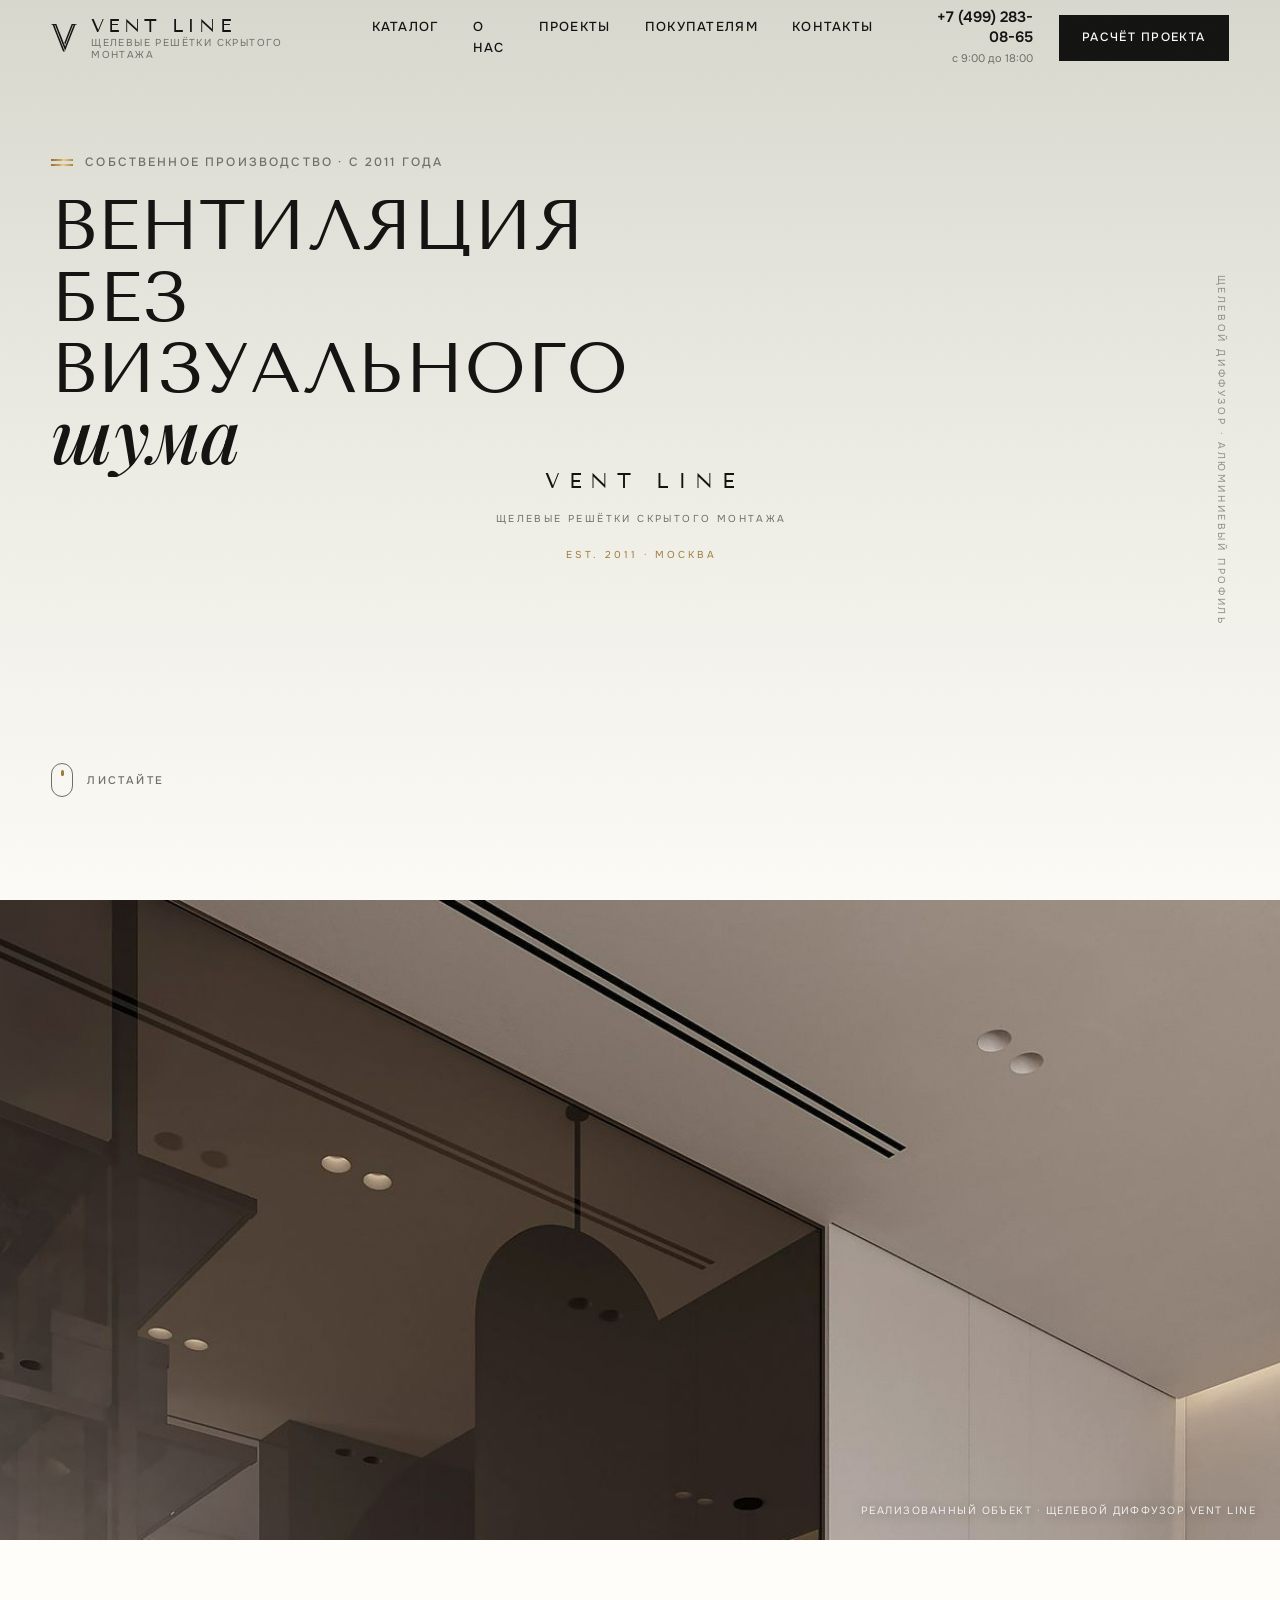
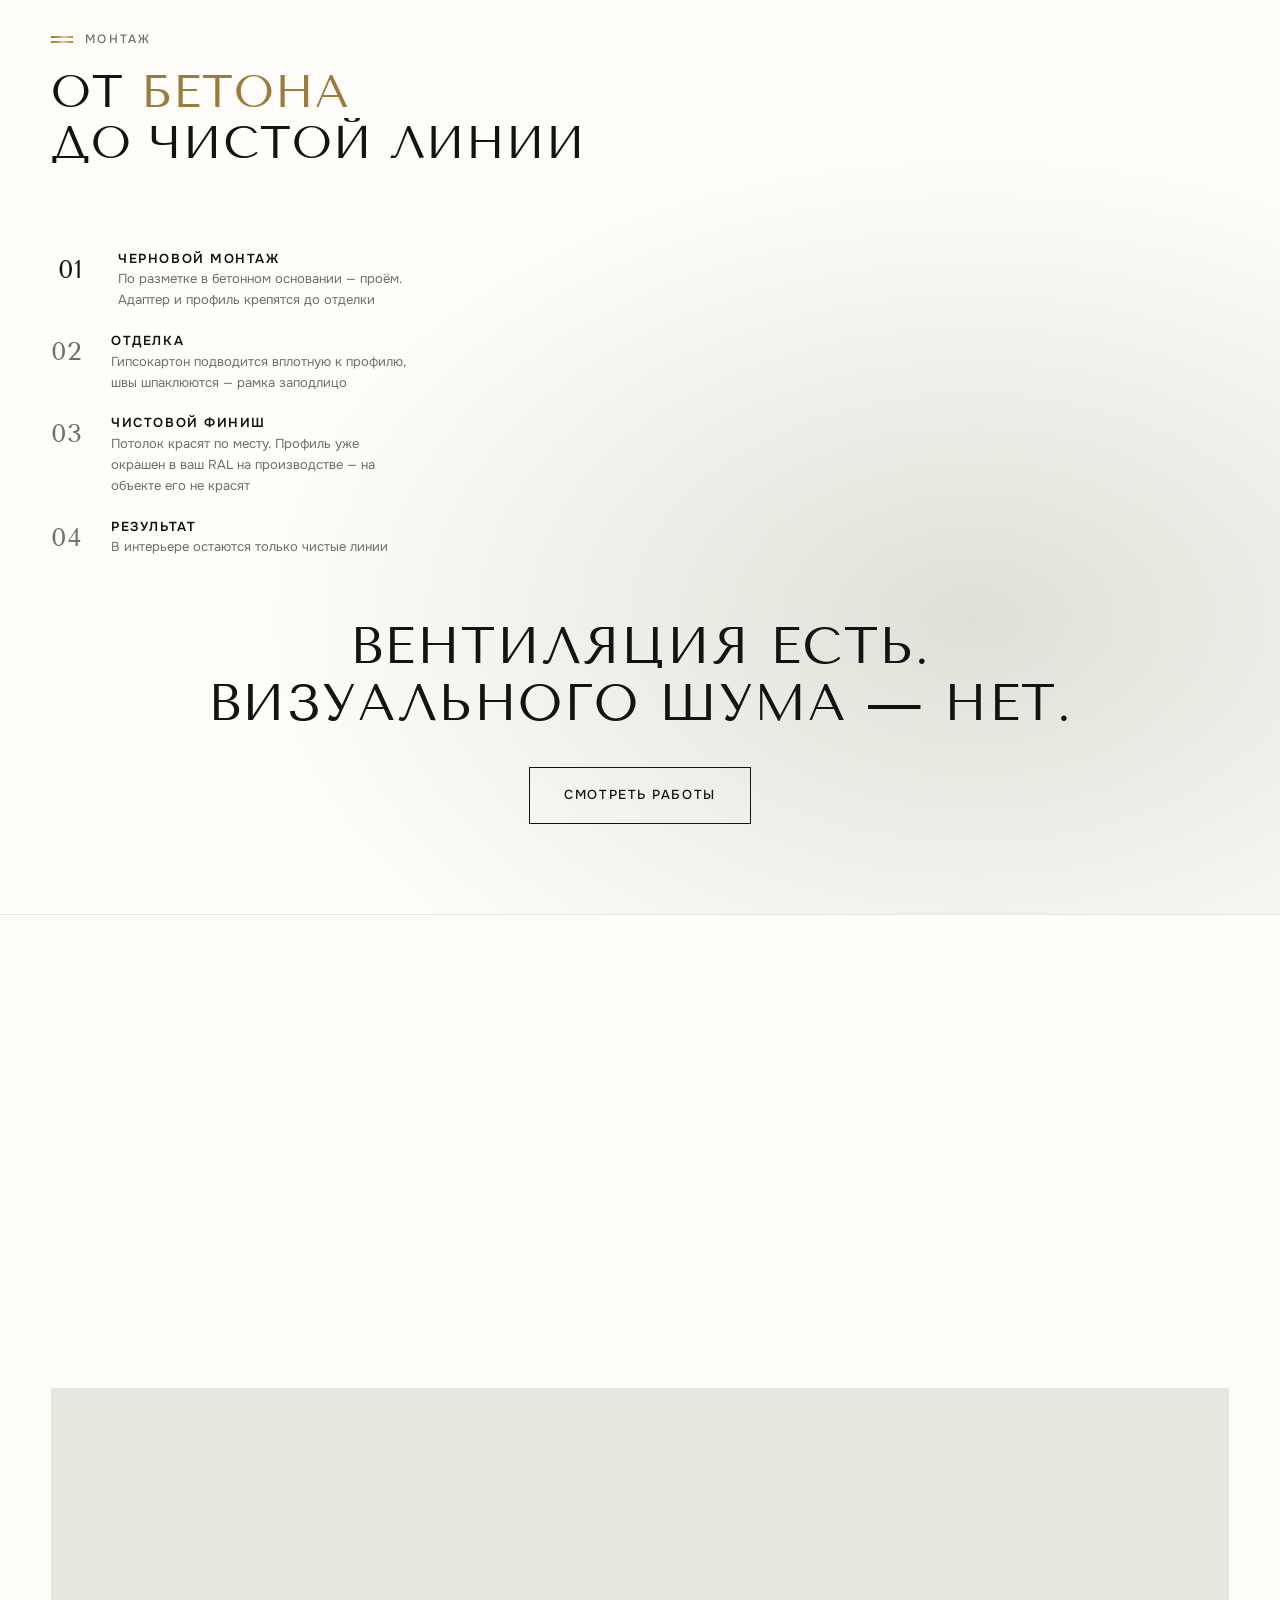
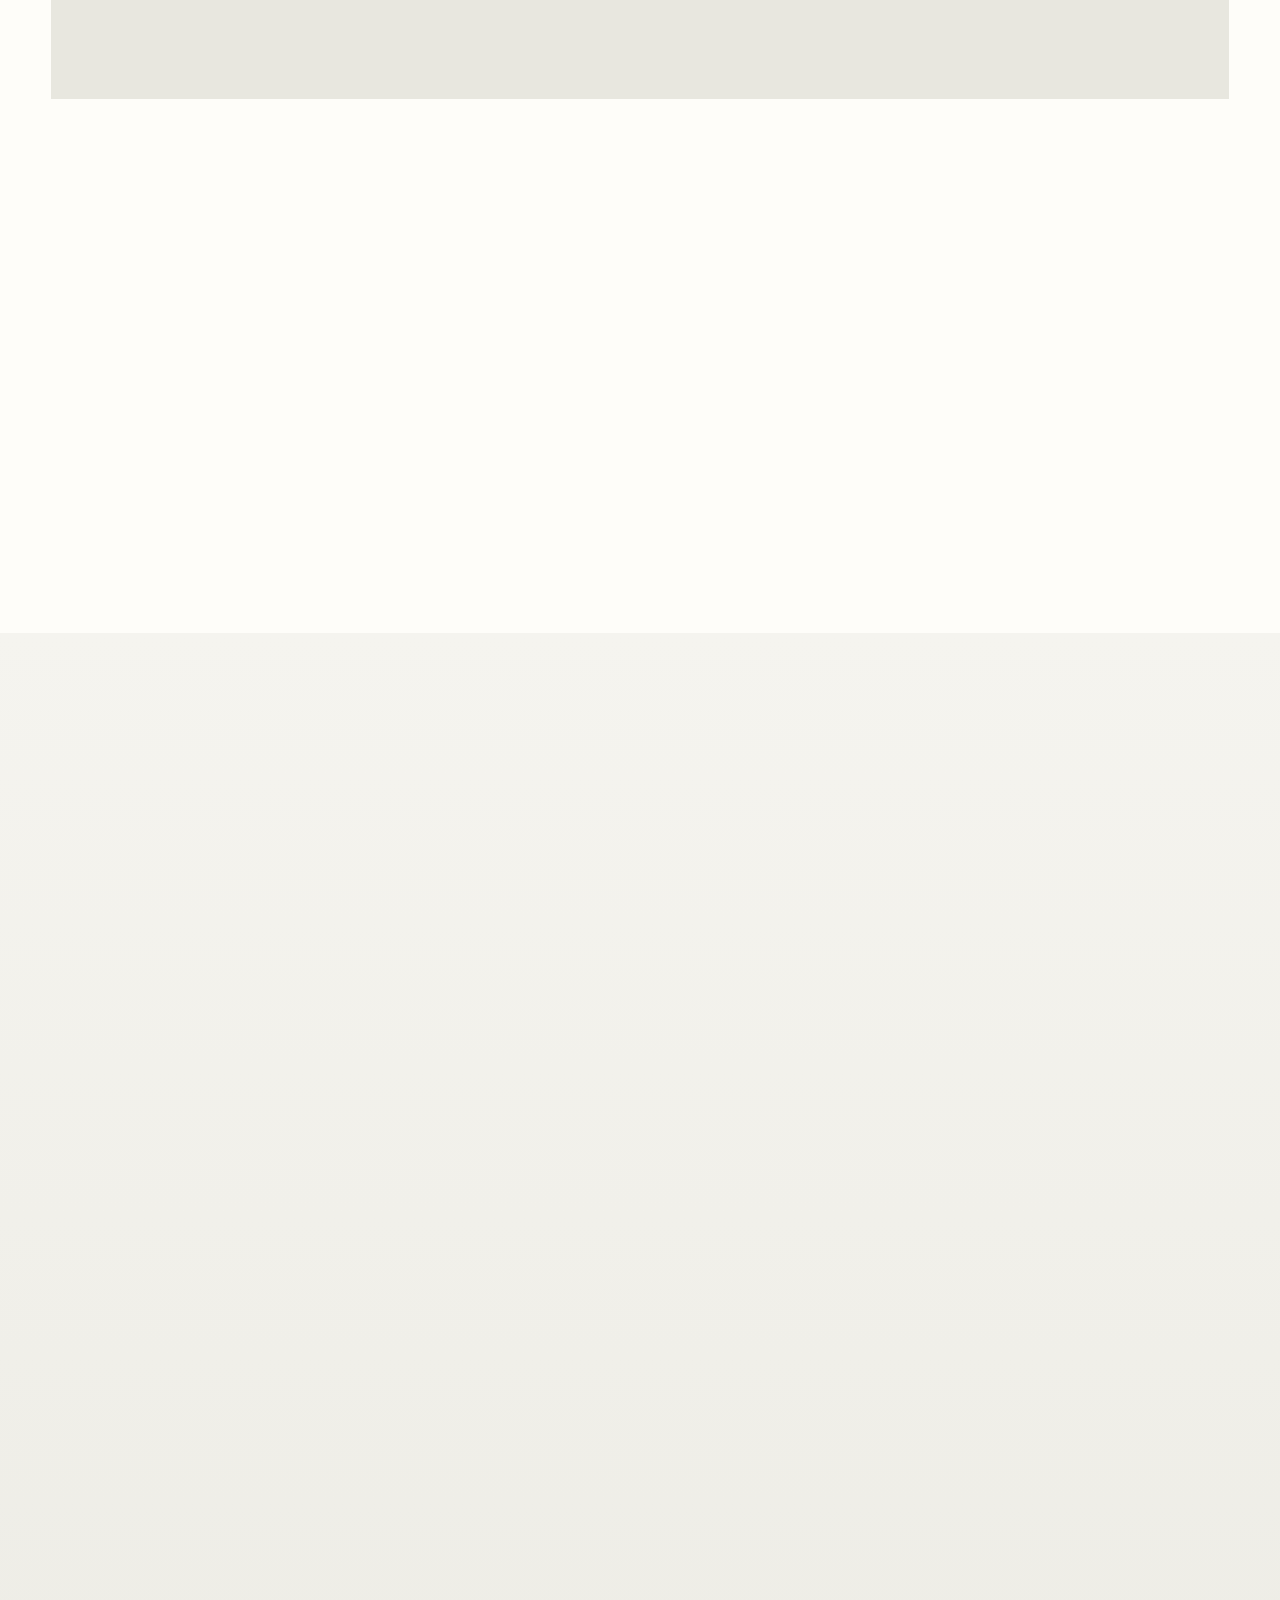
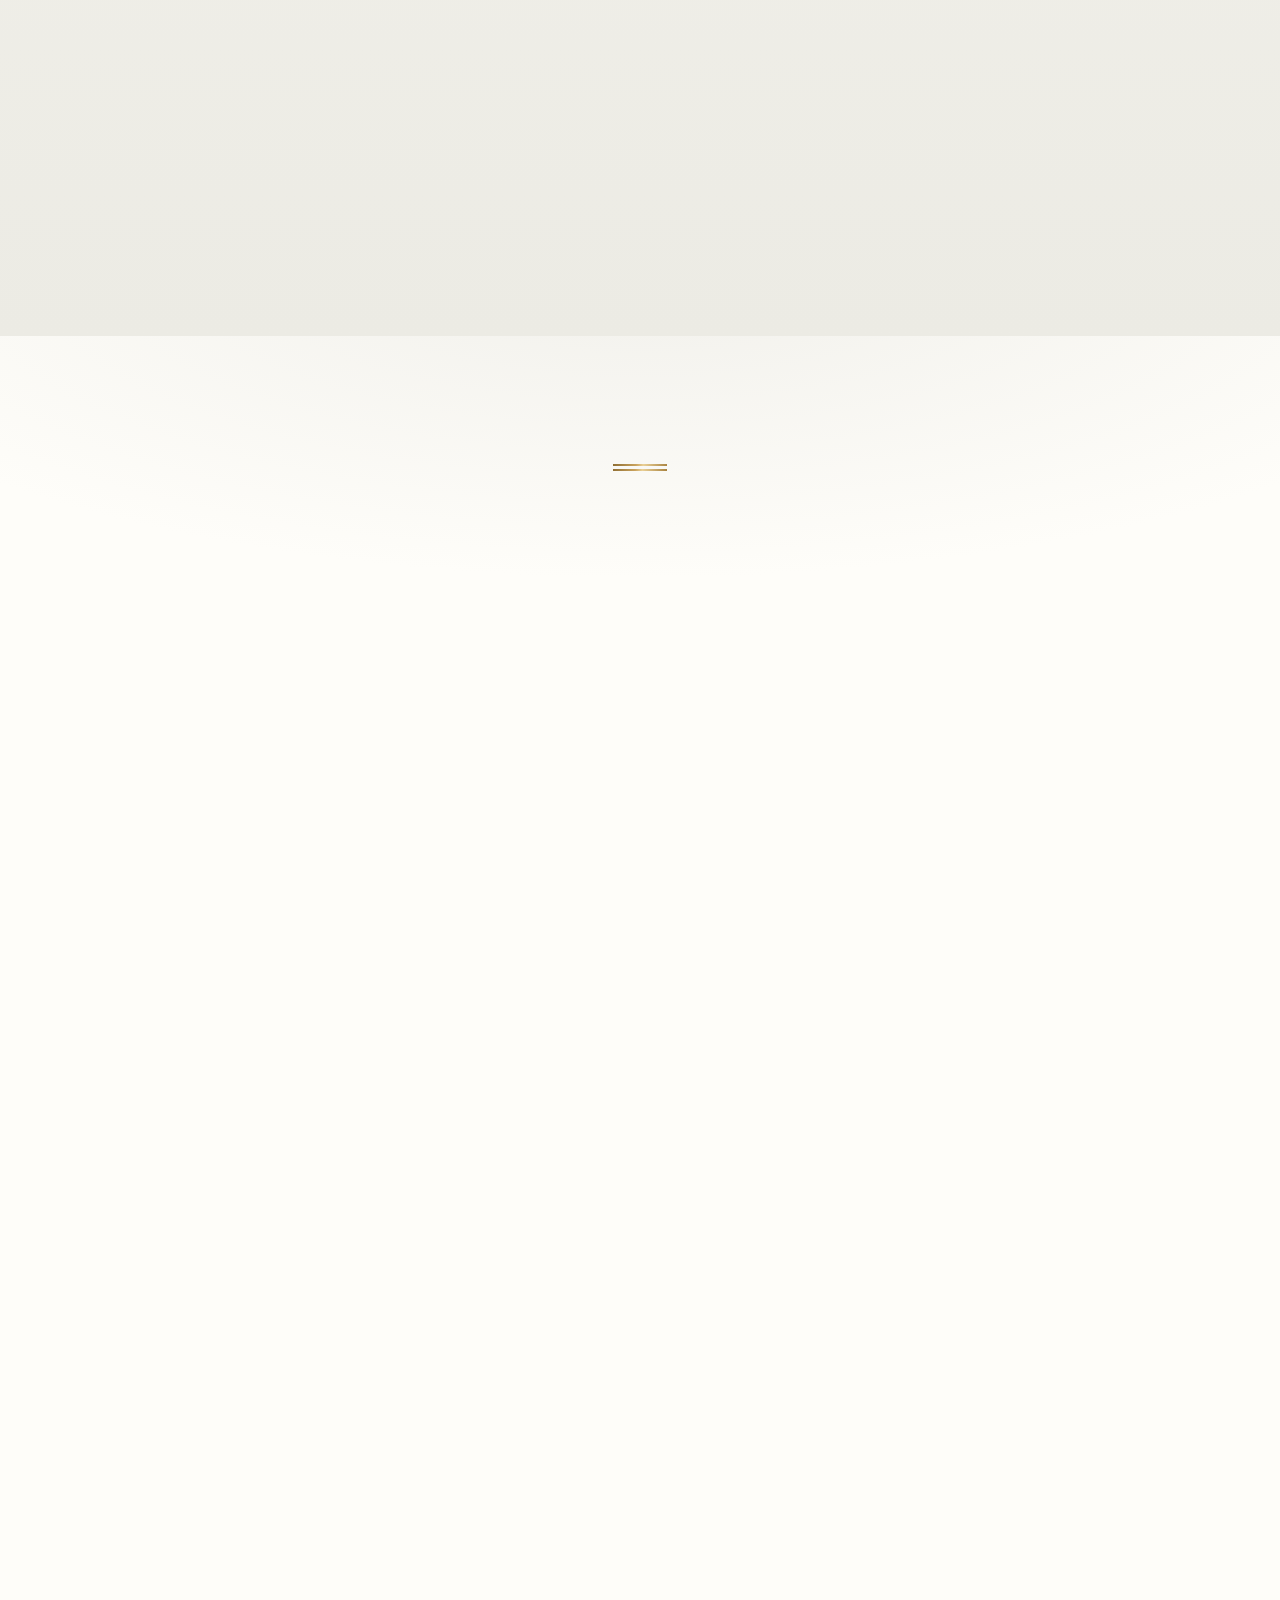
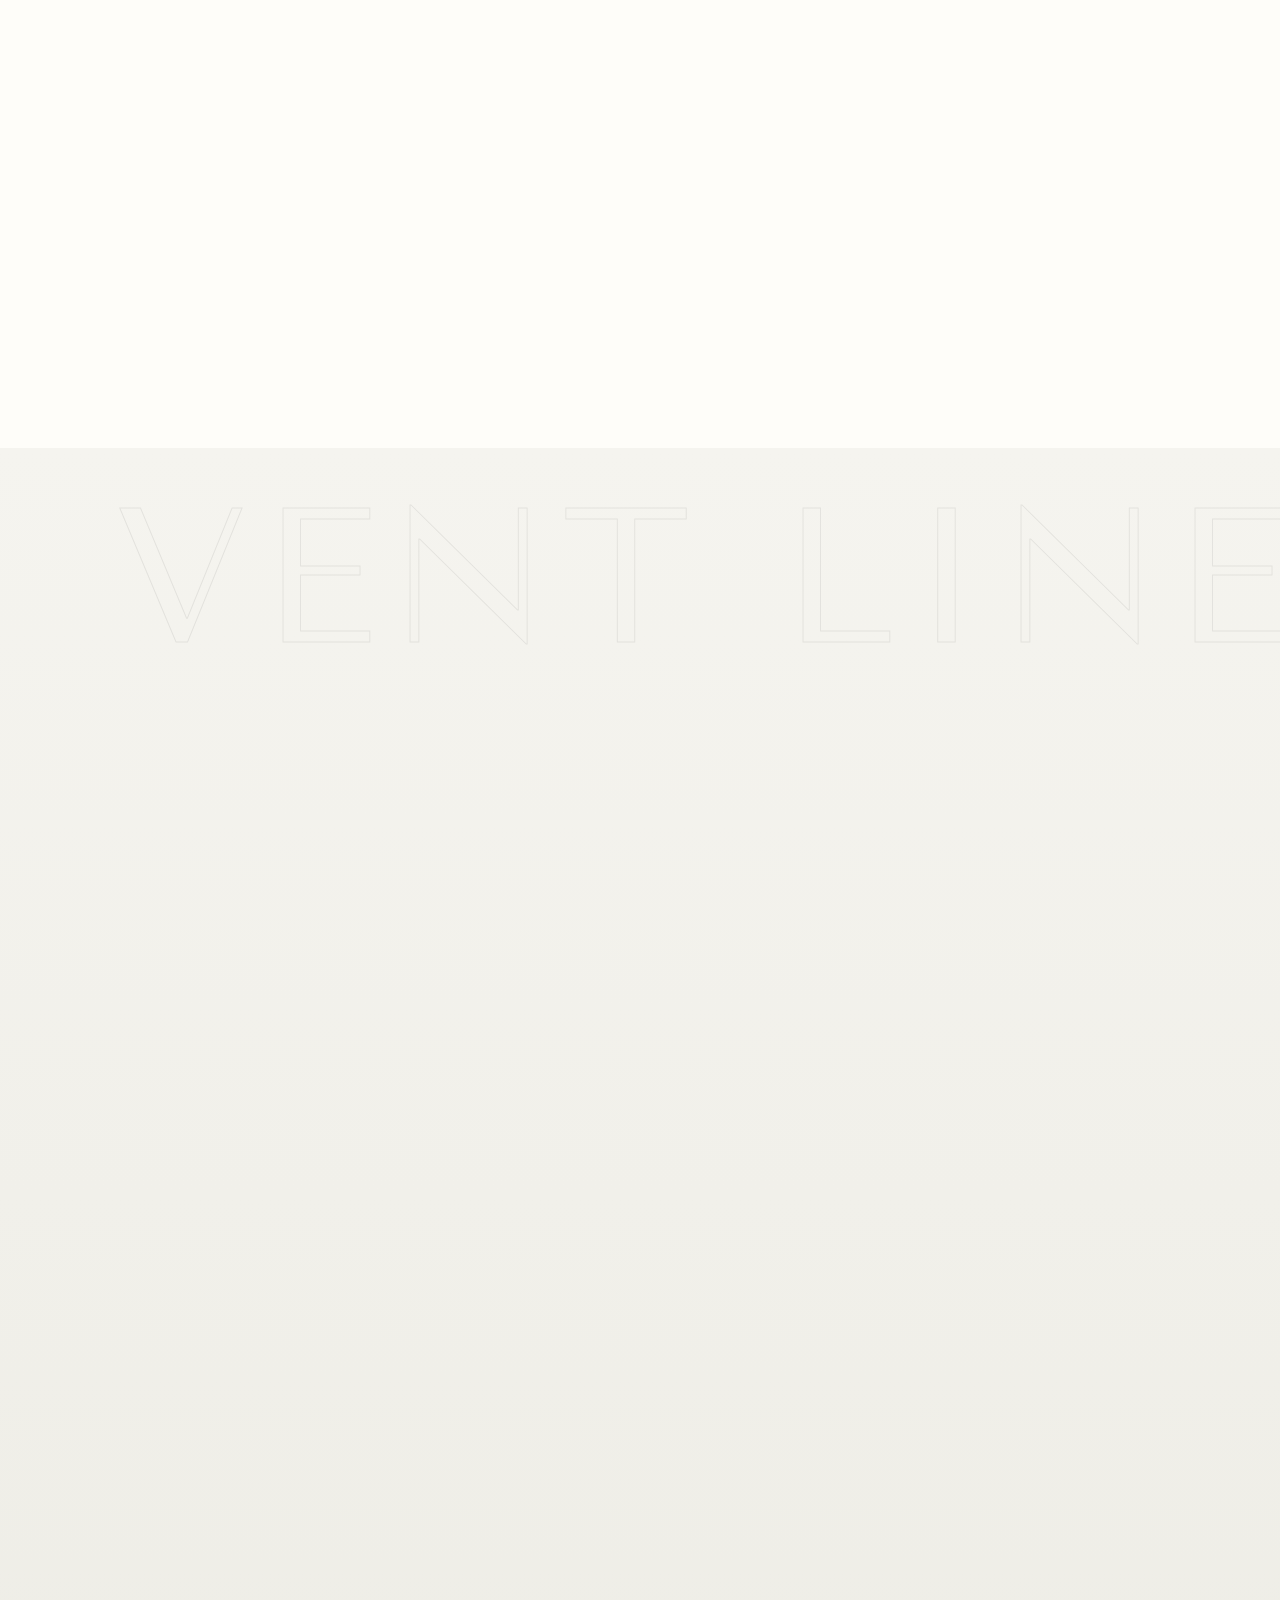
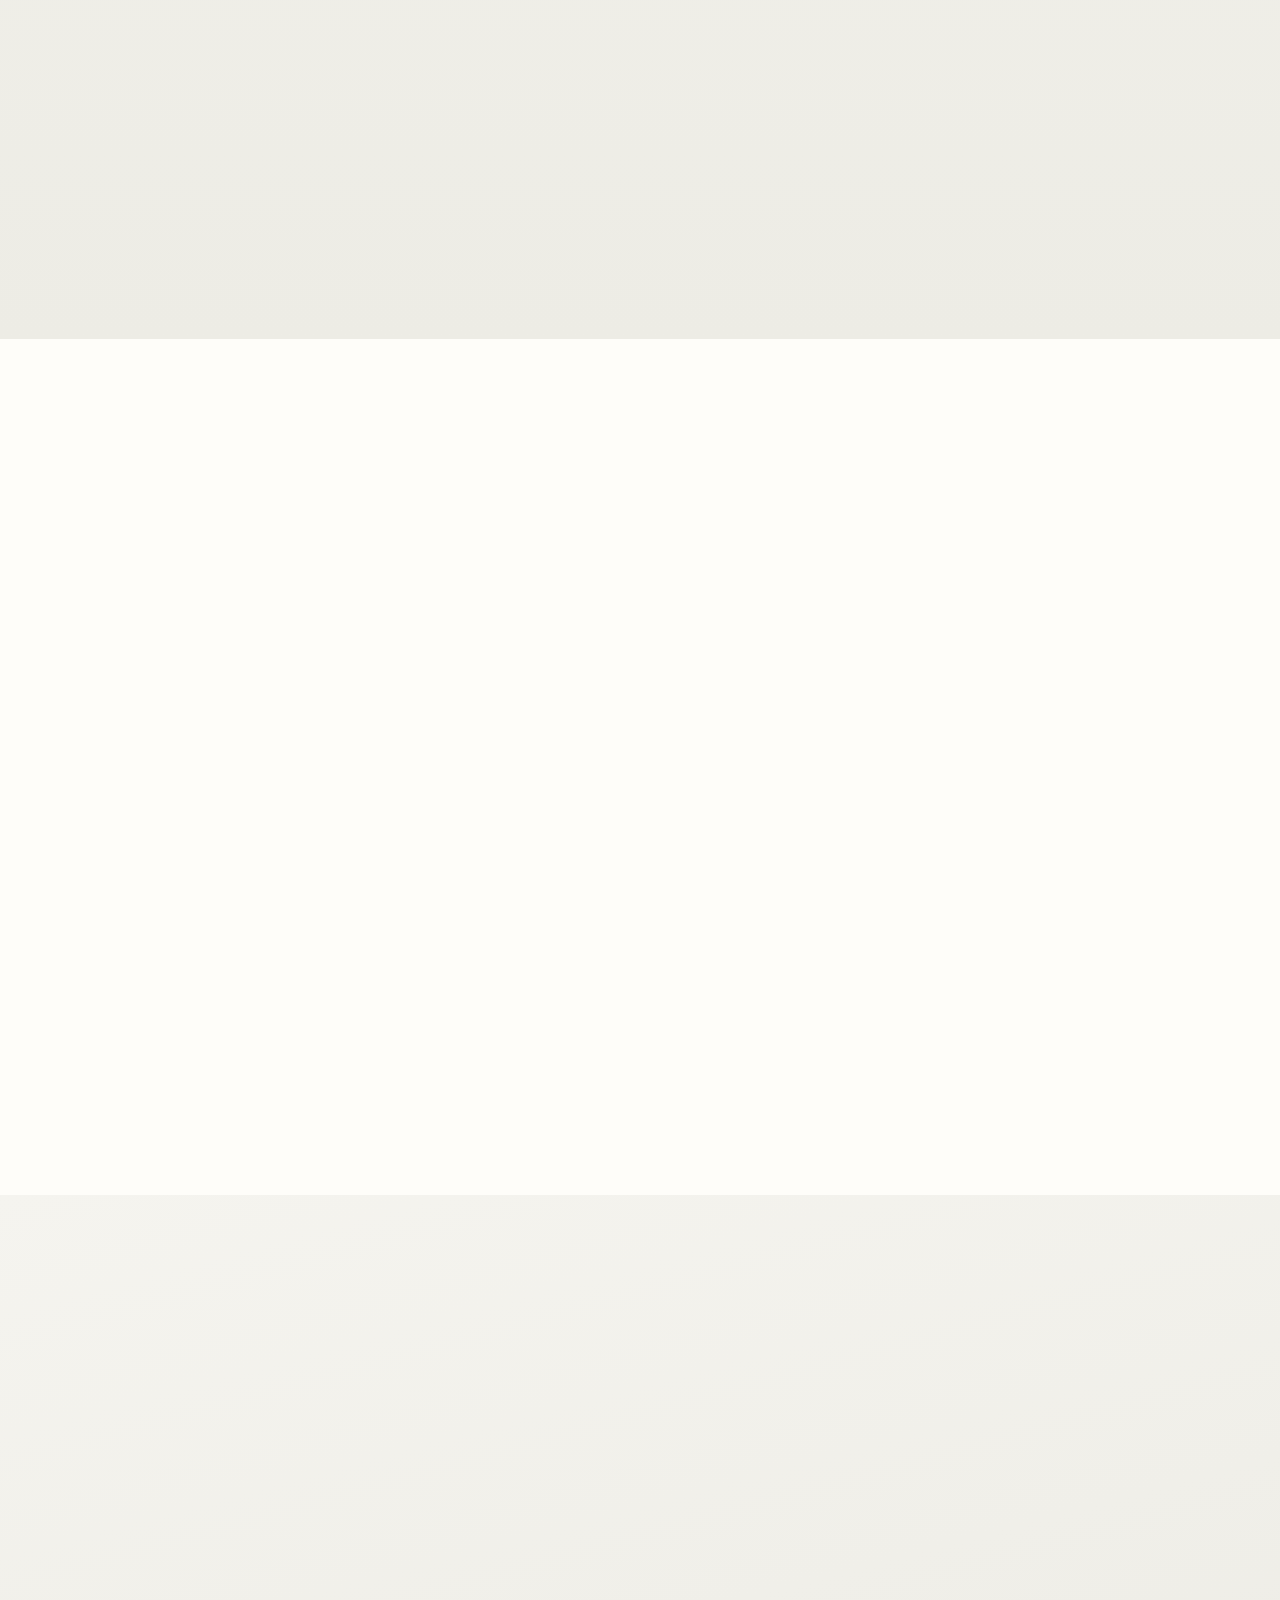
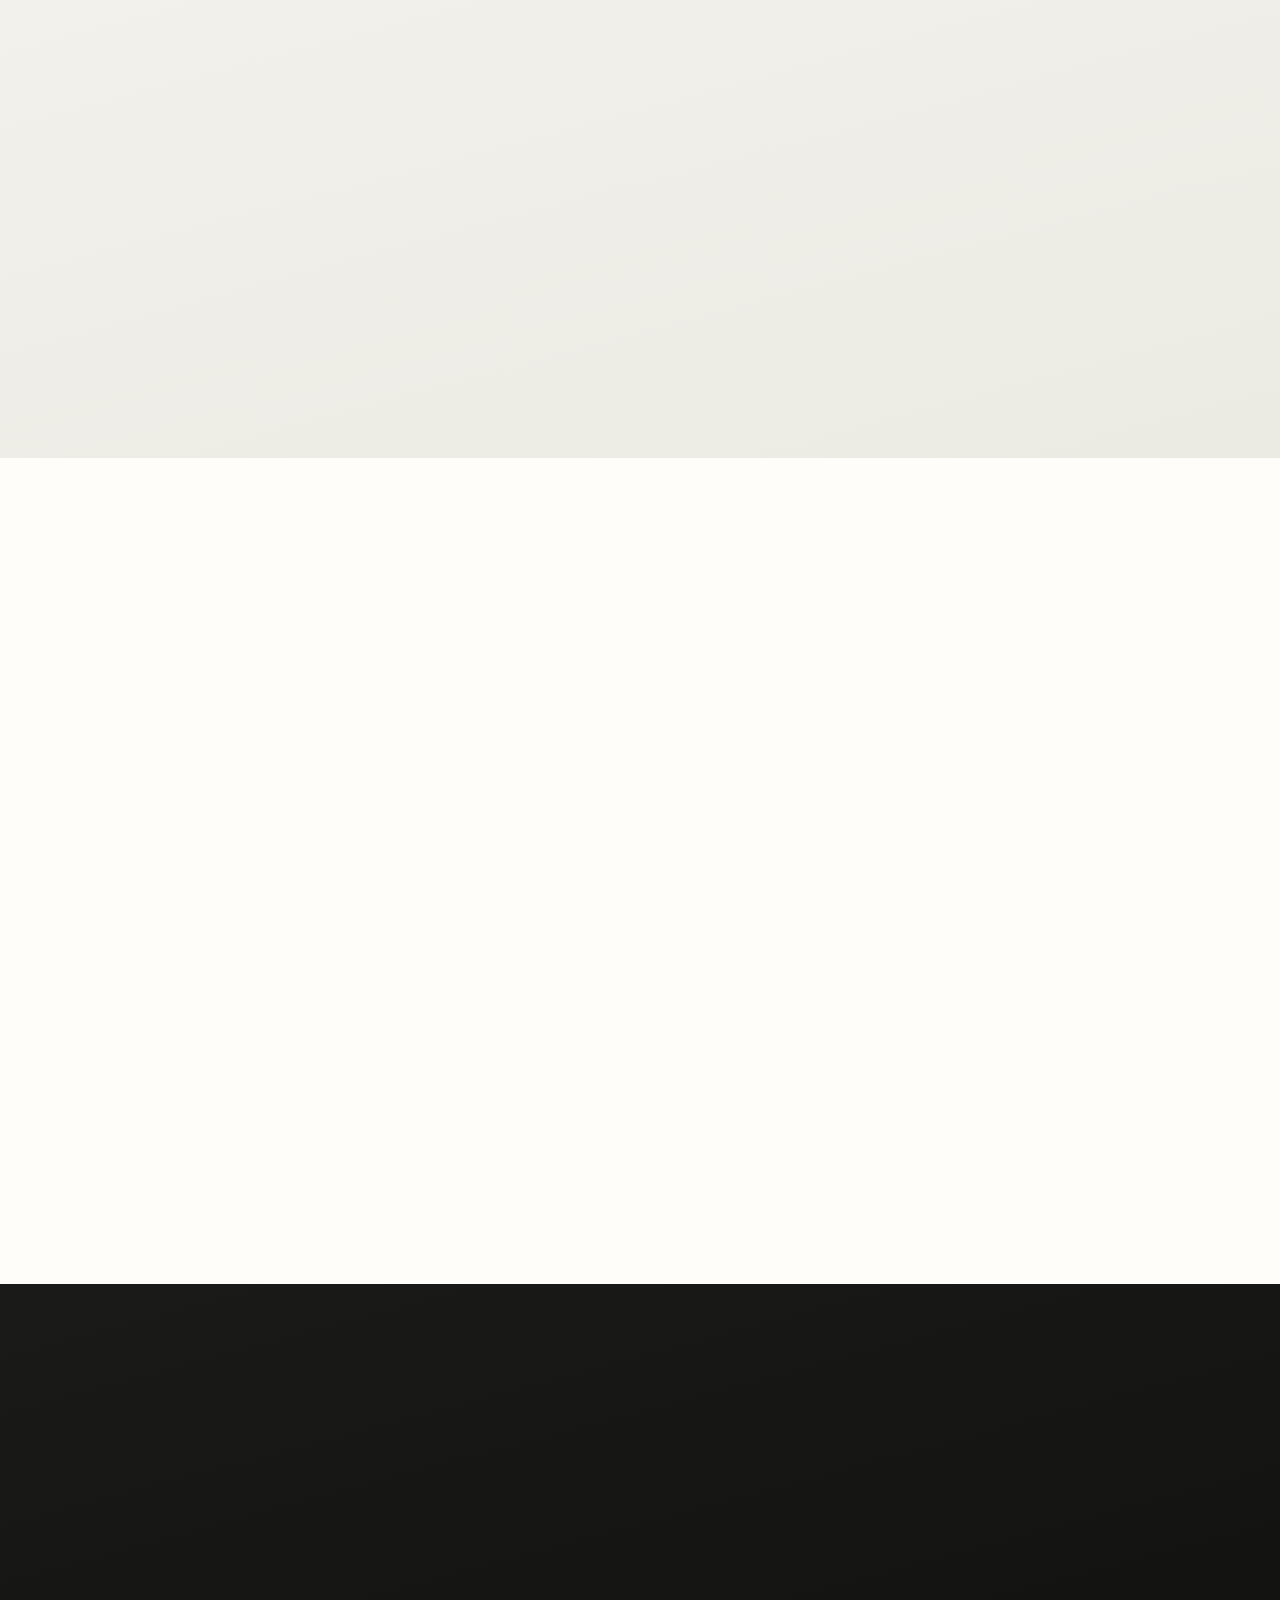
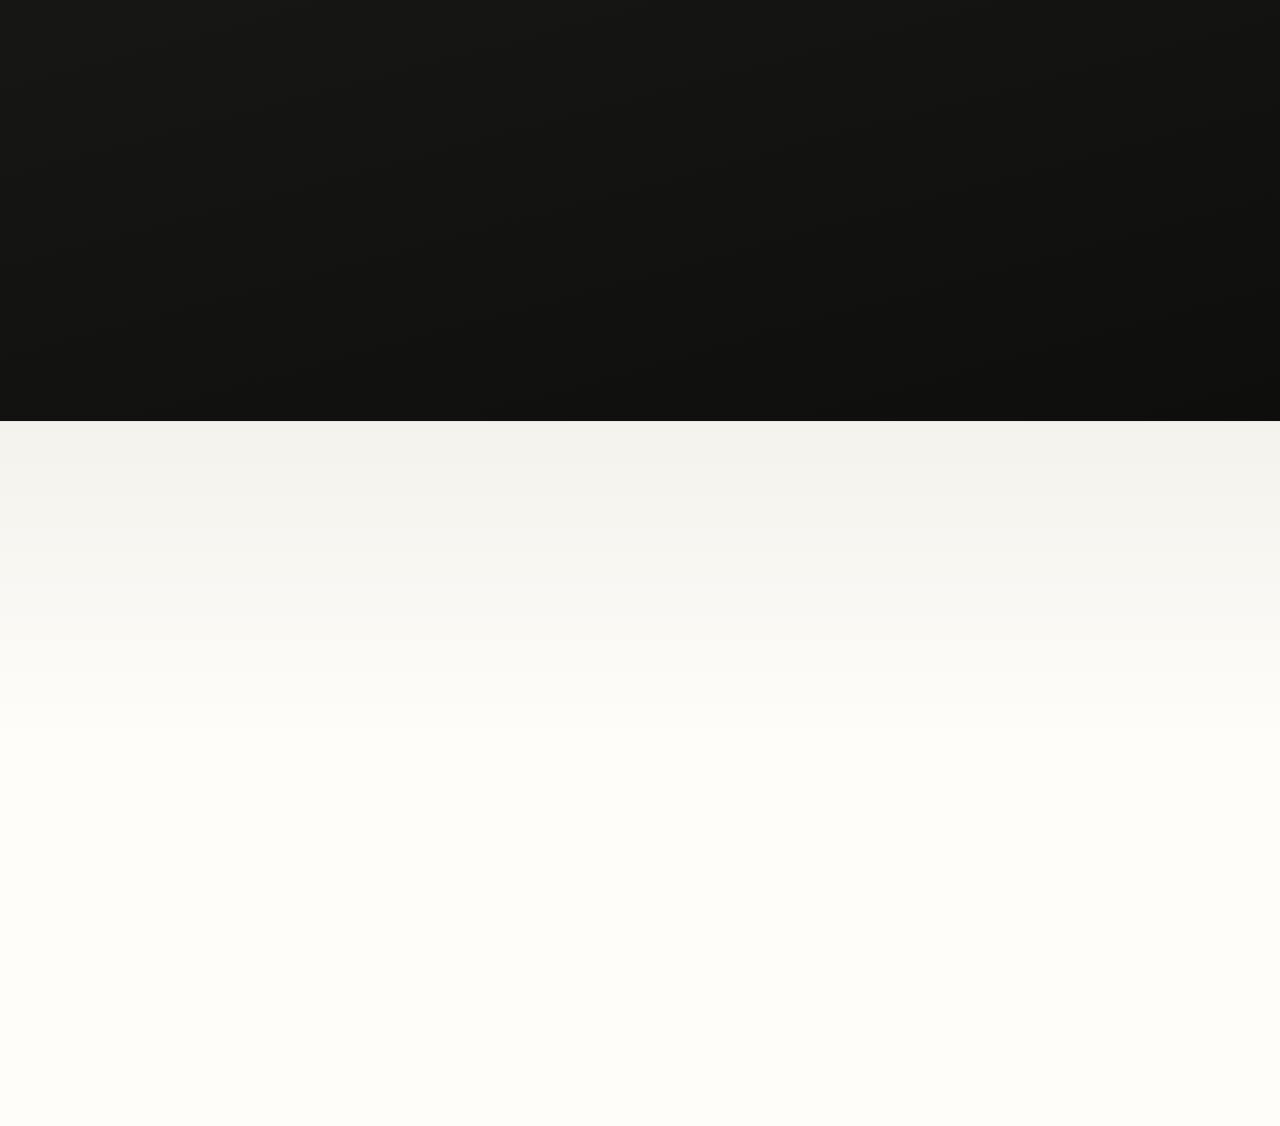
==== commit 856a1858: "Бар серий отделён от hero: градиент внутренних страниц гаснет внутри hero - body.inner: молочный гра" ====
--- a/index.html
+++ b/index.html
@@ -14,7 +14,7 @@
 <link rel="preconnect" href="https://fonts.googleapis.com">
 <link rel="preconnect" href="https://fonts.gstatic.com" crossorigin>
 <link href="https://fonts.googleapis.com/css2?family=Tenor+Sans&family=Onest:wght@300;400;500;600&family=Playfair+Display:ital,wght@1,500;1,600&display=swap" rel="stylesheet">
-<link rel="stylesheet" href="css/styles.css?v=7">
+<link rel="stylesheet" href="css/styles.css?v=9">
 <script type="application/ld+json">
 {
   "@context": "https://schema.org",
--- a/css/styles.css
+++ b/css/styles.css
@@ -1229,6 +1229,10 @@
     linear-gradient(180deg, #E9E8E1 0%, rgba(254, 253, 249, 0) 90%);
 }
 .page-hero .section__title { max-width: 900px; }
+/* внутренние страницы: молочный градиент гаснет ВНУТРИ hero,
+   ниже — чистая бумага (иначе кромка тона упирается в бар серий) */
+body.inner { background-size: 100% 560px, auto, auto; }
+
 /* каталог: статистика в hero */
 .page-hero__stats {
   display: flex; gap: clamp(24px, 4vw, 46px); flex-wrap: wrap;
@@ -1252,9 +1256,10 @@
 
 /* каталог: стеклянная панель с латунной каплей */
 .cat-bar {
-  position: sticky; top: calc(var(--header-h) + 16px); z-index: 40;
-  scroll-margin-top: calc(var(--header-h) + 16px);
+  position: sticky; top: calc(var(--header-h) + 20px); z-index: 40;
+  scroll-margin-top: calc(var(--header-h) + 20px);
   display: flex; align-items: center; gap: 4px;
+  margin-top: clamp(48px, 6vw, 78px);
   padding: 6px;
   background: rgba(254, 253, 249, 0.86);
   -webkit-backdrop-filter: blur(8px) saturate(1.15);
@@ -1457,6 +1462,29 @@
   transition: transform 0.6s var(--ease-out);
 }
 .cat-card:hover .cat-card__media img { transform: scale(1.08); }
+/* диагональный отблеск + плашка снизу — как на главной в «рекомендуемых» */
+.cat-card__media::before {
+  content: ""; position: absolute; inset: 0; z-index: 2;
+  background: linear-gradient(115deg, transparent 32%, rgba(255, 255, 255, 0.35) 50%, transparent 68%);
+  transform: translateX(-110%);
+  pointer-events: none;
+}
+.cat-card:hover .cat-card__media::before {
+  transition: transform 0.85s var(--ease-out);
+  transform: translateX(110%);
+}
+.cat-card__media::after {
+  content: "Открыть модель →";
+  position: absolute; left: 0; right: 0; bottom: 0; z-index: 2;
+  padding: 11px 14px;
+  font-size: 10.5px; letter-spacing: 0.14em; text-transform: uppercase;
+  background: rgba(19, 19, 17, 0.86);
+  color: var(--paper);
+  transform: translateY(100%);
+  transition: transform 0.4s var(--ease-out);
+  pointer-events: none;
+}
+.cat-card:hover .cat-card__media::after { transform: none; }
 .cat-card__tag {
   position: absolute; top: 10px; left: 10px; z-index: 1;
   font-size: 9.5px; letter-spacing: 0.12em; text-transform: uppercase;
@@ -1539,6 +1567,8 @@
   .cat-tabs.is-ready .cat-tabs__drop { transition: opacity 0.3s; }
   .cat-card.pop { animation: none; }
   .cat-sec__mark .slat { transition: none; transform: none; }
+  .cat-card__media::before { display: none; }
+  .cat-card__media::after { transition: none; }
 }
 html:not(.js) .cat-bar,
 html:not(.js) .cat-result { display: none; }
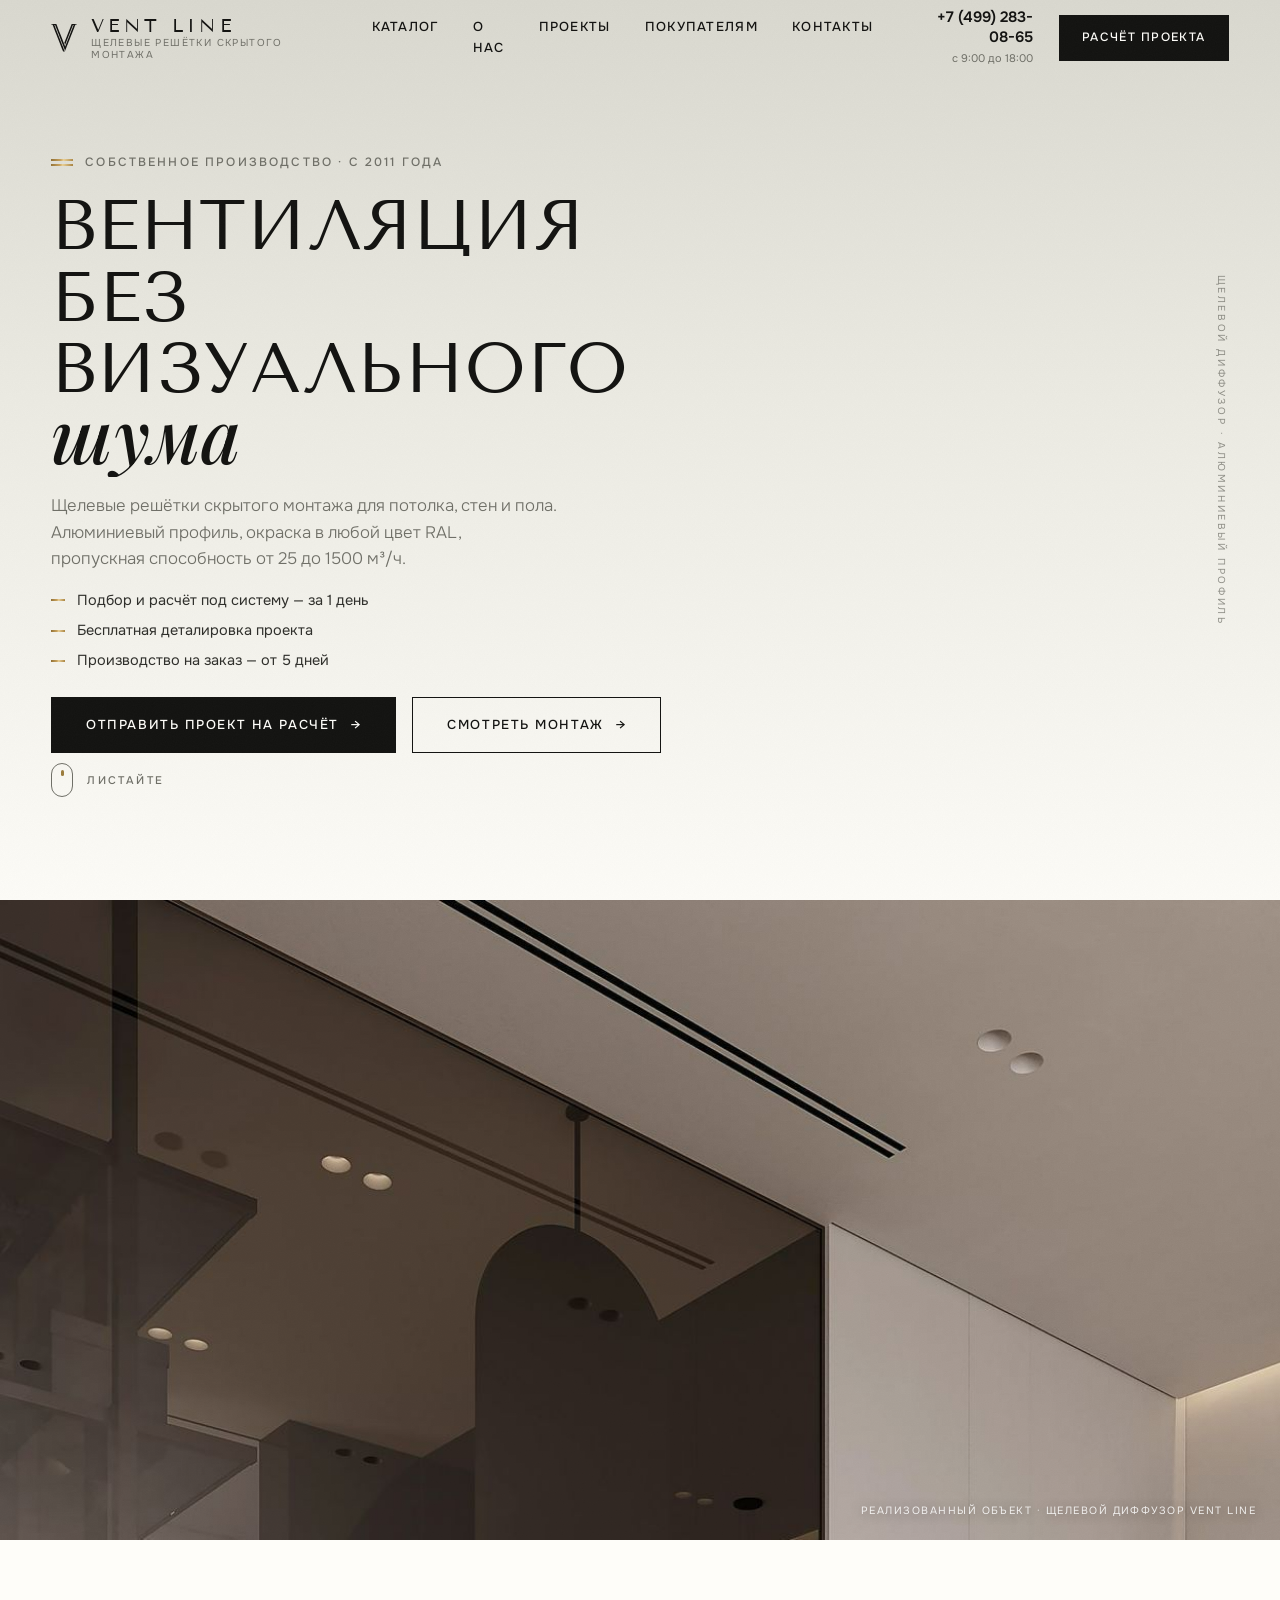
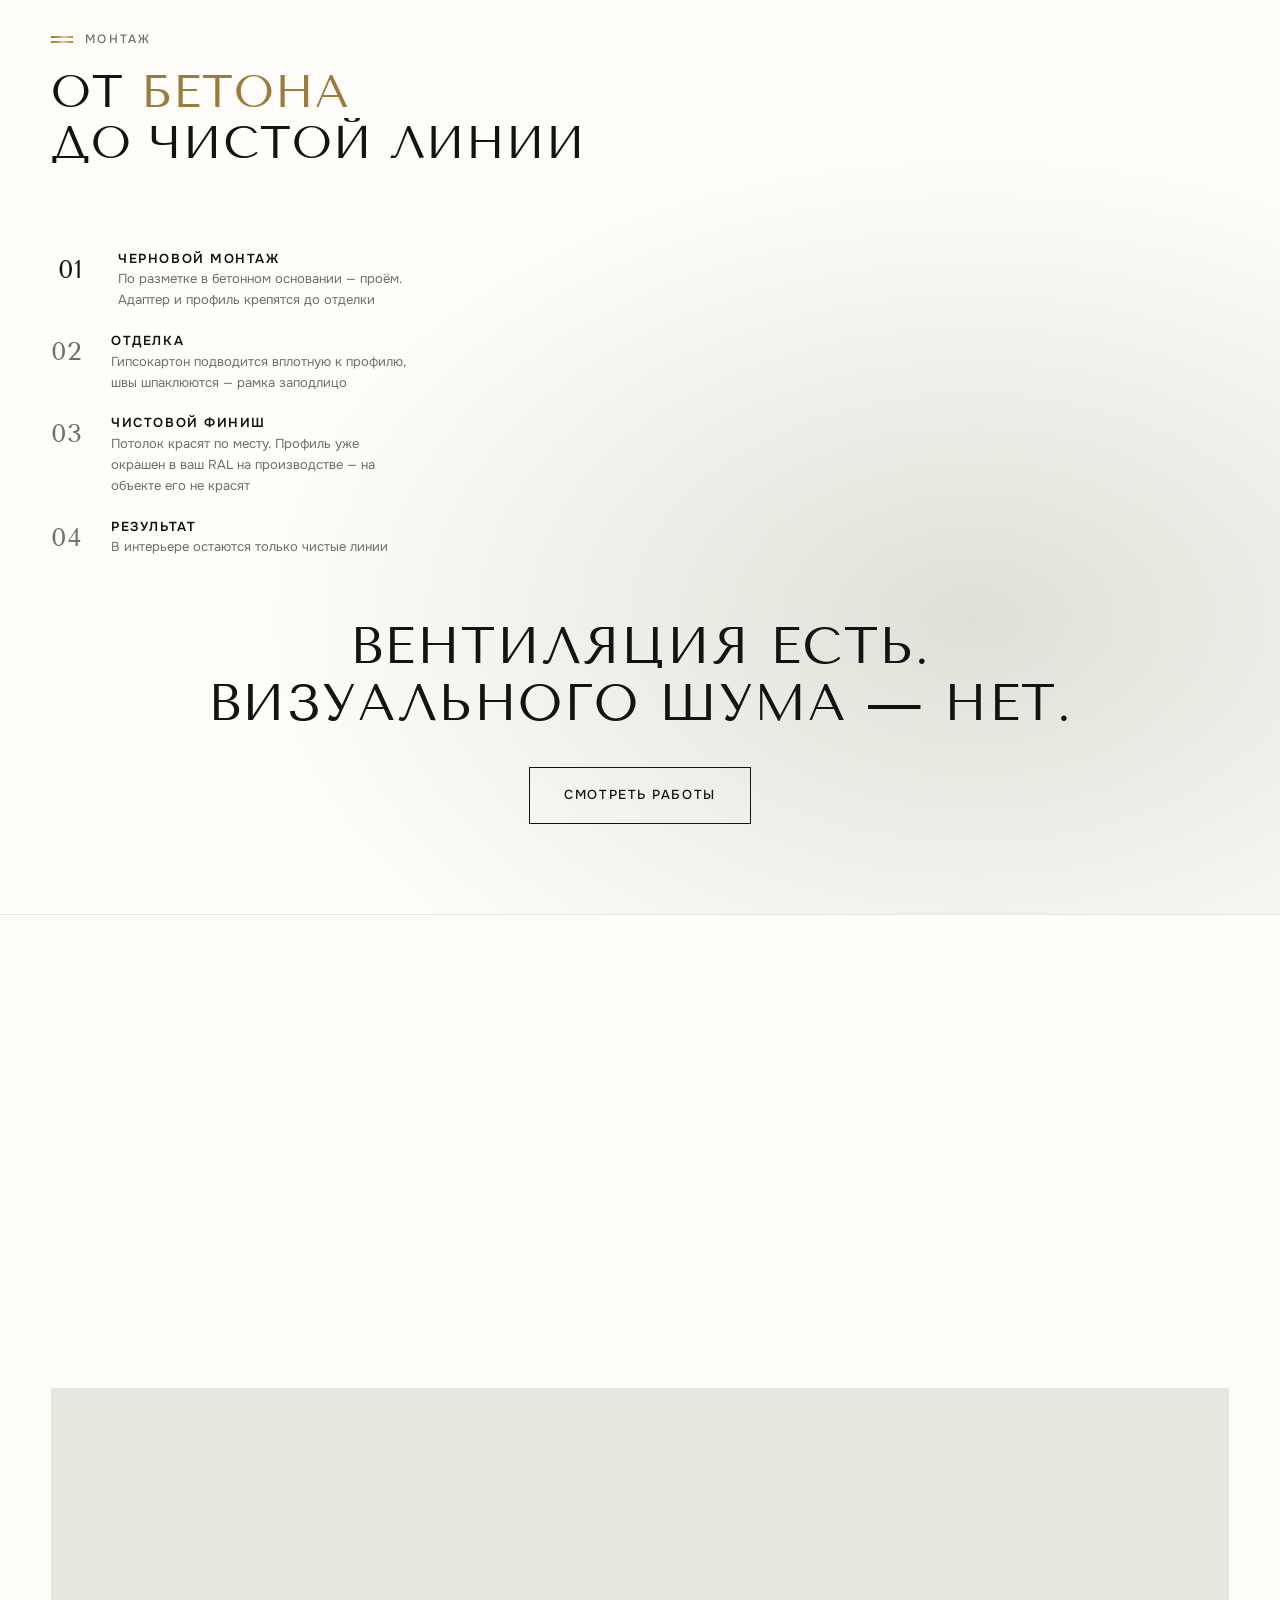
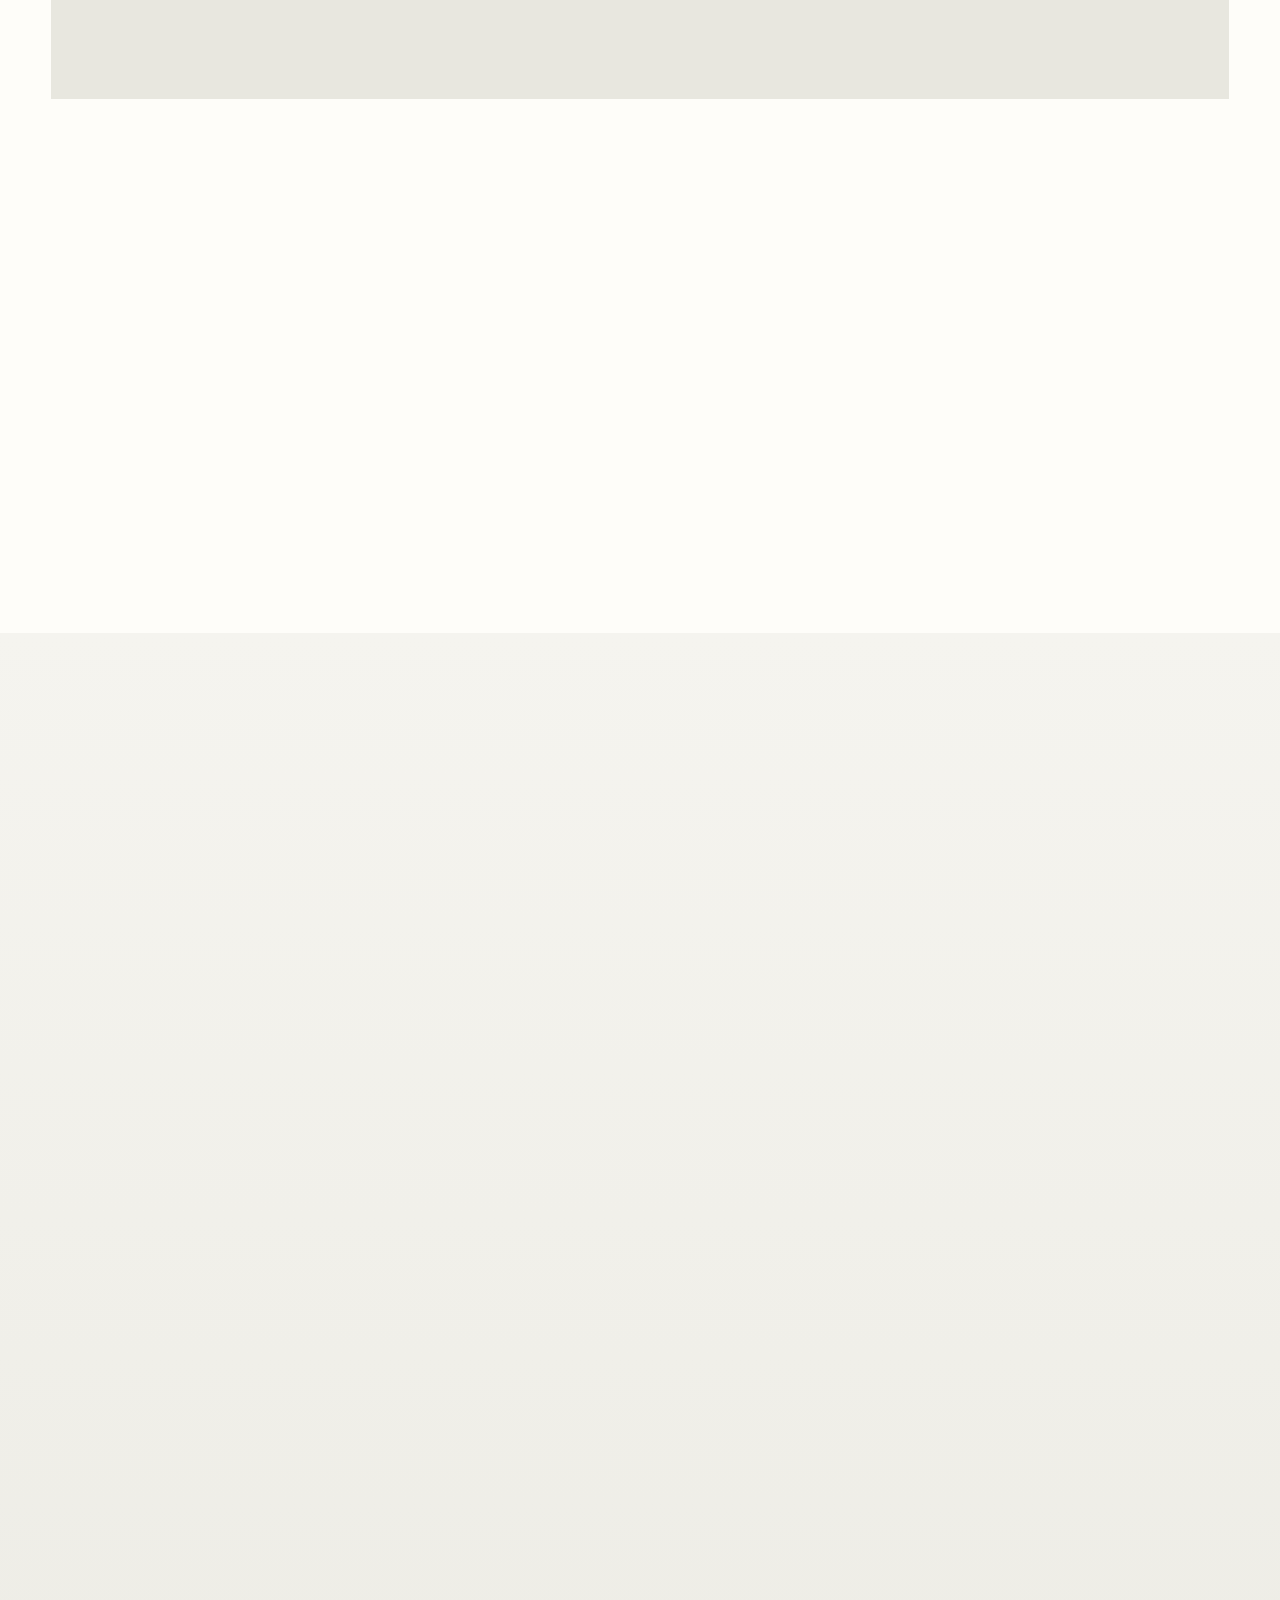
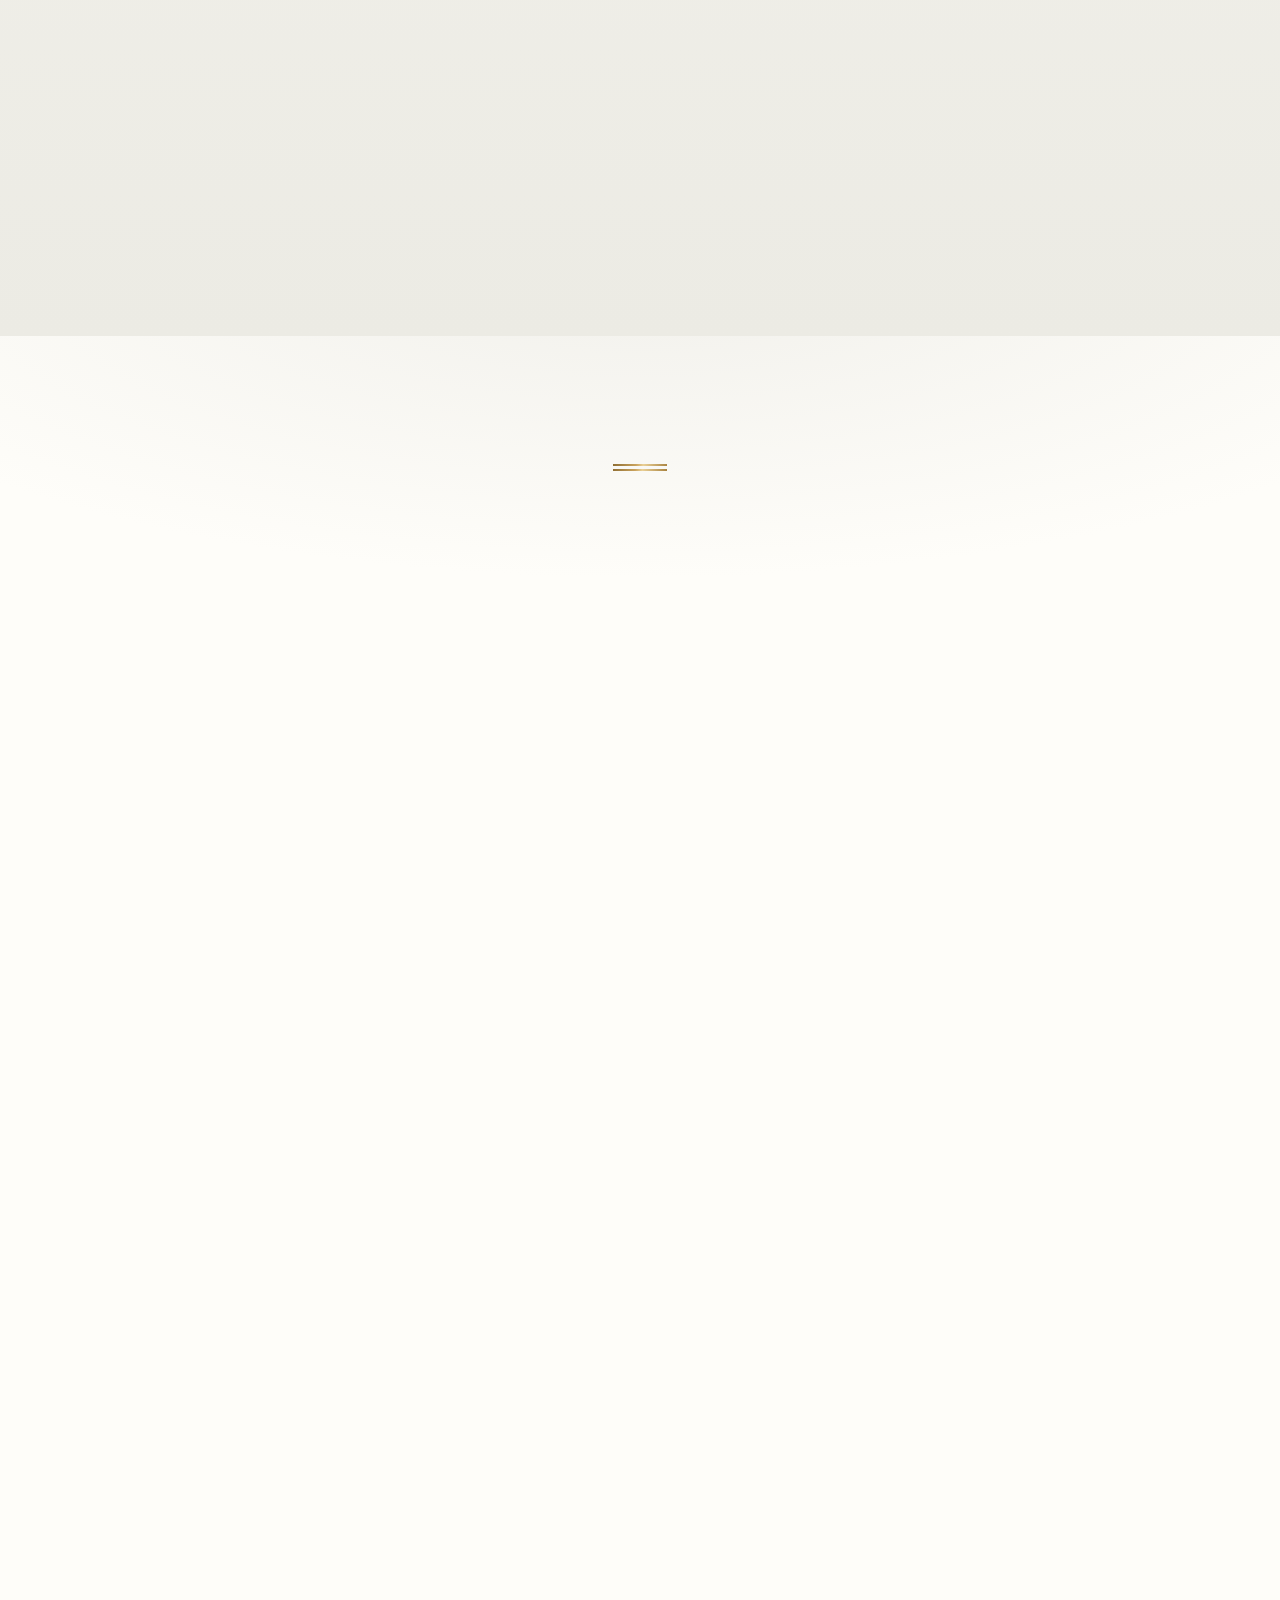
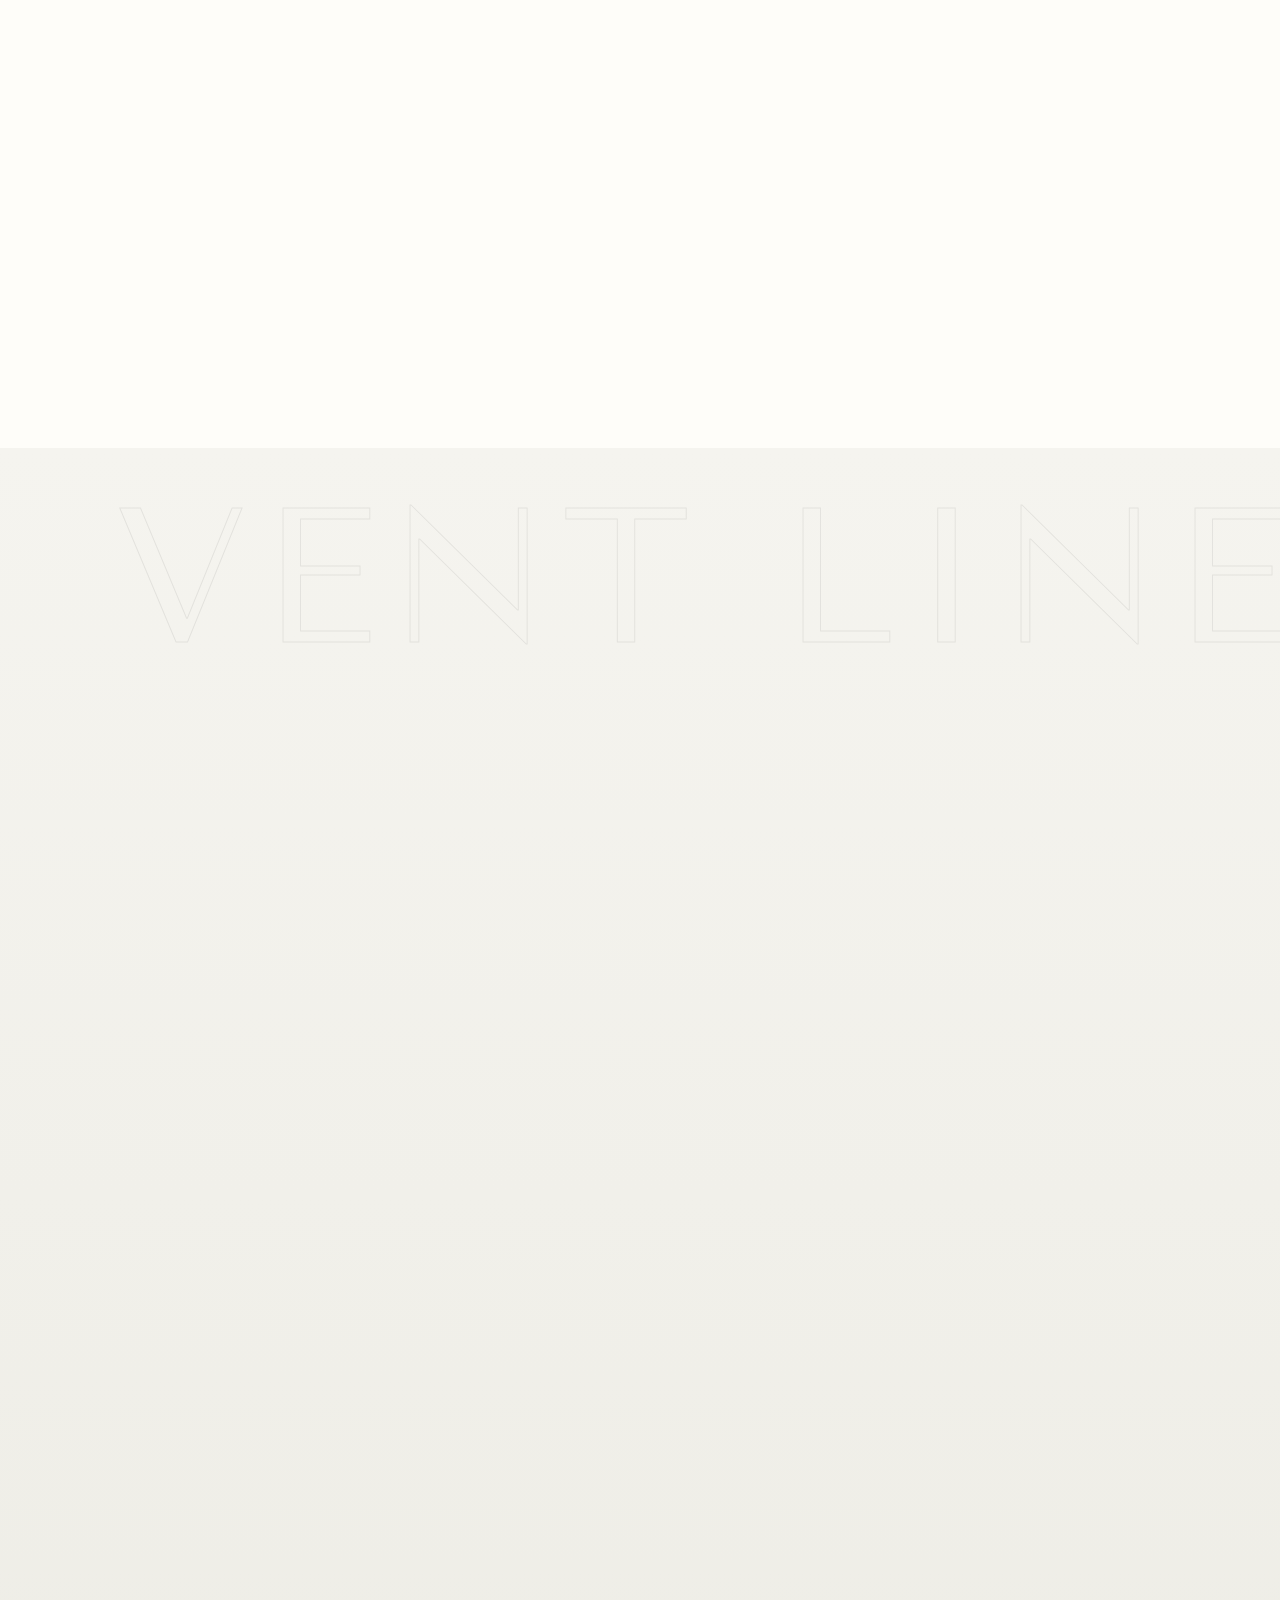
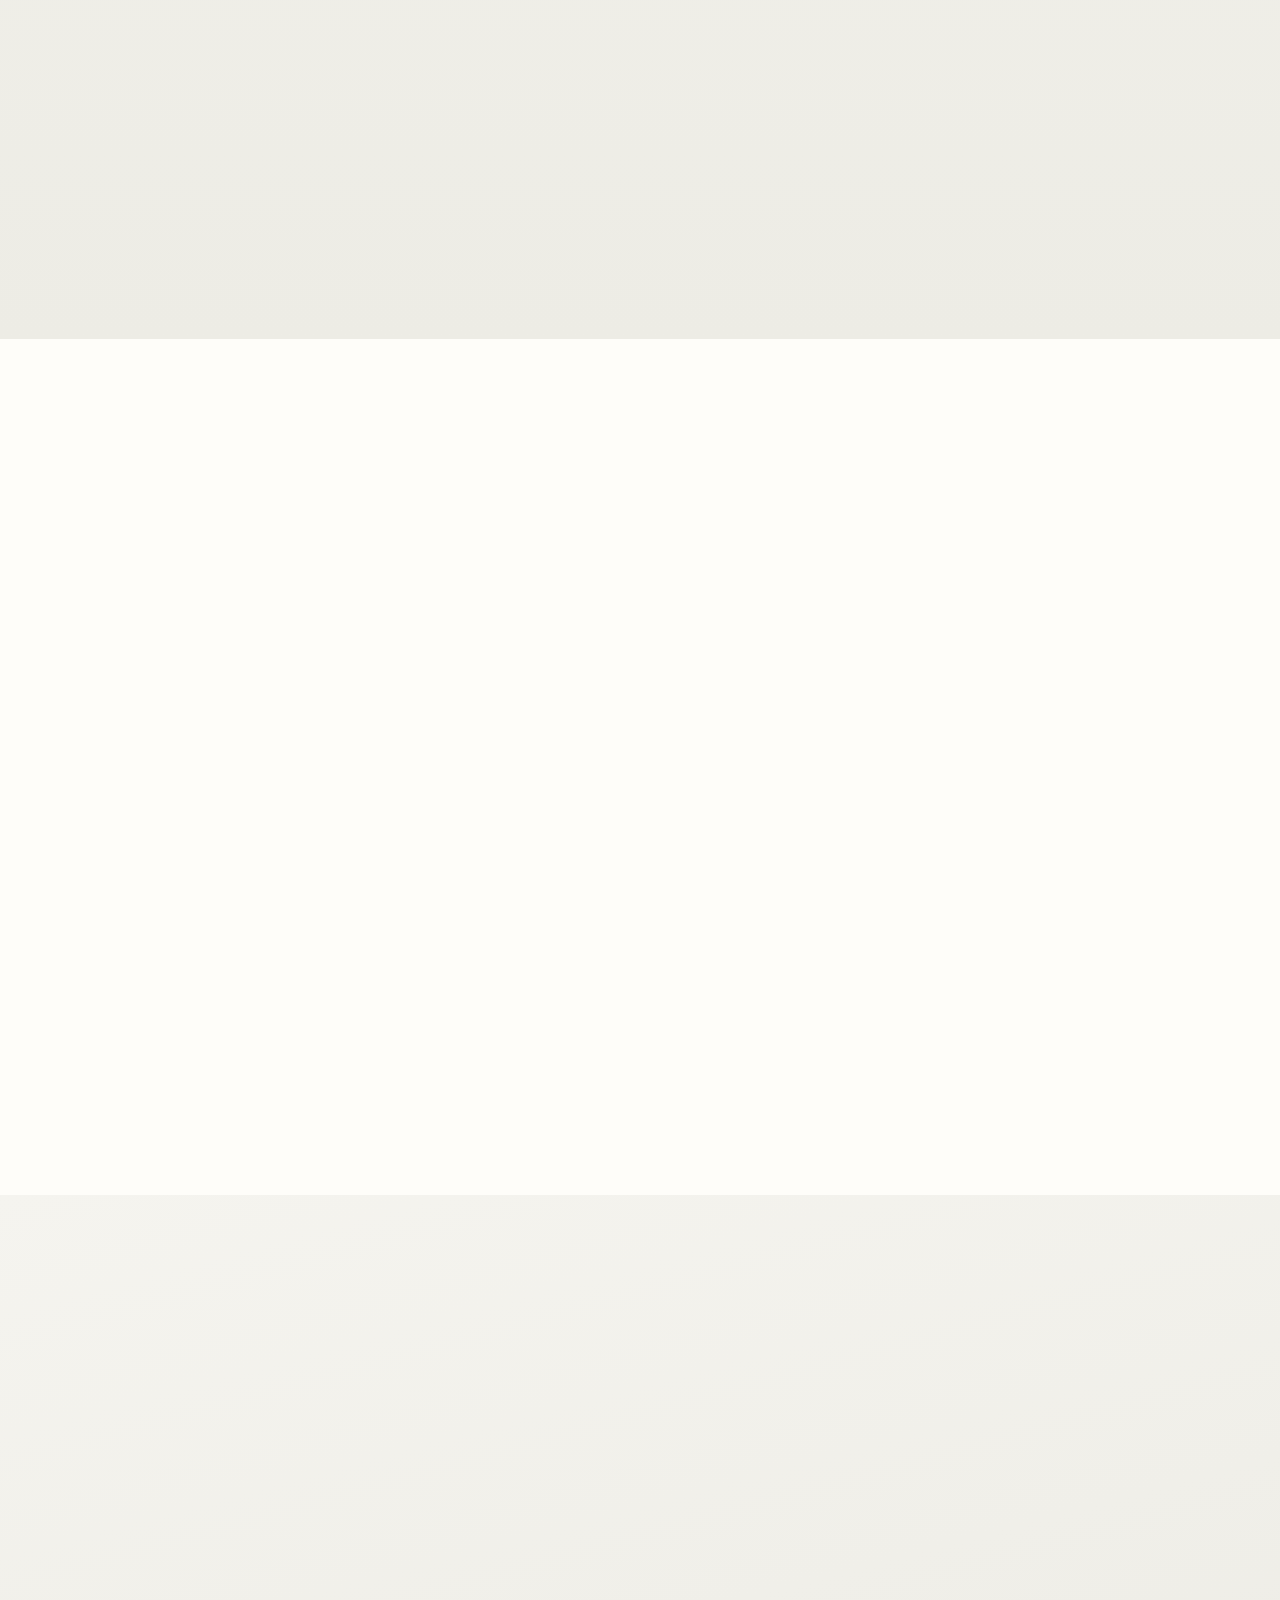
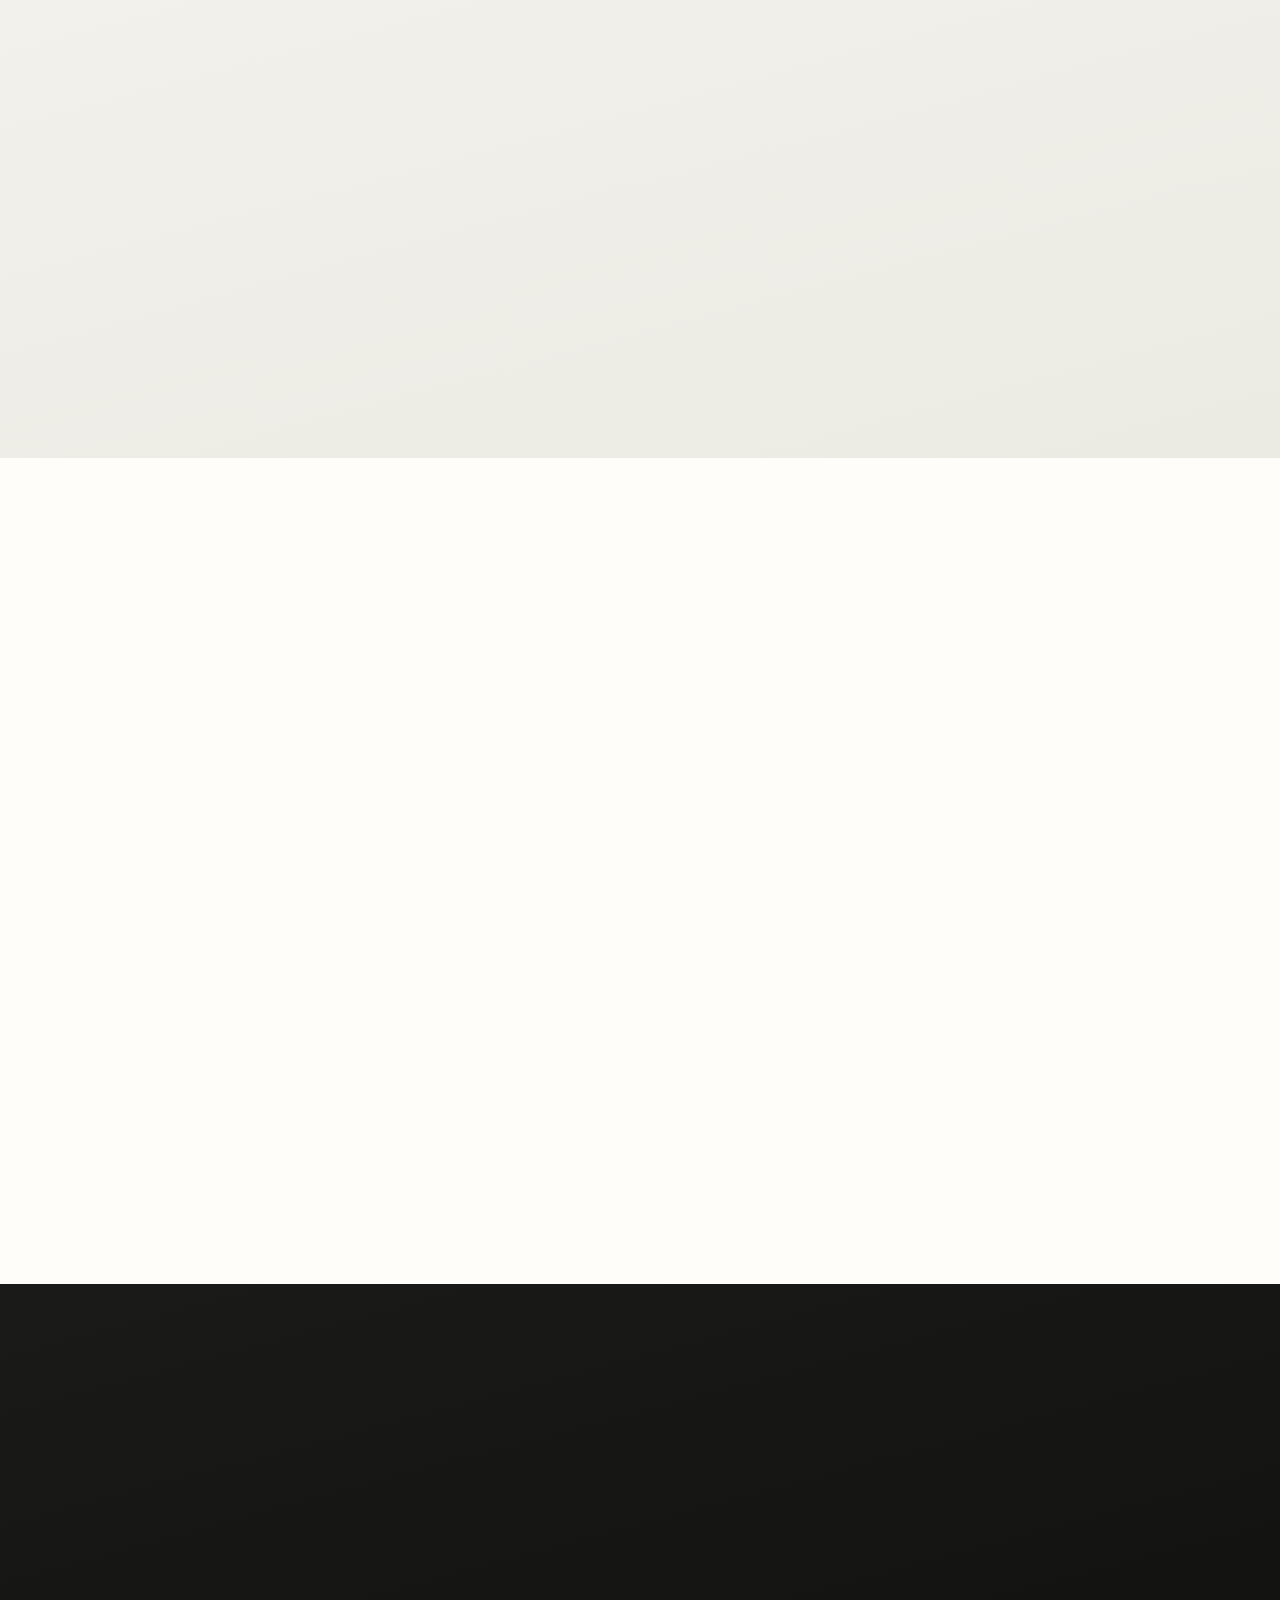
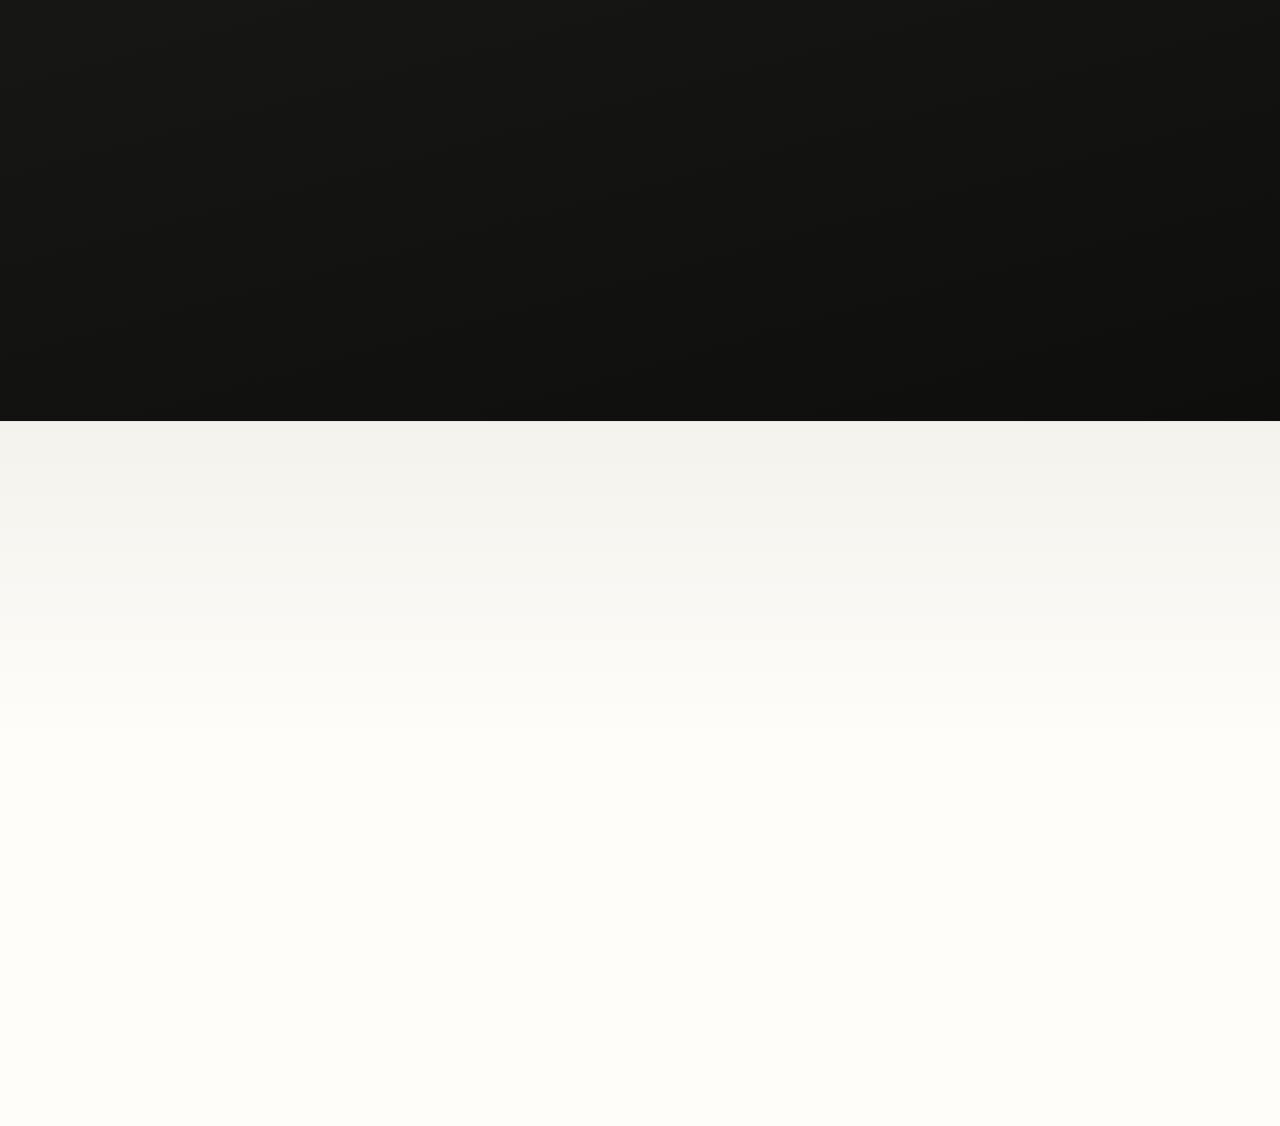
==== commit 37e3089e: "Единый воздух после hero на всех внутренних страницах - .section--after-hero (clamp 46-74px) вместо " ====
--- a/index.html
+++ b/index.html
@@ -14,7 +14,7 @@
 <link rel="preconnect" href="https://fonts.googleapis.com">
 <link rel="preconnect" href="https://fonts.gstatic.com" crossorigin>
 <link href="https://fonts.googleapis.com/css2?family=Tenor+Sans&family=Onest:wght@300;400;500;600&family=Playfair+Display:ital,wght@1,500;1,600&display=swap" rel="stylesheet">
-<link rel="stylesheet" href="css/styles.css?v=9">
+<link rel="stylesheet" href="css/styles.css?v=10">
 <script type="application/ld+json">
 {
   "@context": "https://schema.org",
--- a/css/styles.css
+++ b/css/styles.css
@@ -1232,6 +1232,8 @@
 /* внутренние страницы: молочный градиент гаснет ВНУТРИ hero,
    ниже — чистая бумага (иначе кромка тона упирается в бар серий) */
 body.inner { background-size: 100% 560px, auto, auto; }
+/* первый блок после hero — единый воздух на всех внутренних страницах */
+.section--after-hero { padding-top: clamp(46px, 6vw, 74px); }
 
 /* каталог: статистика в hero */
 .page-hero__stats {
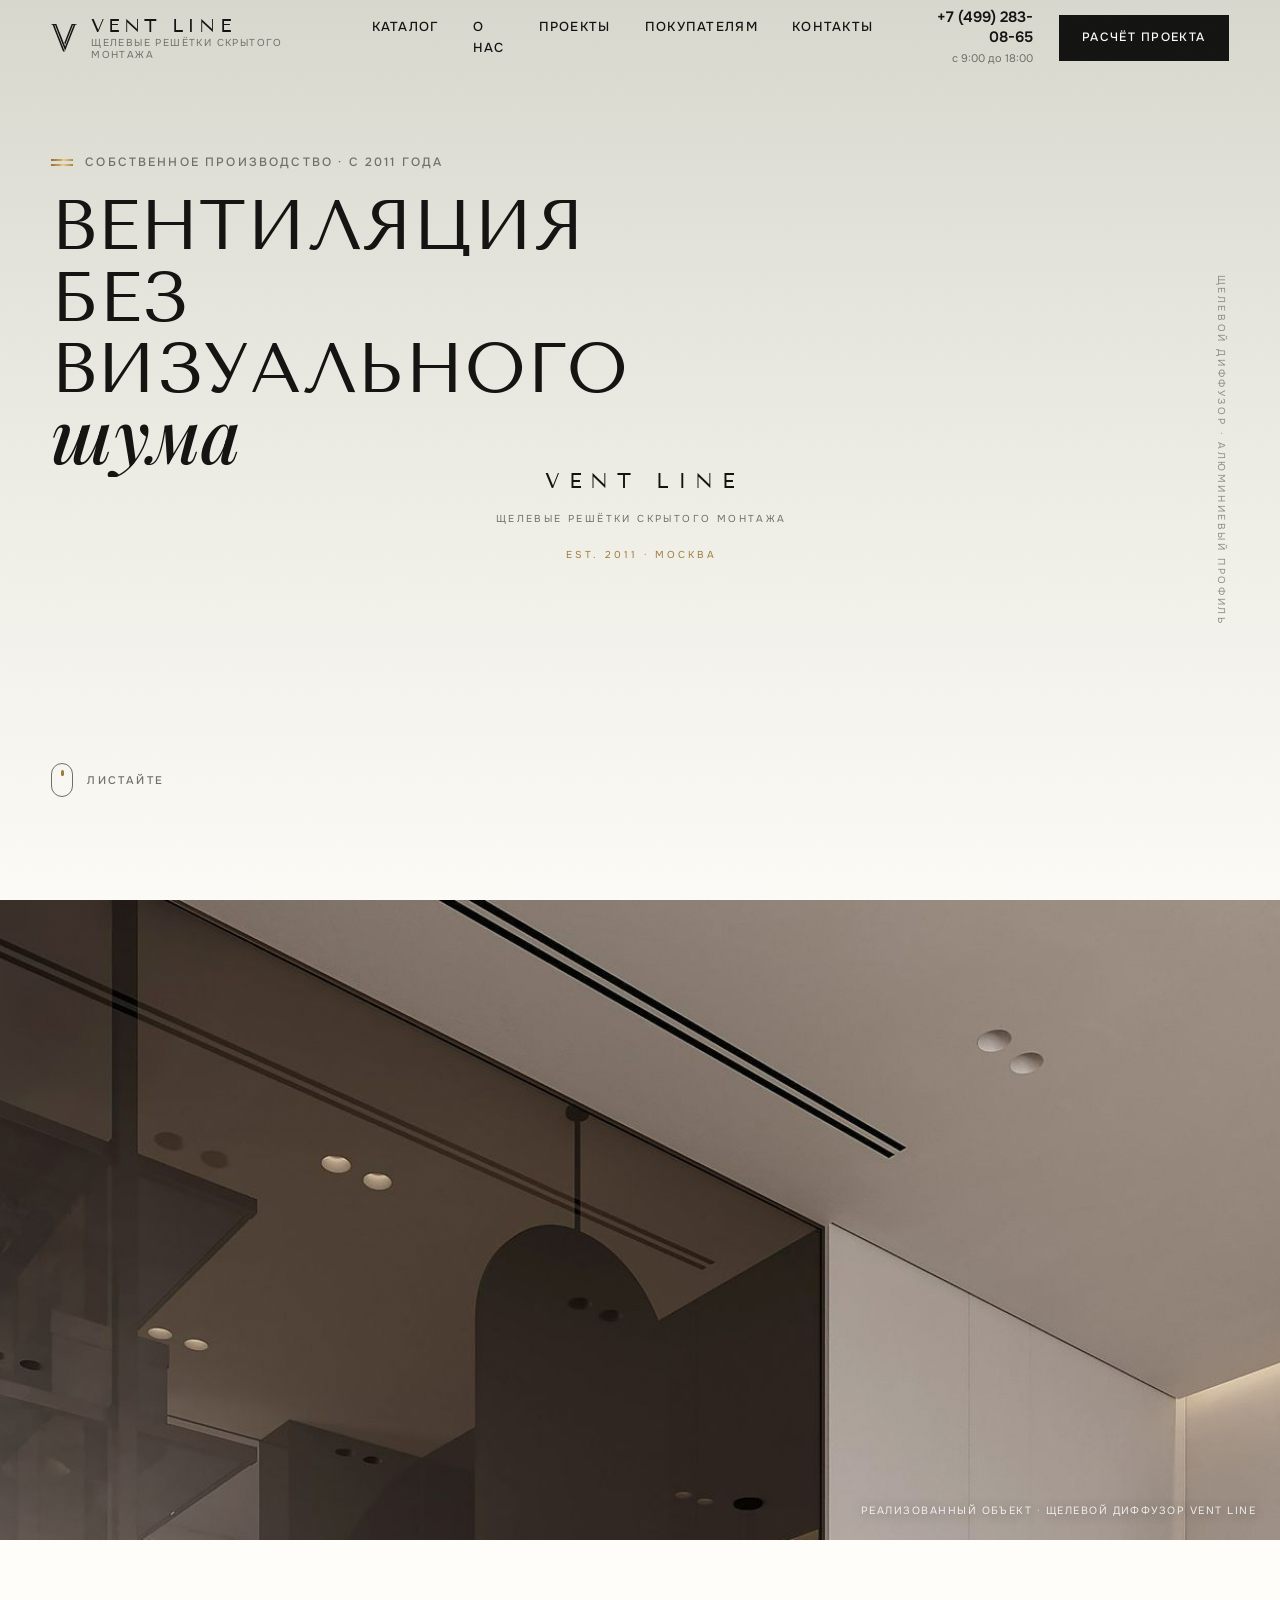
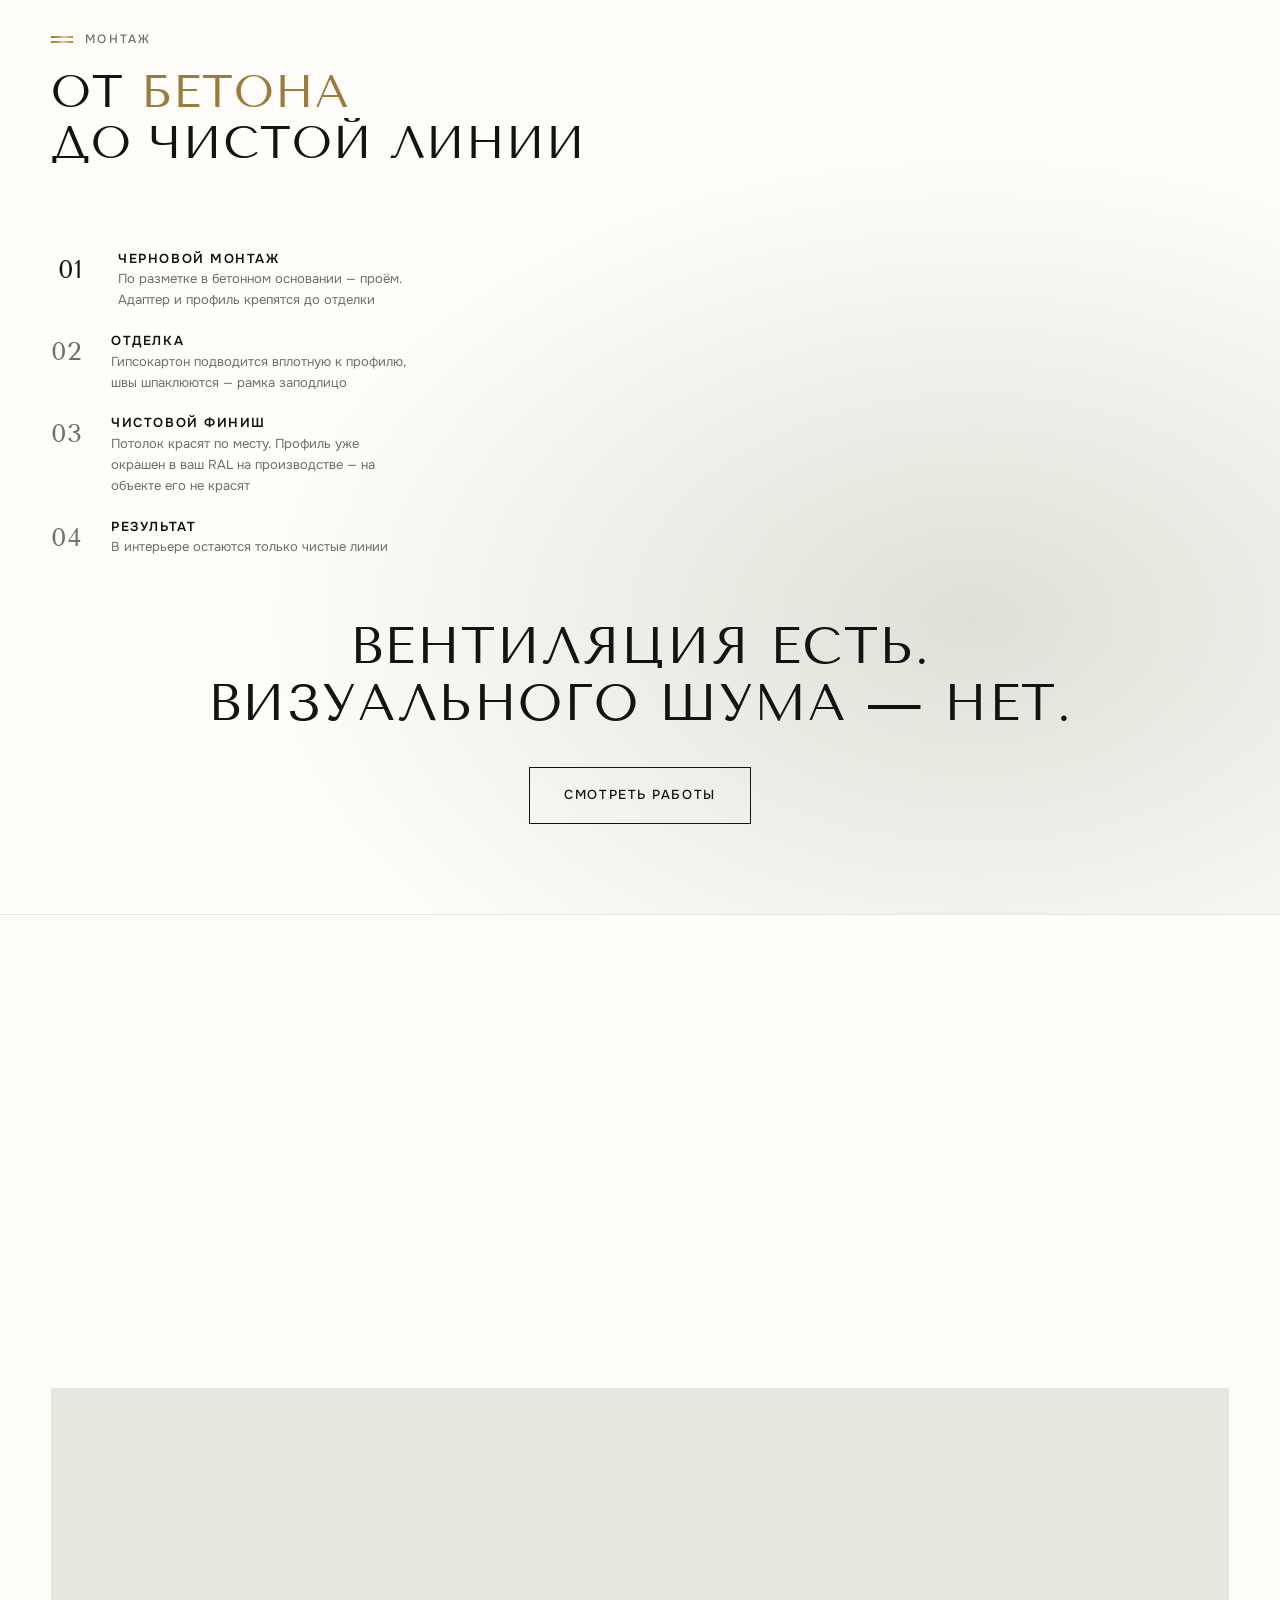
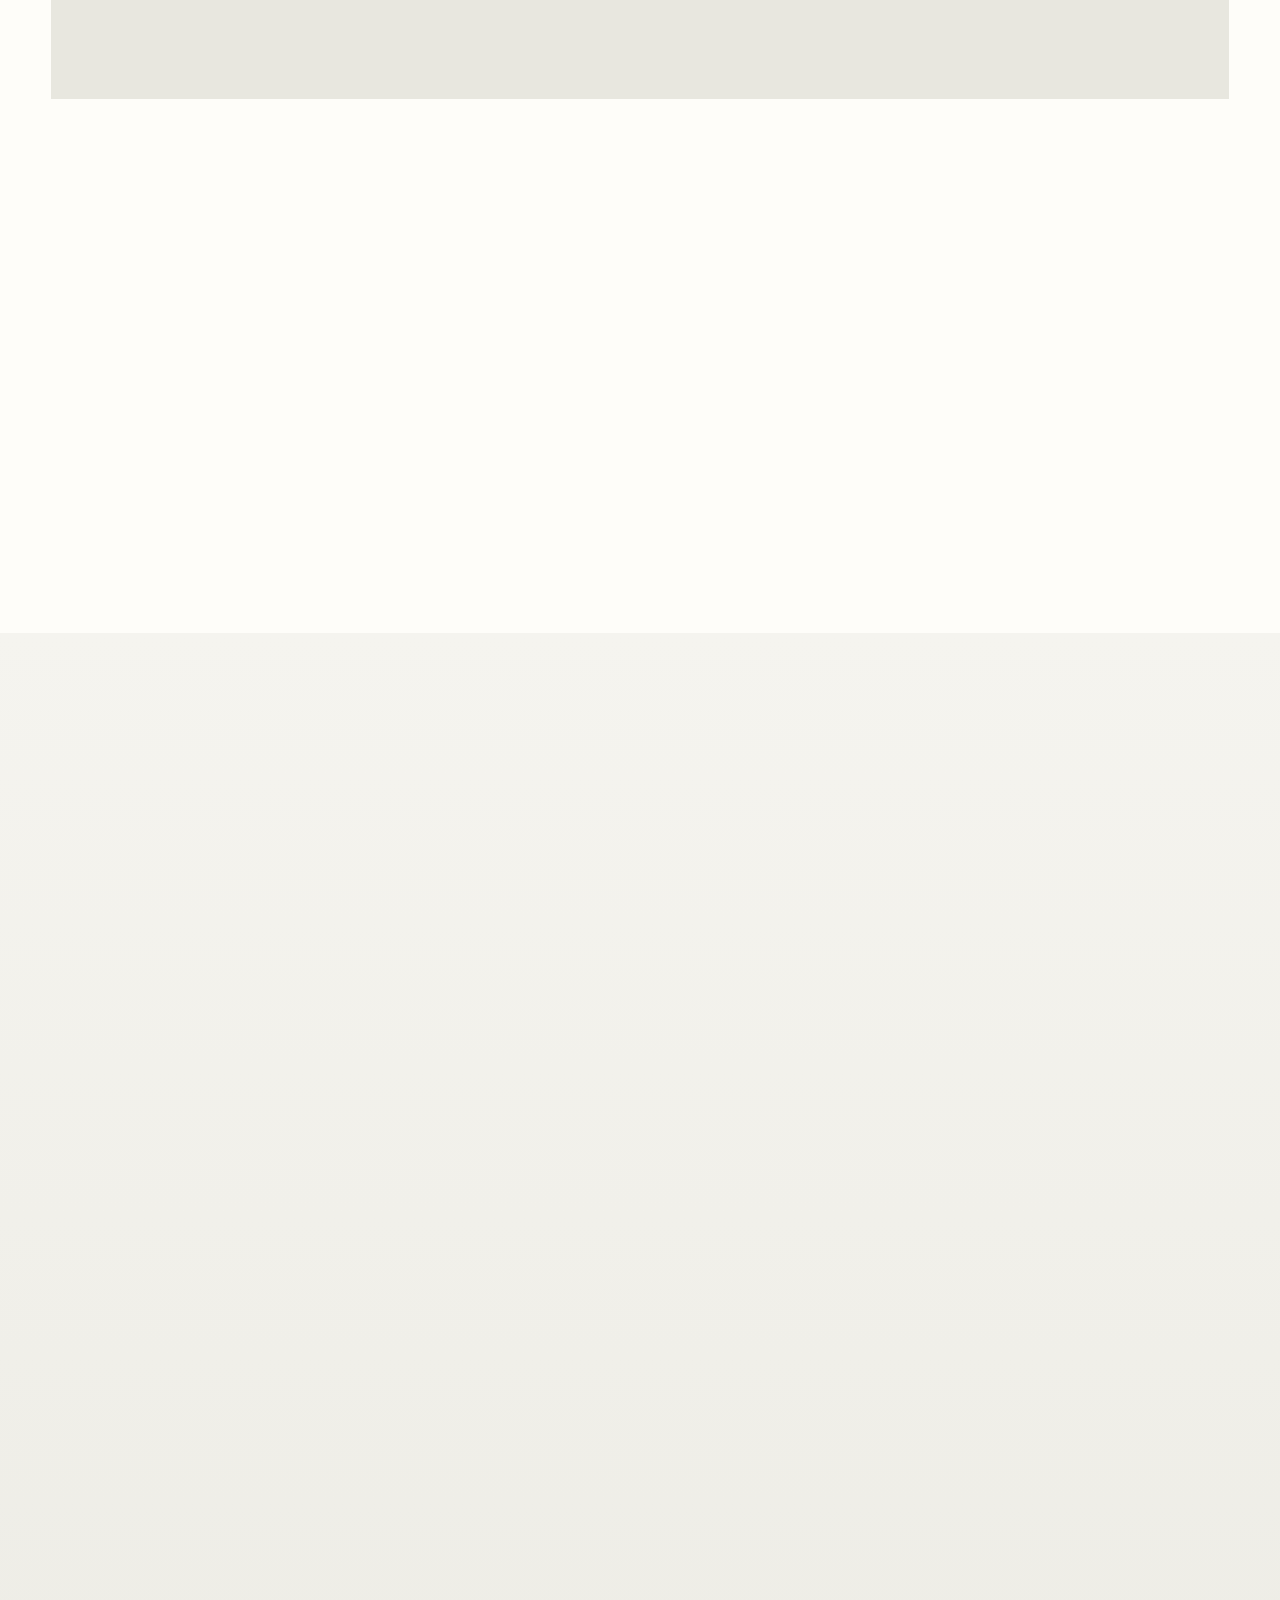
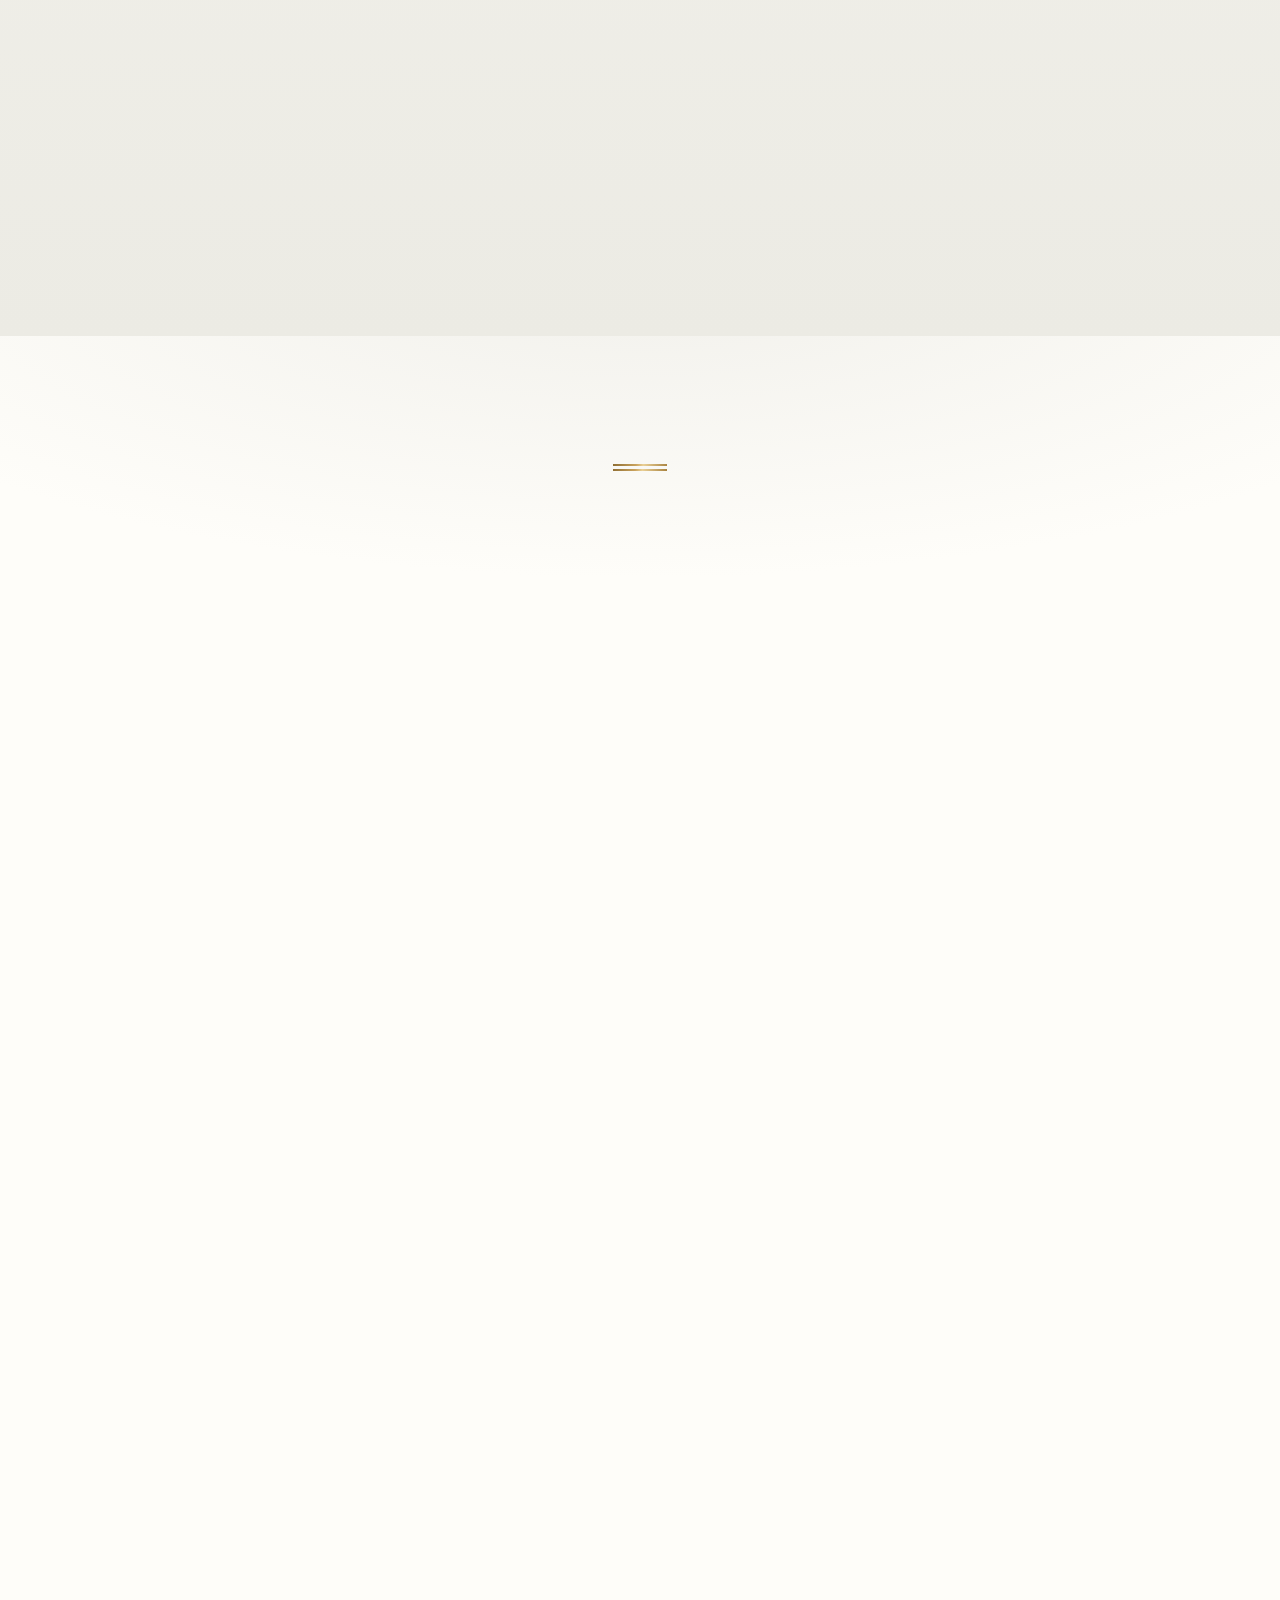
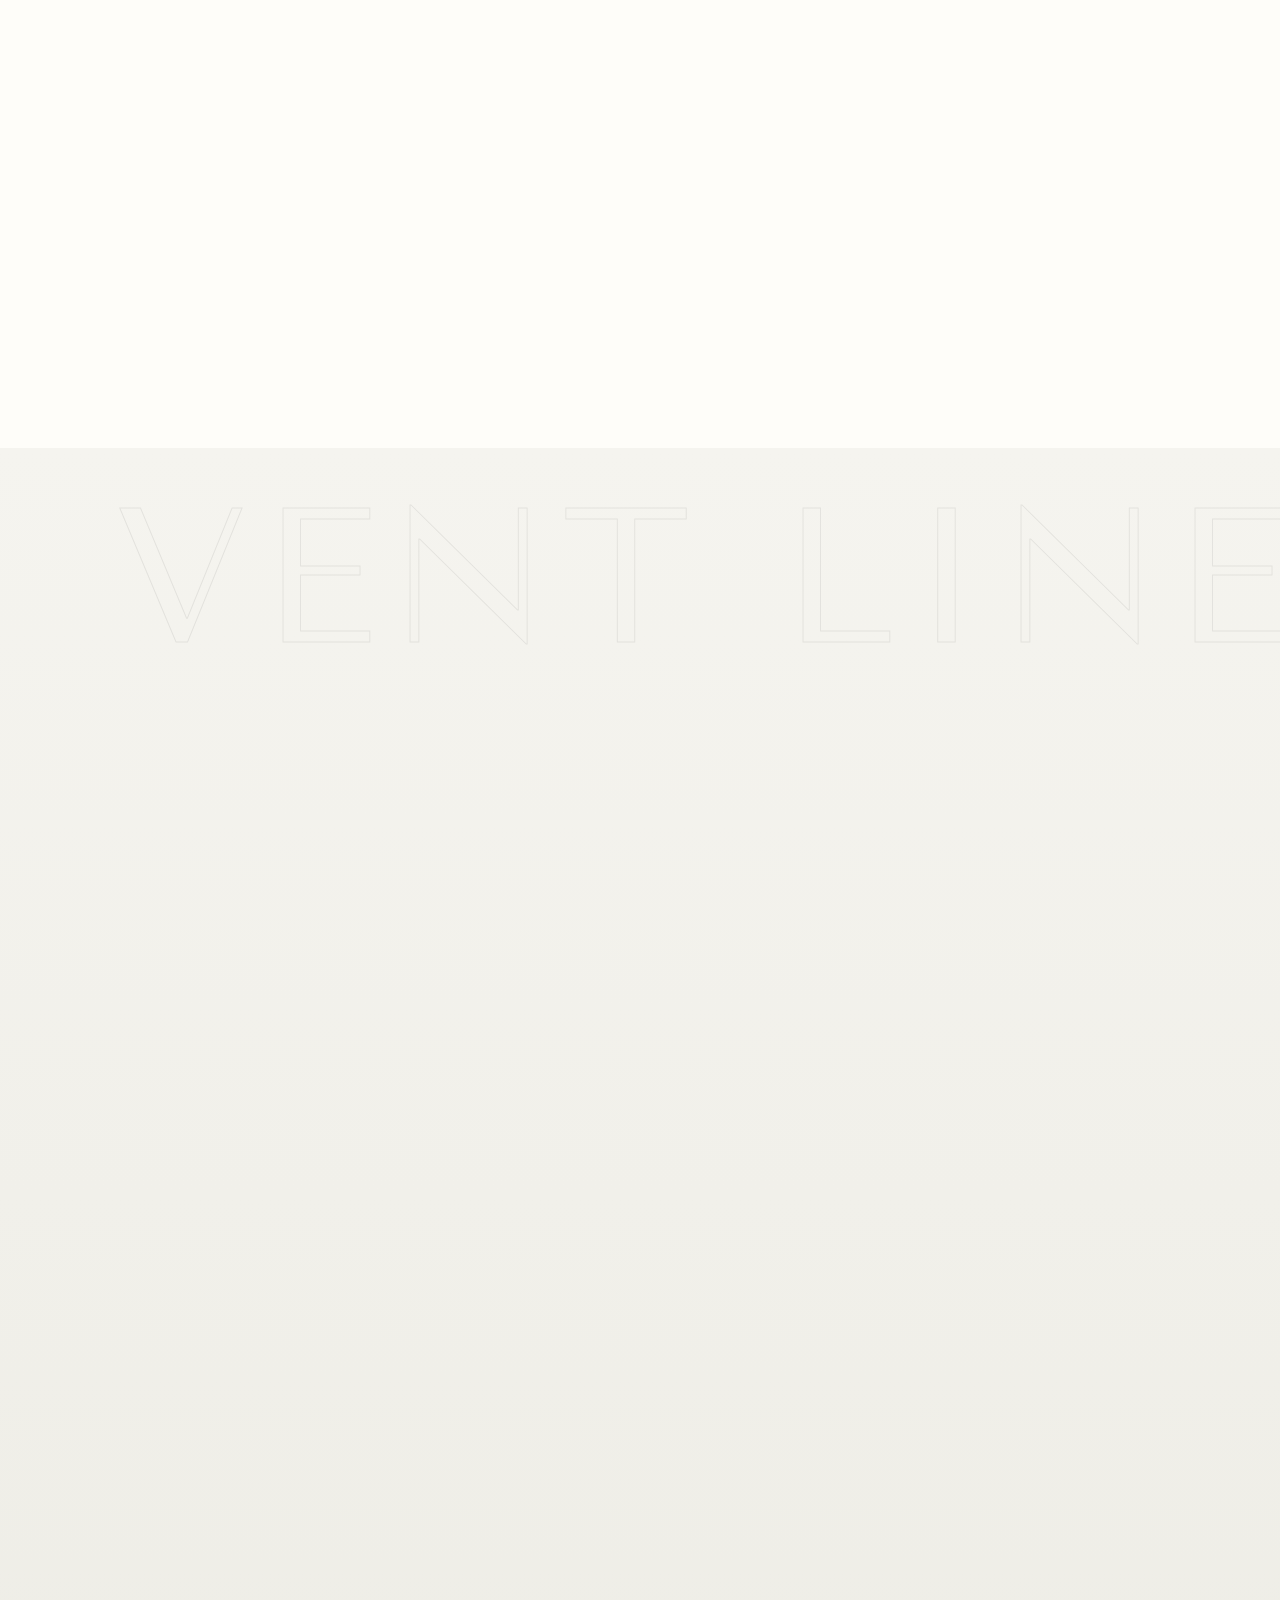
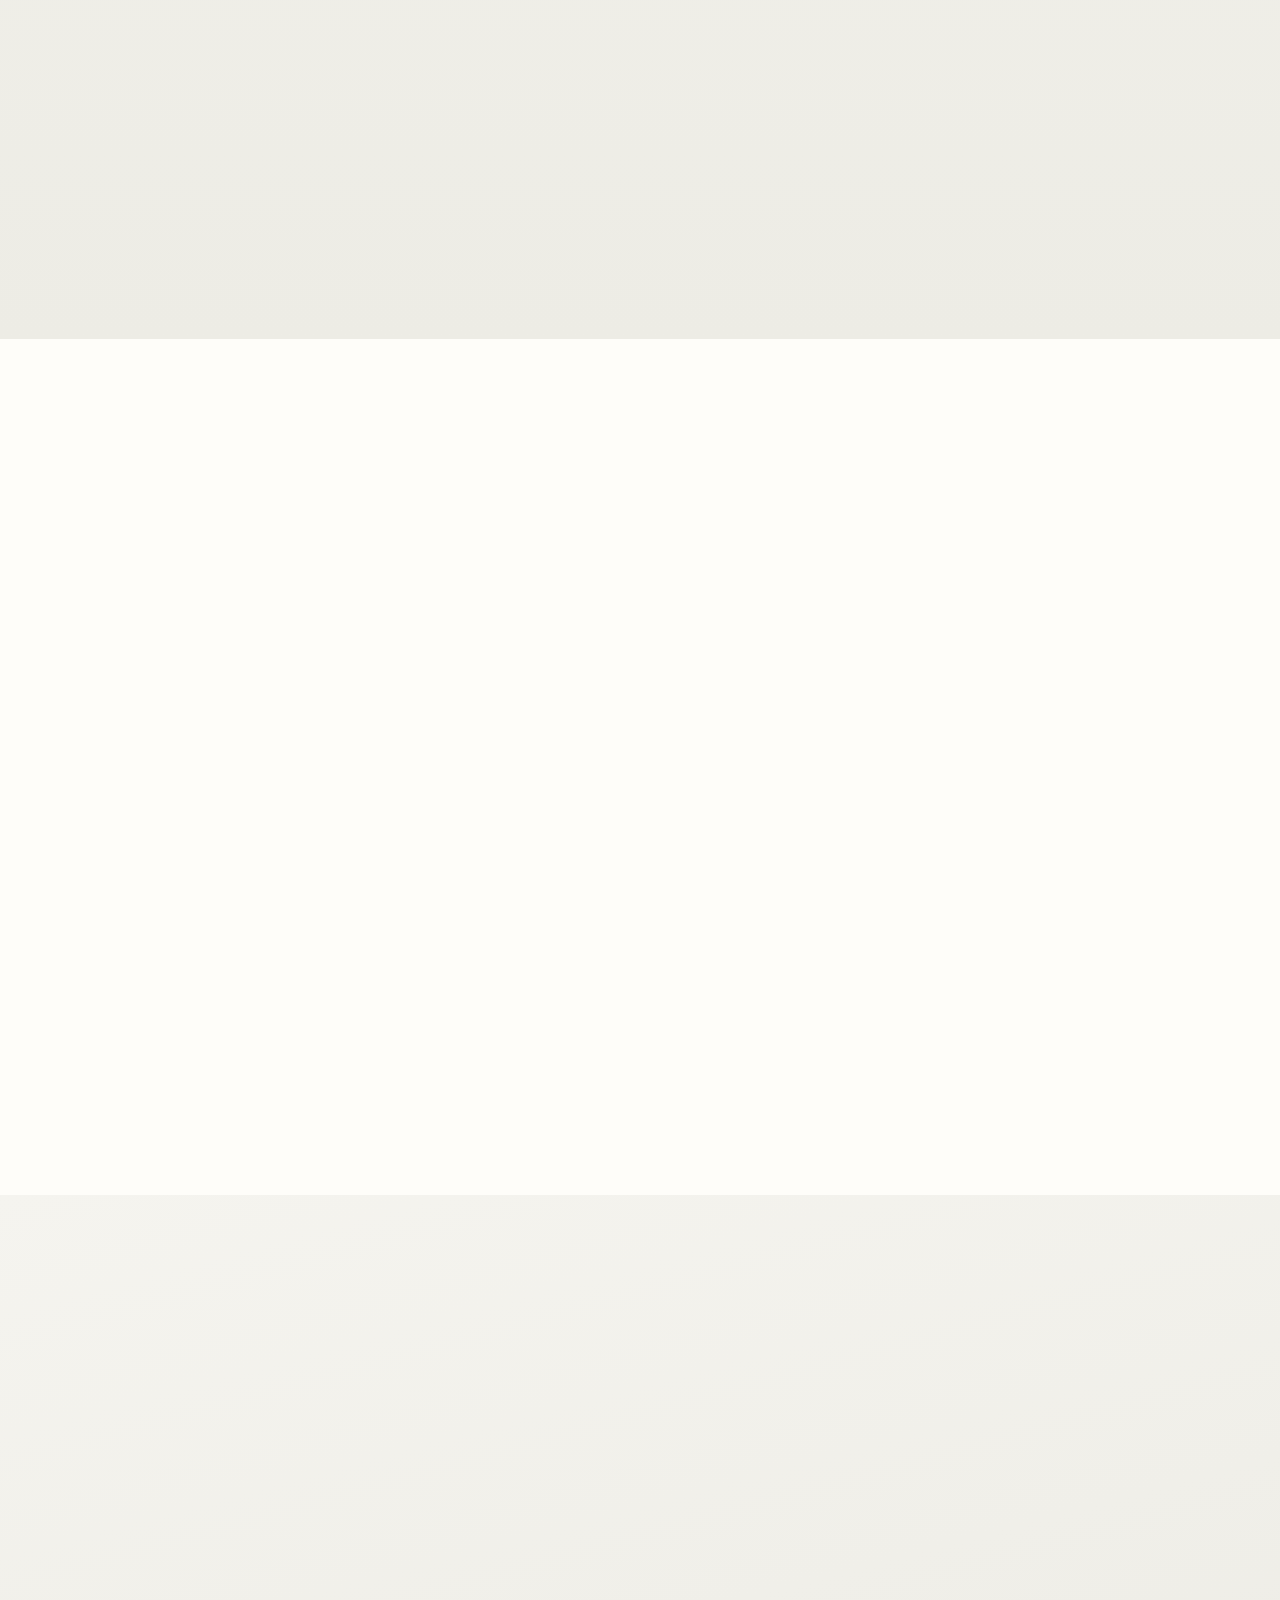
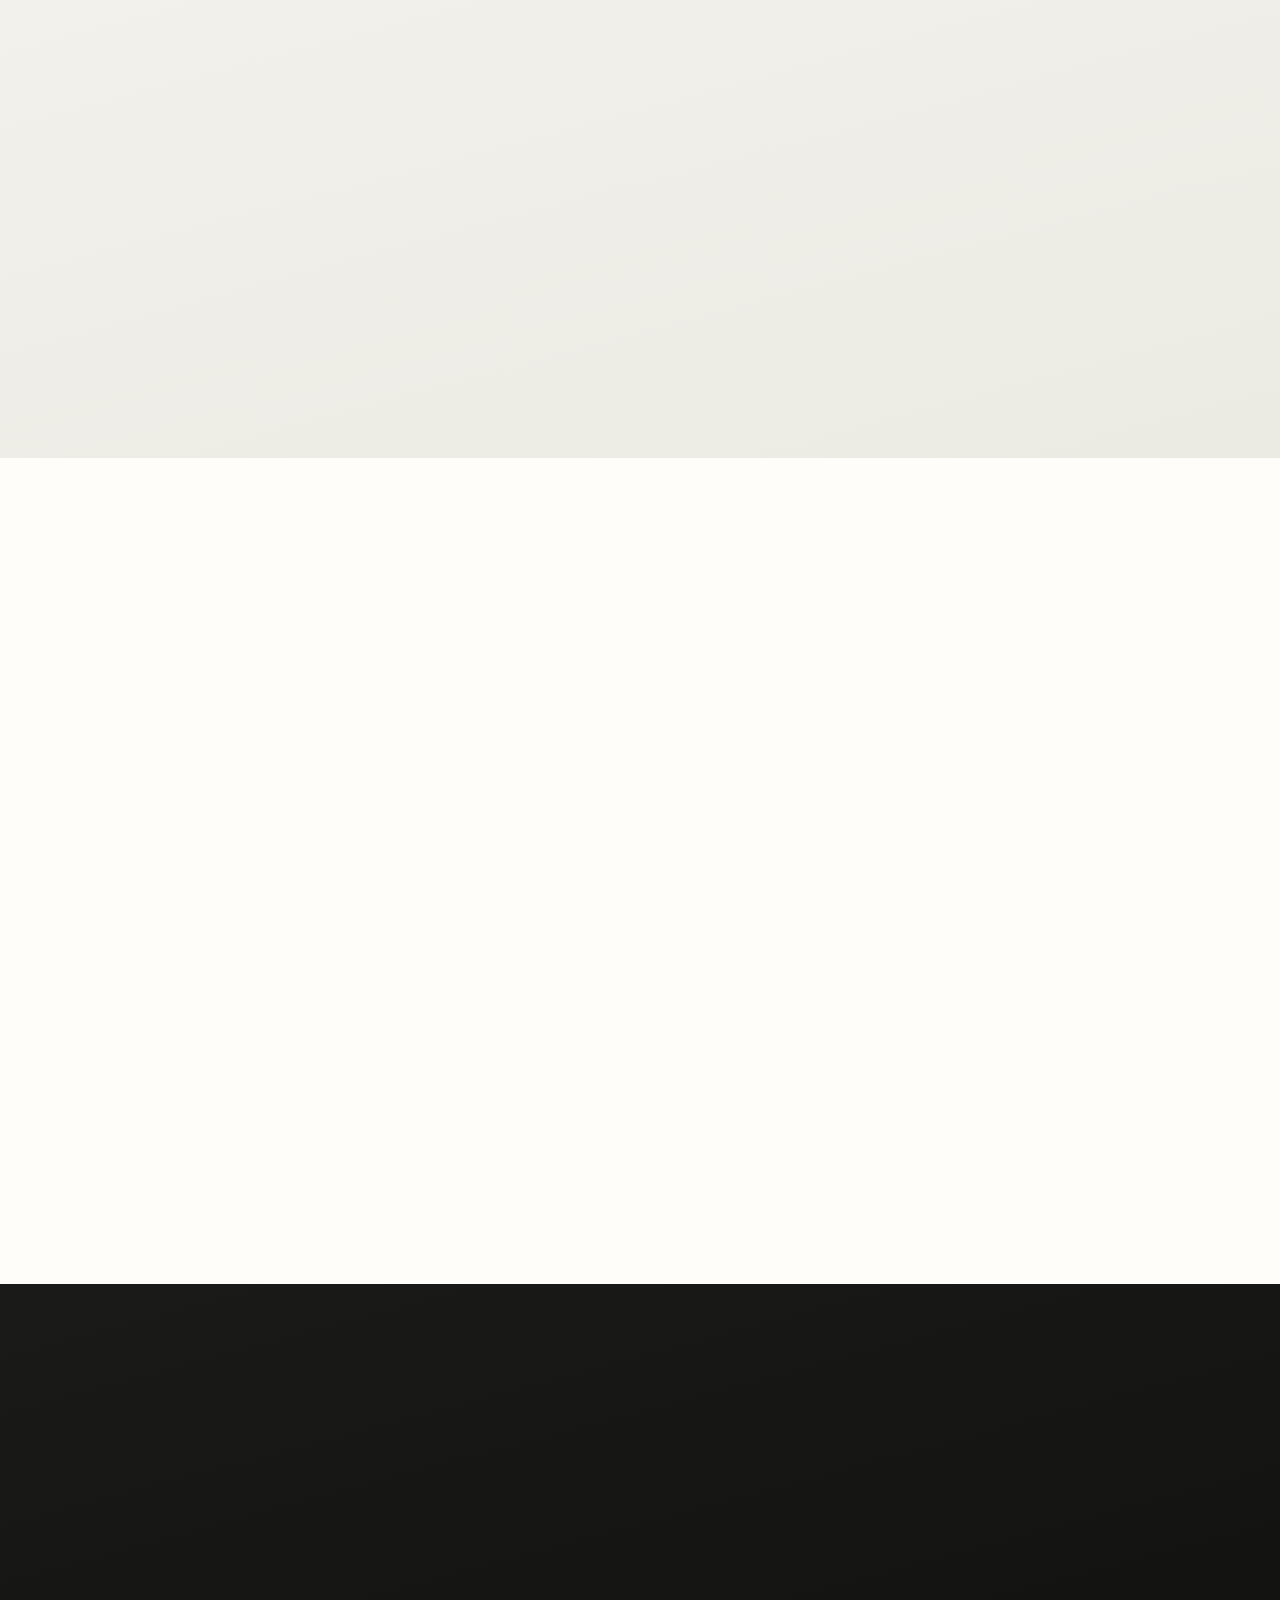
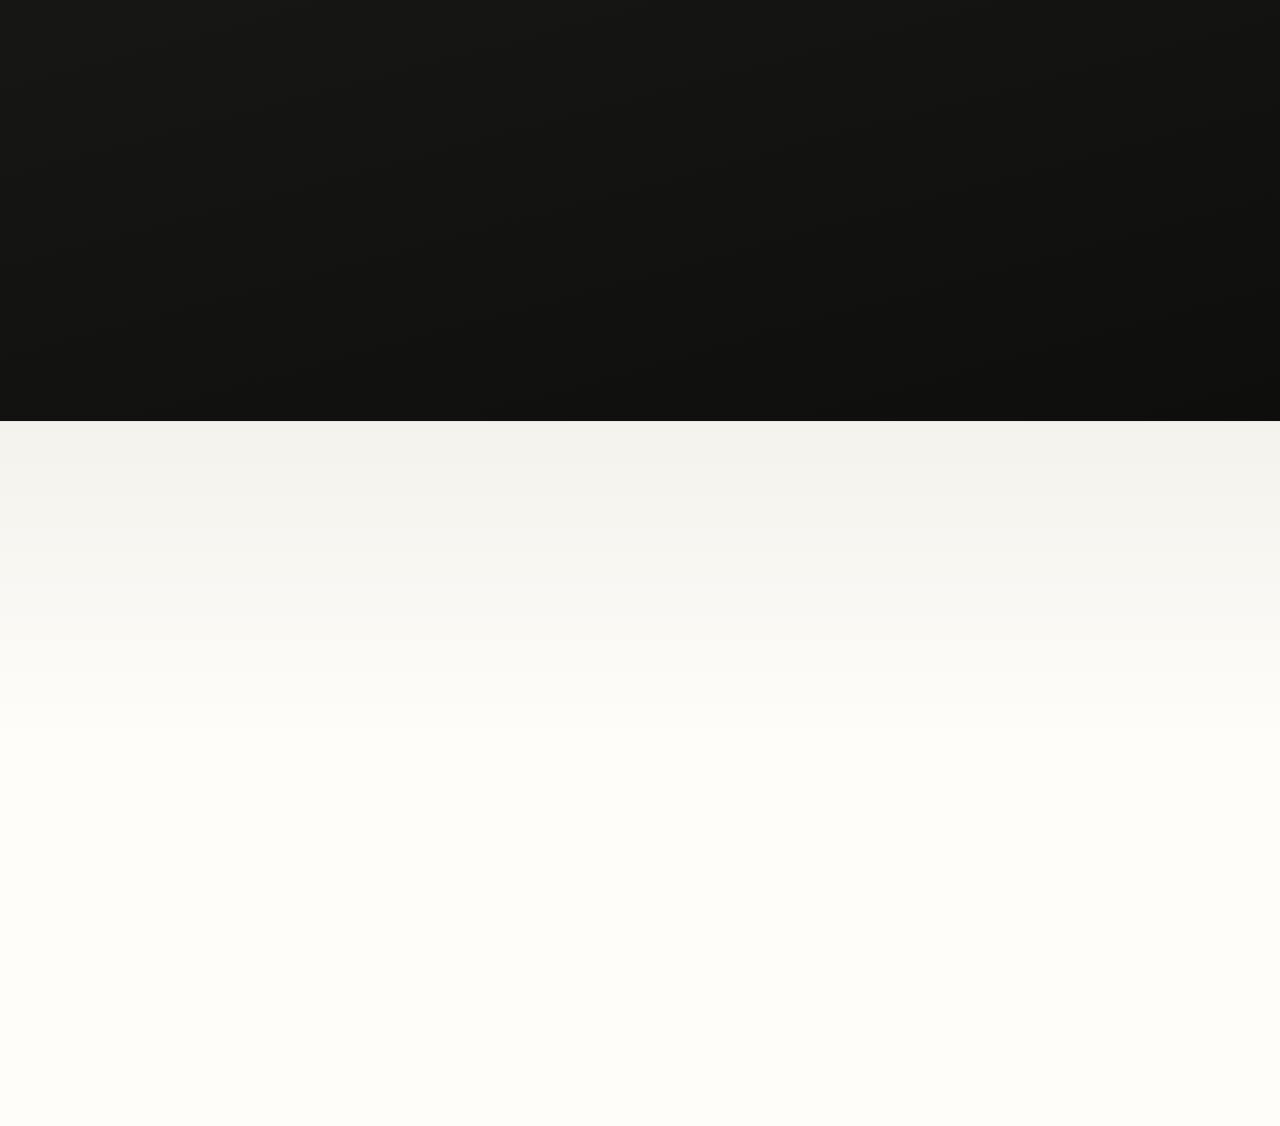
==== commit 12237586: "Манифест «О нас» в рамке + 22 фикса по ревью каталога v3 и «О нас» v2 - Манифест: рамка-паспорт с ла" ====
--- a/index.html
+++ b/index.html
@@ -14,7 +14,7 @@
 <link rel="preconnect" href="https://fonts.googleapis.com">
 <link rel="preconnect" href="https://fonts.gstatic.com" crossorigin>
 <link href="https://fonts.googleapis.com/css2?family=Tenor+Sans&family=Onest:wght@300;400;500;600&family=Playfair+Display:ital,wght@1,500;1,600&display=swap" rel="stylesheet">
-<link rel="stylesheet" href="css/styles.css?v=10">
+<link rel="stylesheet" href="css/styles.css?v=13">
 <script type="application/ld+json">
 {
   "@context": "https://schema.org",
--- a/css/styles.css
+++ b/css/styles.css
@@ -1555,6 +1555,267 @@
 .cat-empty svg { width: 74px; height: 46px; margin-bottom: 18px; opacity: 0.5; }
 .cat-empty p { color: var(--grey); font-size: 14.5px; margin-bottom: 20px; }
 .cat-empty b { color: var(--ink); font-weight: 500; }
+.cat-empty .cat-suggest {
+  display: inline-block;
+  margin: -6px 0 20px;
+  font-size: 13.5px;
+  color: var(--brass);
+  border-bottom: 1px solid rgba(156, 124, 60, 0.45);
+  transition: border-color 0.25s;
+}
+.cat-empty .cat-suggest:hover { border-color: var(--brass); }
+
+/* каталог: детали v3 */
+.cat-sec__idx {
+  position: absolute;
+  left: 58px; top: -10px;
+  font-family: var(--font-display);
+  font-size: 46px; line-height: 1;
+  color: transparent;
+  -webkit-text-stroke: 1px rgba(156, 124, 60, 0.3);
+  pointer-events: none;
+  z-index: -1;
+}
+.cat-sec__stat {
+  font-style: normal;
+  font-size: 12px; color: var(--grey);
+  font-variant-numeric: tabular-nums;
+  margin-top: 3px;
+}
+.cat-sec__link {
+  align-self: center;
+  margin-left: 8px;
+  width: 38px; height: 38px;
+  display: inline-flex; align-items: center; justify-content: center;
+  border-radius: 50%;
+  color: var(--grey);
+  opacity: 0;
+  transition: opacity 0.3s, color 0.25s, background 0.25s;
+}
+.cat-sec__link svg { width: 14px; height: 14px; }
+.cat-sec__head:hover .cat-sec__link,
+.cat-sec__link:focus,
+.cat-sec__link:focus-visible { opacity: 1; }
+.cat-sec__link:hover { color: var(--brass); background: rgba(156, 124, 60, 0.08); }
+@media (hover: none) { .cat-sec__link { opacity: 1; } }
+.cat-sec__head.wave .slat { transition: none !important; transform: scaleX(0.12) !important; }
+.cat-tabs button { position: relative; }
+.cat-tabs button::after {
+  content: "";
+  position: absolute; left: 50%; bottom: 1px;
+  width: 3px; height: 3px; margin-left: -1.5px;
+  border-radius: 50%;
+  background: var(--brass);
+  opacity: 0;
+  transition: opacity 0.3s;
+}
+.cat-tabs button.is-near::after { opacity: 1; }
+.cat-tabs button.is-on::after { opacity: 0; }
+.cat-tabs.is-ready .cat-tabs__drop::before {
+  content: "";
+  position: absolute; inset: 0;
+  background: linear-gradient(105deg, transparent 30%, rgba(255, 255, 255, 0.5) 50%, transparent 70%);
+  transform: translateX(-160%);
+  animation: dropShine 8s linear 3s 5;
+}
+@keyframes dropShine {
+  0% { transform: translateX(-160%); }
+  9% { transform: translateX(160%); }
+  100% { transform: translateX(160%); }
+}
+.toast {
+  position: fixed; left: 50%; bottom: 34px; z-index: 90;
+  transform: translate(-50%, 16px);
+  max-width: min(92vw, 560px);
+  white-space: nowrap; overflow: hidden; text-overflow: ellipsis;
+  padding: 11px 20px;
+  background: rgba(19, 19, 17, 0.92);
+  color: var(--paper);
+  font-size: 13px; letter-spacing: 0.03em;
+  border-radius: 999px;
+  opacity: 0;
+  visibility: hidden;
+  pointer-events: none;
+  transition: opacity 0.3s, transform 0.3s var(--ease-out), visibility 0s 0.3s;
+}
+.toast.is-on { opacity: 1; visibility: visible; transform: translate(-50%, 0); transition: opacity 0.3s, transform 0.3s var(--ease-out); }
+@media (prefers-reduced-motion: reduce) {
+  .cat-tabs.is-ready .cat-tabs__drop::before { animation: none; }
+  .cat-sec__head.wave .slat { transform: none !important; }
+}
+
+/* ═══════════ о нас ═══════════ */
+.about-split {
+  display: grid;
+  grid-template-columns: 1.05fr 0.9fr;
+  gap: clamp(34px, 5vw, 70px);
+  align-items: center;
+}
+/* манифест в рамке-«паспорте» */
+.about-manifest {
+  position: relative;
+  padding: clamp(30px, 4vw, 52px) clamp(26px, 3.4vw, 46px) clamp(26px, 3.4vw, 44px);
+  border: 1px solid var(--line);
+  border-radius: 20px;
+  background: linear-gradient(175deg, #FFFFFF 0%, #F8F7F1 100%);
+  box-shadow: 0 24px 48px -32px rgba(19, 19, 17, 0.18);
+}
+.about-manifest::before {
+  content: "";
+  position: absolute; inset: 10px;
+  border: 1px solid rgba(156, 124, 60, 0.32);
+  border-radius: 13px;
+  pointer-events: none;
+}
+.about-manifest__grille {
+  position: absolute; top: -6px; left: 50%;
+  transform: translateX(-50%);
+  width: 46px; height: 12px;
+  padding: 0 10px;
+  background: var(--paper);
+  color: var(--ink);
+  display: flex; flex-direction: column; justify-content: space-between;
+}
+.about-manifest__grille i {
+  display: block; height: 2px; border-radius: 1px;
+  background: currentColor;
+}
+.about-manifest__grille i:nth-child(2) { background: var(--brass); }
+.about-manifest .lead {
+  font-family: "Playfair Display", Georgia, serif;
+  font-style: italic;
+  font-weight: 500;
+  font-size: clamp(19px, 2vw, 25px);
+  line-height: 1.4;
+  letter-spacing: 0.004em;
+  color: var(--ink);
+  margin-bottom: clamp(20px, 2.5vw, 30px);
+}
+.about-manifest p:not(.lead) { font-size: clamp(14.5px, 1.15vw, 16px); }
+.about-manifest p:not(.lead):first-of-type + p::first-letter,
+.about-manifest .lead + p::first-letter {
+  font-family: "Playfair Display", Georgia, serif;
+  font-weight: 500;
+  float: left;
+  font-size: 3.05em;
+  line-height: 0.82;
+  padding: 4px 10px 0 0;
+  color: var(--brass);
+}
+.about-manifest p:last-child { margin-bottom: 0; }
+.about-photo {
+  position: relative;
+  border-radius: 20px;
+  overflow: hidden;
+  box-shadow: 0 34px 64px -34px rgba(19, 19, 17, 0.4);
+}
+.about-photo img { width: 100%; height: 100%; object-fit: cover; display: block; }
+.about-photo::before {
+  content: "";
+  position: absolute; inset: 0; z-index: 2;
+  border-radius: inherit;
+  box-shadow: inset 0 0 0 1px rgba(255, 255, 255, 0.22);
+  pointer-events: none;
+}
+.about-photo--wide { margin-top: clamp(34px, 5vw, 64px); }
+.about-photo--wide img { max-height: 340px; }
+.about-photo figcaption {
+  position: absolute; left: 0; right: 0; bottom: 0; z-index: 1;
+  padding: 48px 20px 16px;
+  font-size: 12px; letter-spacing: 0.06em;
+  color: rgba(254, 253, 249, 0.95);
+  background: linear-gradient(180deg, transparent, rgba(19, 19, 17, 0.45) 42%, rgba(19, 19, 17, 0.8));
+  text-shadow: 0 1px 2px rgba(19, 19, 17, 0.5);
+}
+.about-quote {
+  position: relative;
+  text-align: center;
+  max-width: 880px;
+  margin: 0 auto;
+  padding: clamp(10px, 2vw, 24px) 20px;
+}
+.about-quote::before, .about-quote::after {
+  content: "";
+  display: block;
+  width: 64px; height: 1px;
+  margin: 0 auto;
+  background: var(--brass-grad);
+}
+.about-quote::before { margin-bottom: clamp(26px, 3.5vw, 44px); }
+.about-quote::after { margin-top: clamp(26px, 3.5vw, 44px); }
+.about-quote blockquote {
+  font-family: "Playfair Display", Georgia, serif;
+  font-style: italic;
+  font-weight: 500;
+  font-size: clamp(24px, 3.4vw, 42px);
+  line-height: 1.25;
+  letter-spacing: 0.005em;
+}
+.about-quote footer {
+  display: block;
+  margin-top: 18px;
+  font-style: normal;
+  font-size: 11.5px; letter-spacing: 0.16em; text-transform: uppercase;
+  color: var(--grey);
+}
+.about-spec {
+  display: grid;
+  grid-template-columns: repeat(2, 1fr);
+  column-gap: clamp(40px, 6vw, 90px);
+  margin: 0;
+}
+.about-spec > div {
+  display: flex; justify-content: space-between; align-items: baseline; gap: 24px;
+  padding: 15px 2px;
+  border-bottom: 1px solid var(--line);
+}
+.about-spec dt {
+  font-size: 11.5px; letter-spacing: 0.12em; text-transform: uppercase;
+  color: var(--grey);
+  flex: 0 1 auto;
+}
+.about-spec dd { margin: 0; font-size: 14.5px; text-align: right; }
+.info-cols--num { counter-reset: none; }
+.info-cols--num article {
+  position: relative;
+  padding: 26px 24px 24px;
+  border: 1px solid var(--line);
+  border-radius: 18px;
+  background: linear-gradient(175deg, #FFFFFF 0%, #F8F7F1 100%);
+  transition: transform 0.45s var(--ease-out), box-shadow 0.45s var(--ease-out), border-color 0.3s;
+  overflow: hidden;
+}
+.info-cols--num article:hover {
+  transform: translateY(-5px);
+  border-color: #D9D2BE;
+  box-shadow: 0 24px 44px -24px rgba(19, 19, 17, 0.2), 0 6px 14px -8px rgba(156, 124, 60, 0.13);
+}
+.info-cols--num article::before {
+  content: attr(data-num);
+  position: absolute; right: 10px; top: -14px;
+  font-family: var(--font-display);
+  font-size: 74px; line-height: 1;
+  color: transparent;
+  -webkit-text-stroke: 1px rgba(156, 124, 60, 0.22);
+  pointer-events: none;
+}
+.info-cols--num article::after {
+  content: "";
+  position: absolute; left: 0; top: 0;
+  width: 100%; height: 2px;
+  background: var(--brass-grad);
+  transform: scaleX(0); transform-origin: left;
+  transition: transform 0.5s var(--ease-out);
+}
+.info-cols--num article:hover::after { transform: scaleX(1); }
+@media (max-width: 900px) {
+  .about-split { grid-template-columns: 1fr; }
+  .about-spec { grid-template-columns: 1fr; }
+  .cat-sec__idx { display: none; }
+}
+@media (prefers-reduced-motion: reduce) {
+  .info-cols--num article, .info-cols--num article::after { transition: none; }
+}
 
 @media (max-width: 900px) {
   .cat-sec__desc { display: none; }
@@ -1696,9 +1957,11 @@
   #scene-canvas, .page-grain, .to-top, .header, .menu, .lightbox,
   .montage__dim, .montage__beam, .montage__index, .montage__rail,
   .hero__hint, .hero__colors, .skip-link,
-  .cat-bar, .cat-result, .cat-empty { display: none !important; }
+  .cat-bar, .cat-result, .cat-empty, .cat-sec__link, .toast { display: none !important; }
   [data-reveal] { opacity: 1 !important; transform: none !important; }
   .cat-sec__mark .slat { transform: none !important; }
+  .cat-sec.is-off { display: block !important; }
+  .cat-card.is-hidden { display: flex !important; }
   .montage { height: auto; }
   .montage__stage { position: relative; height: auto; }
   .montage__photo { opacity: 1; transform: none; position: relative; height: 420px; }
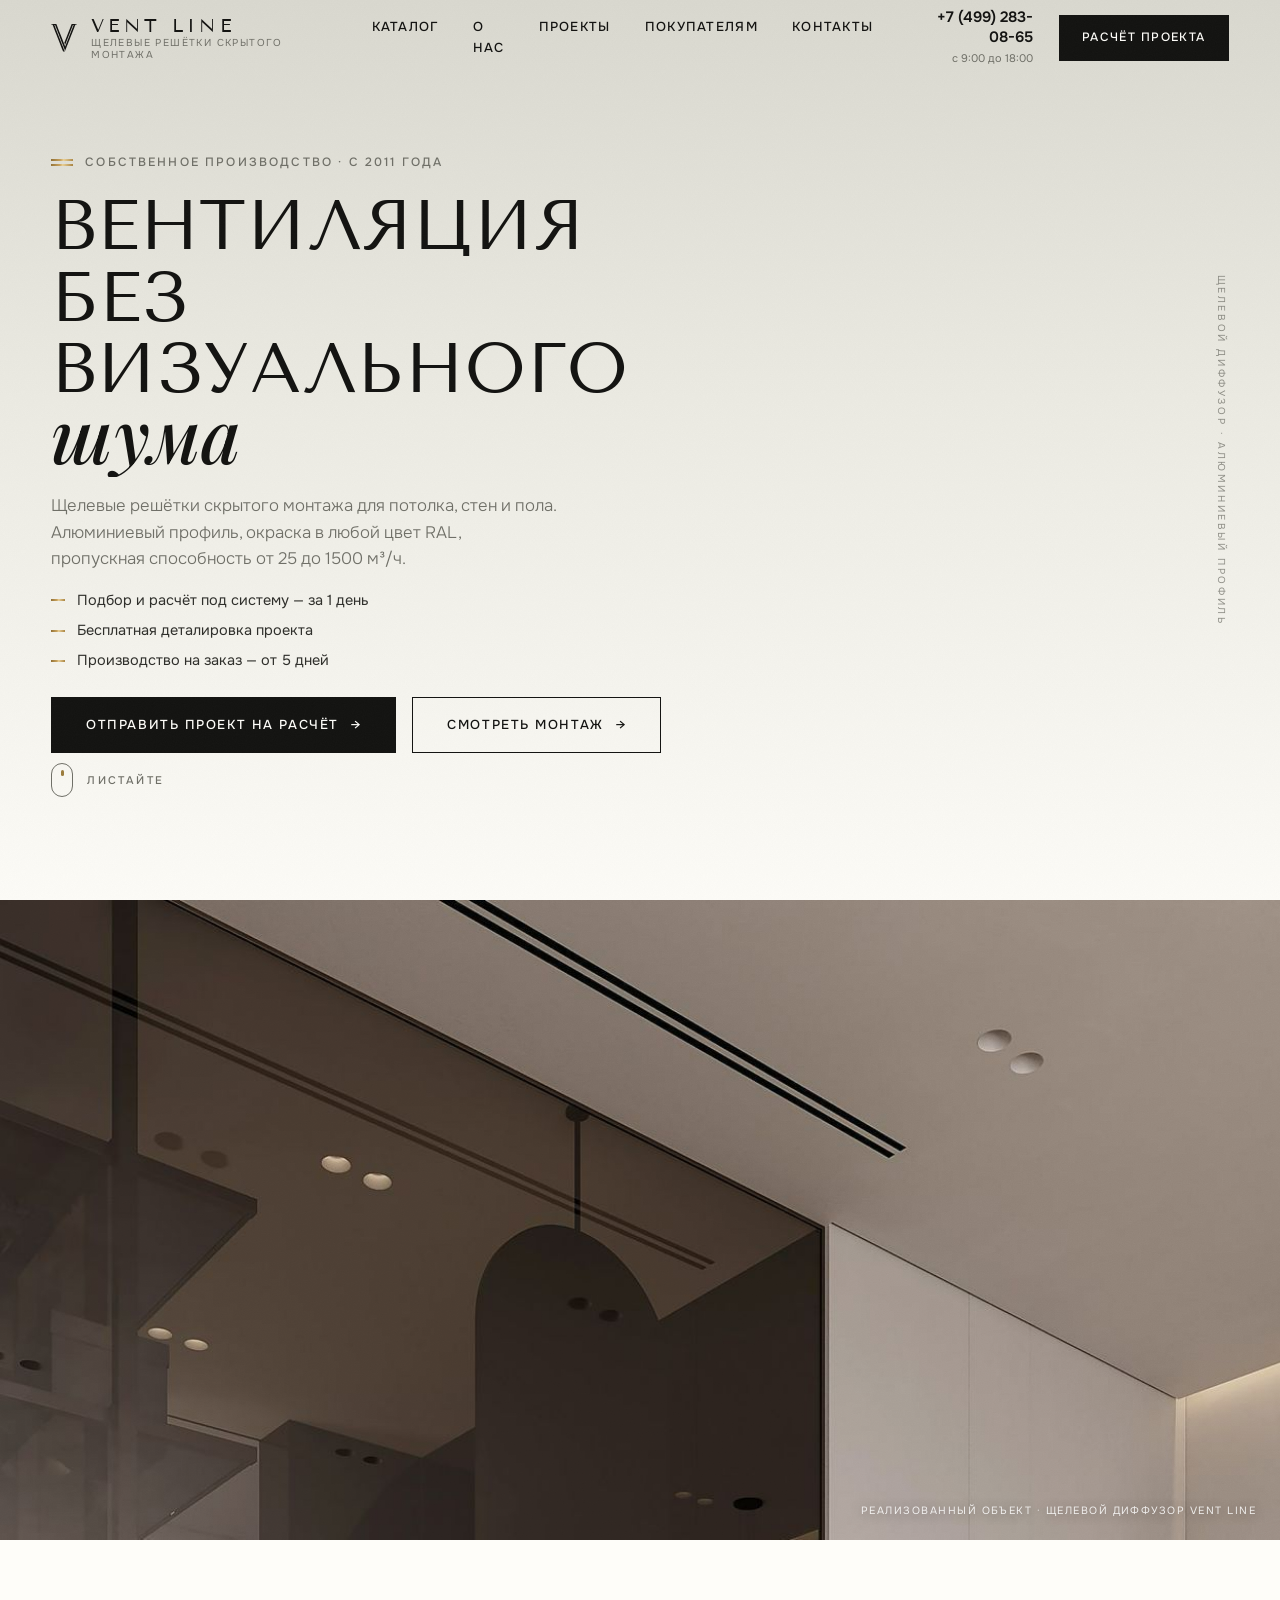
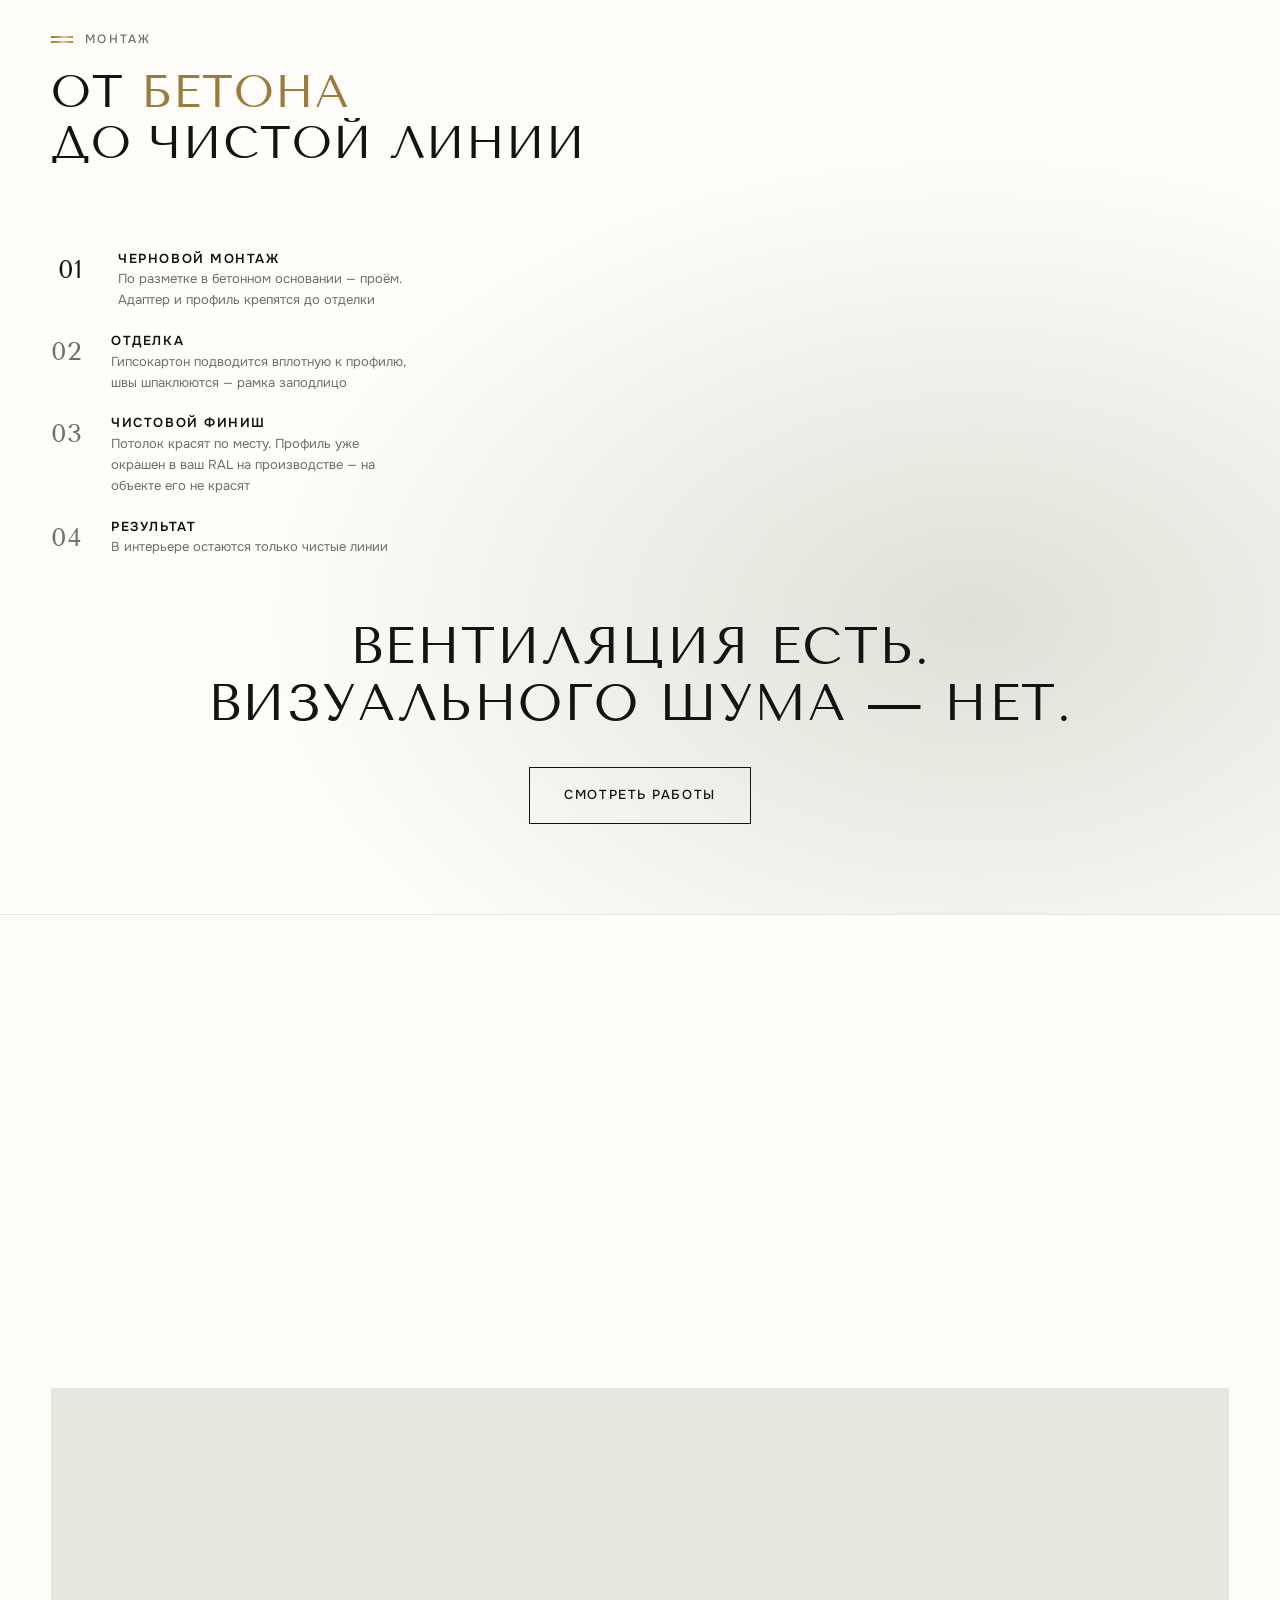
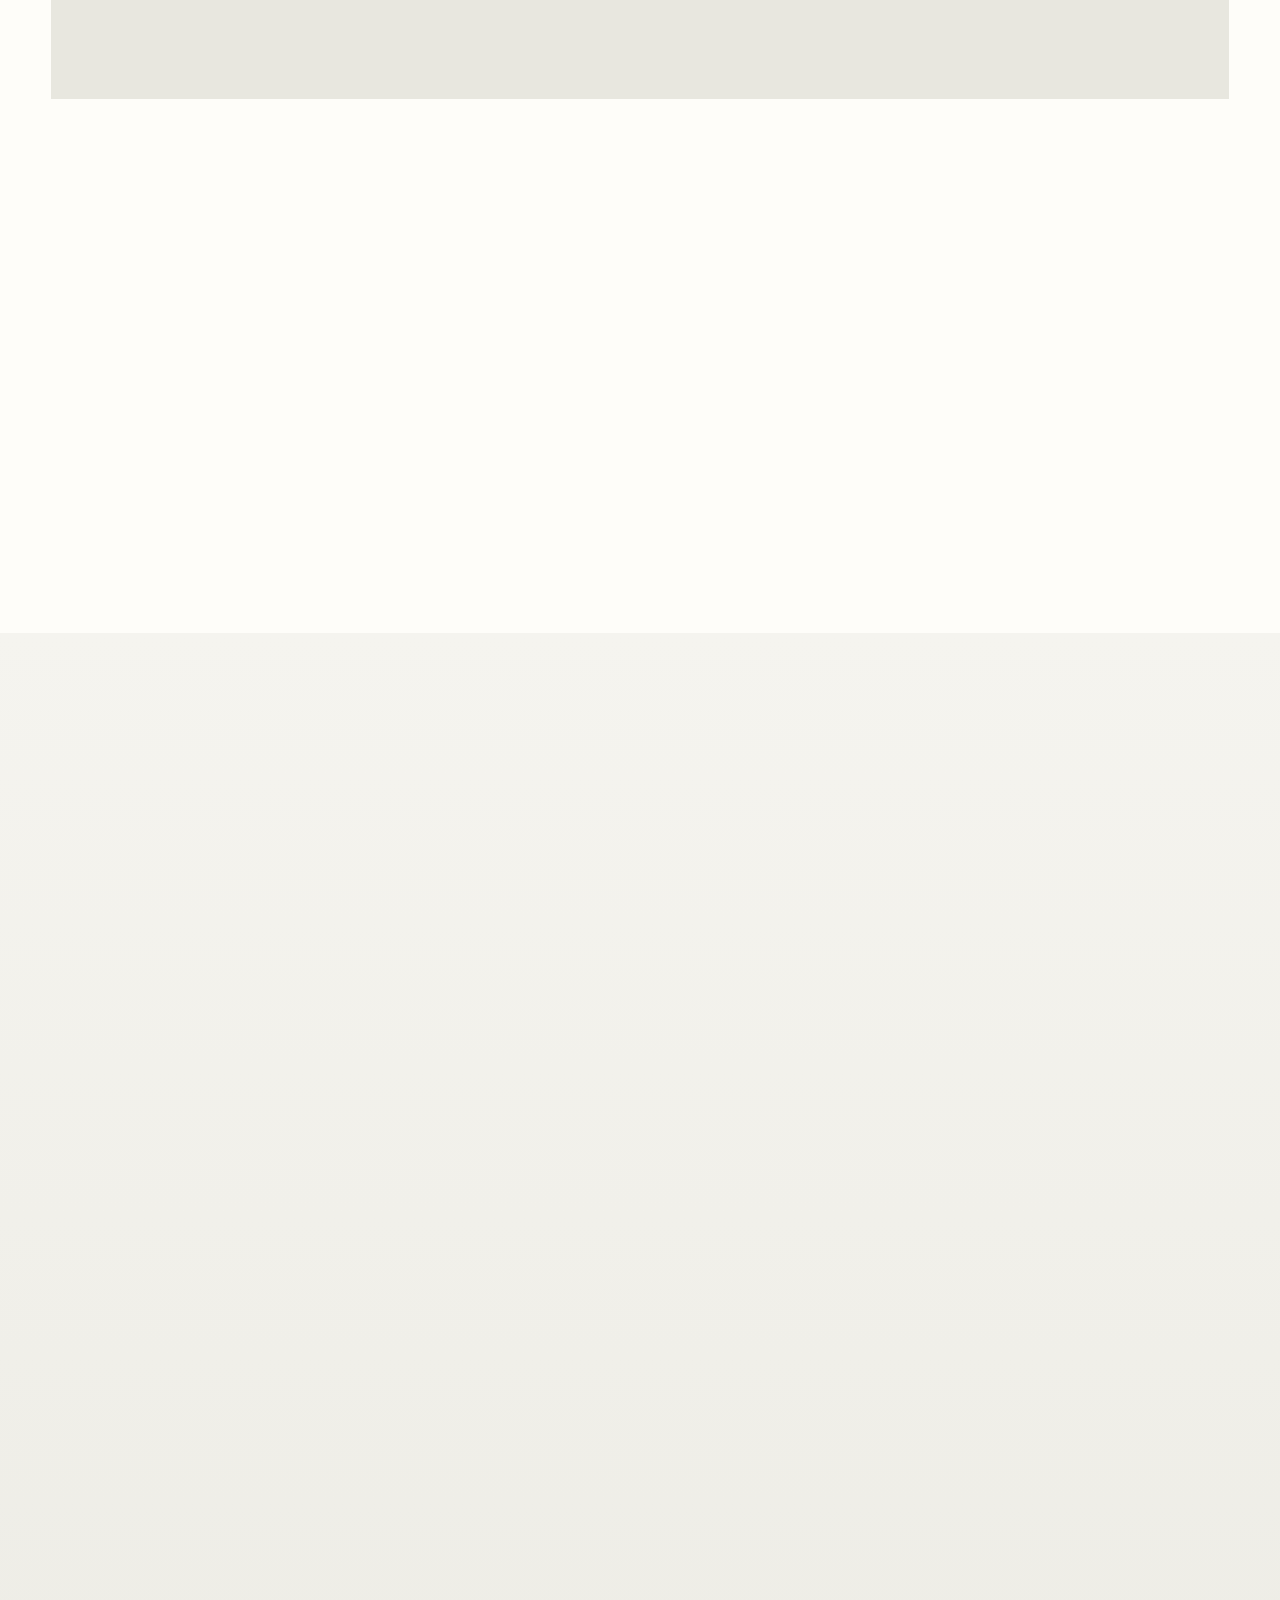
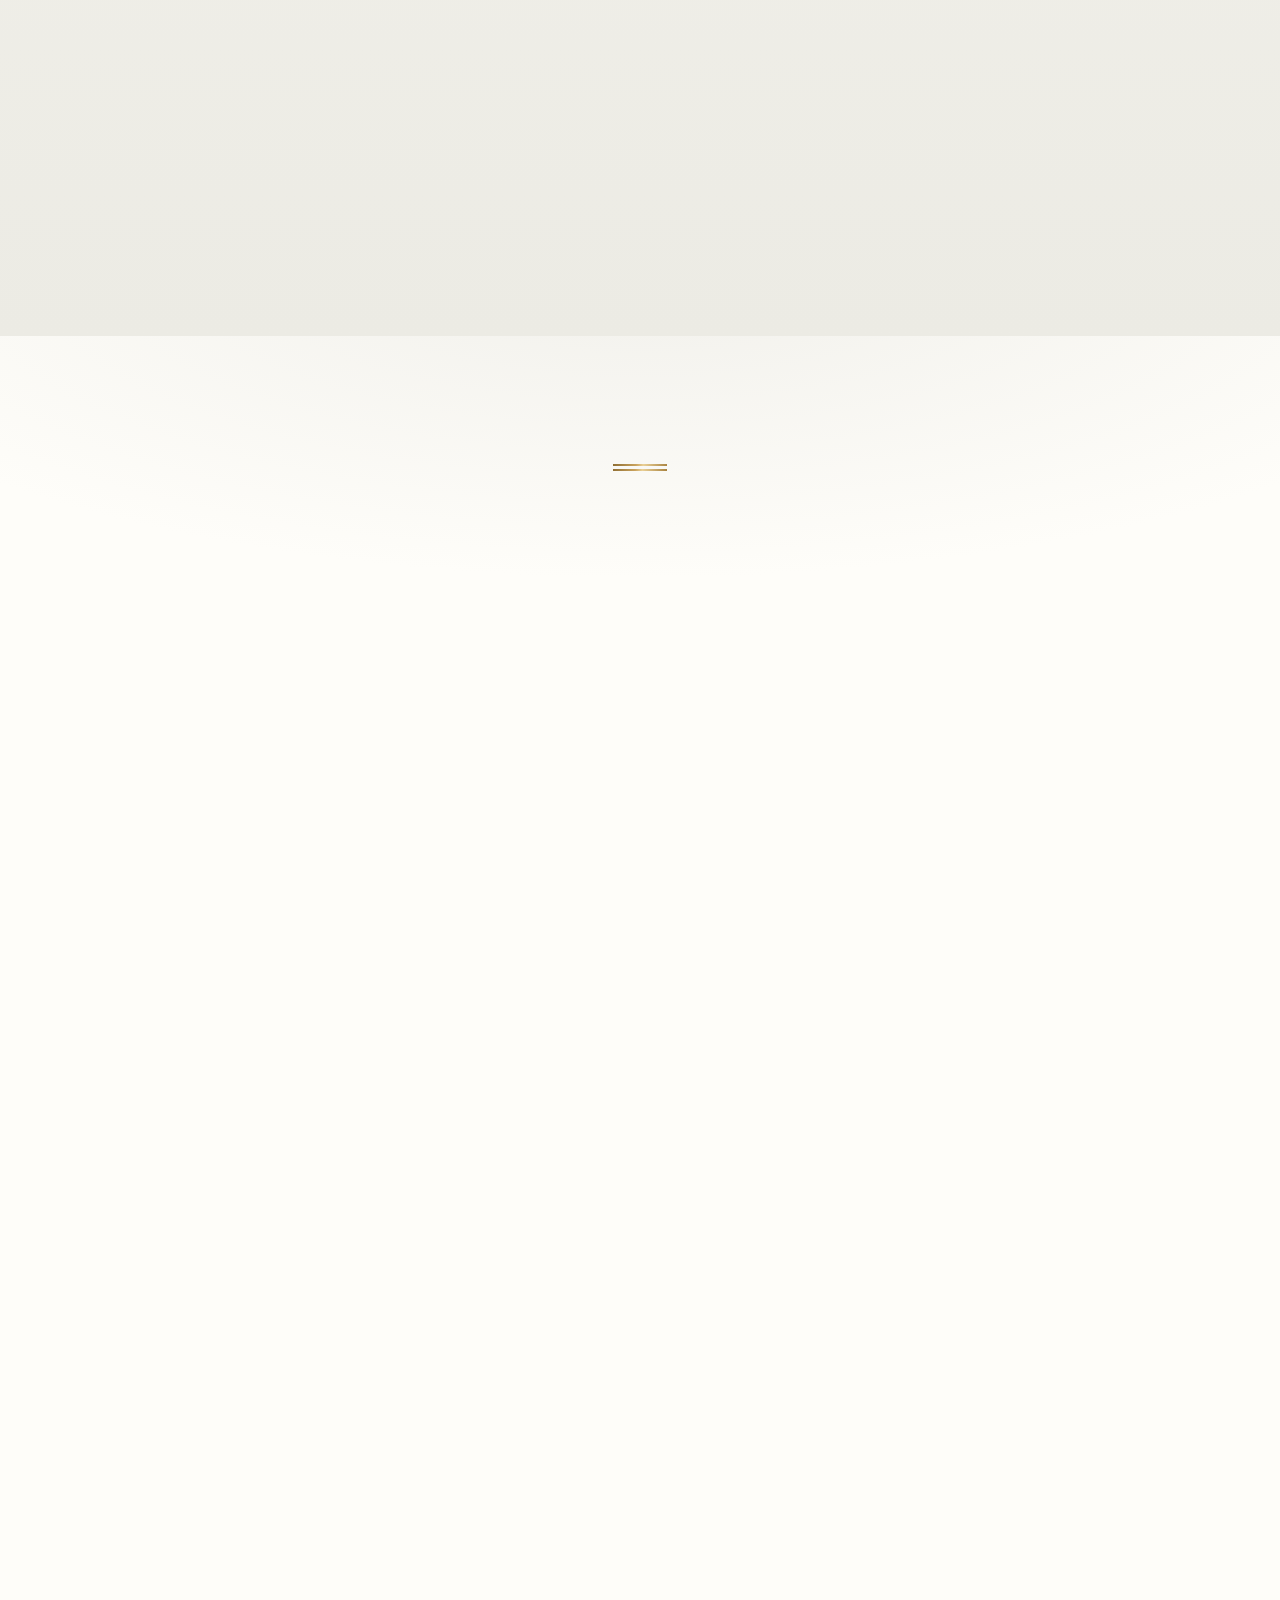
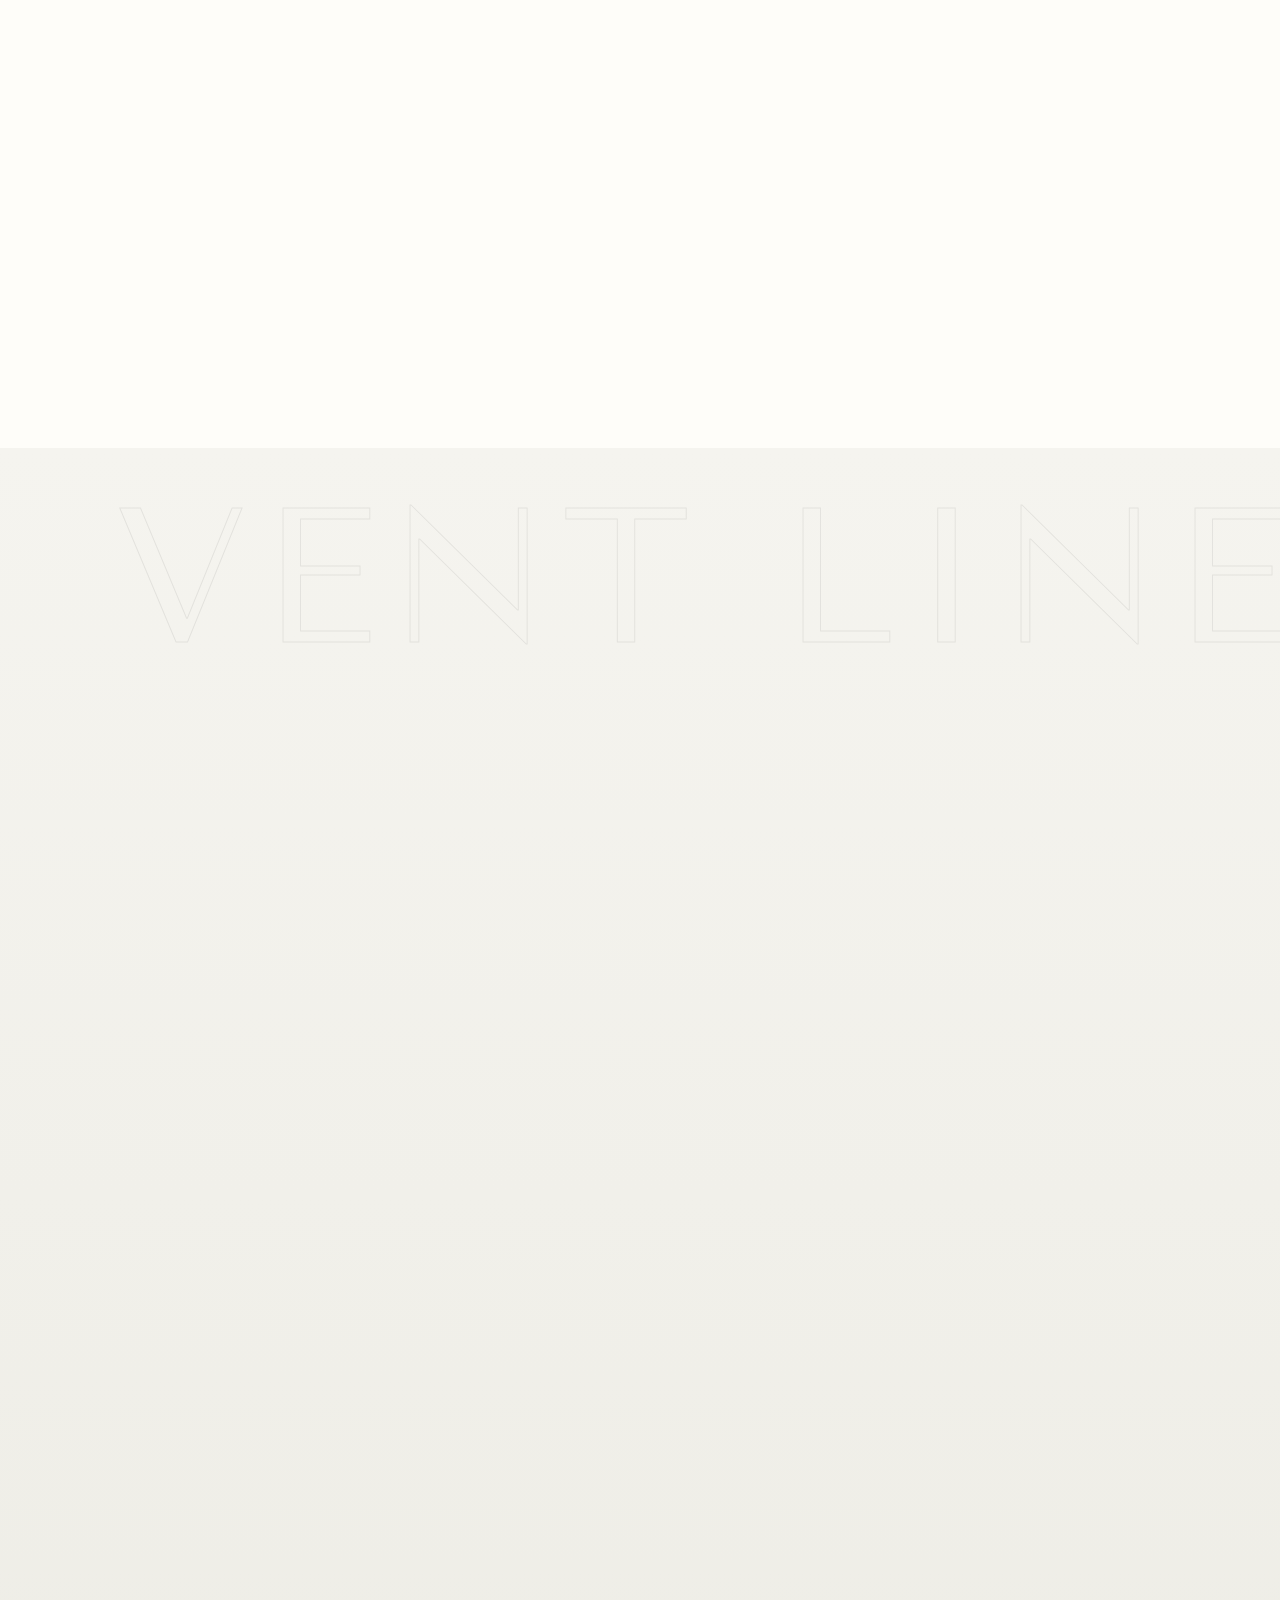
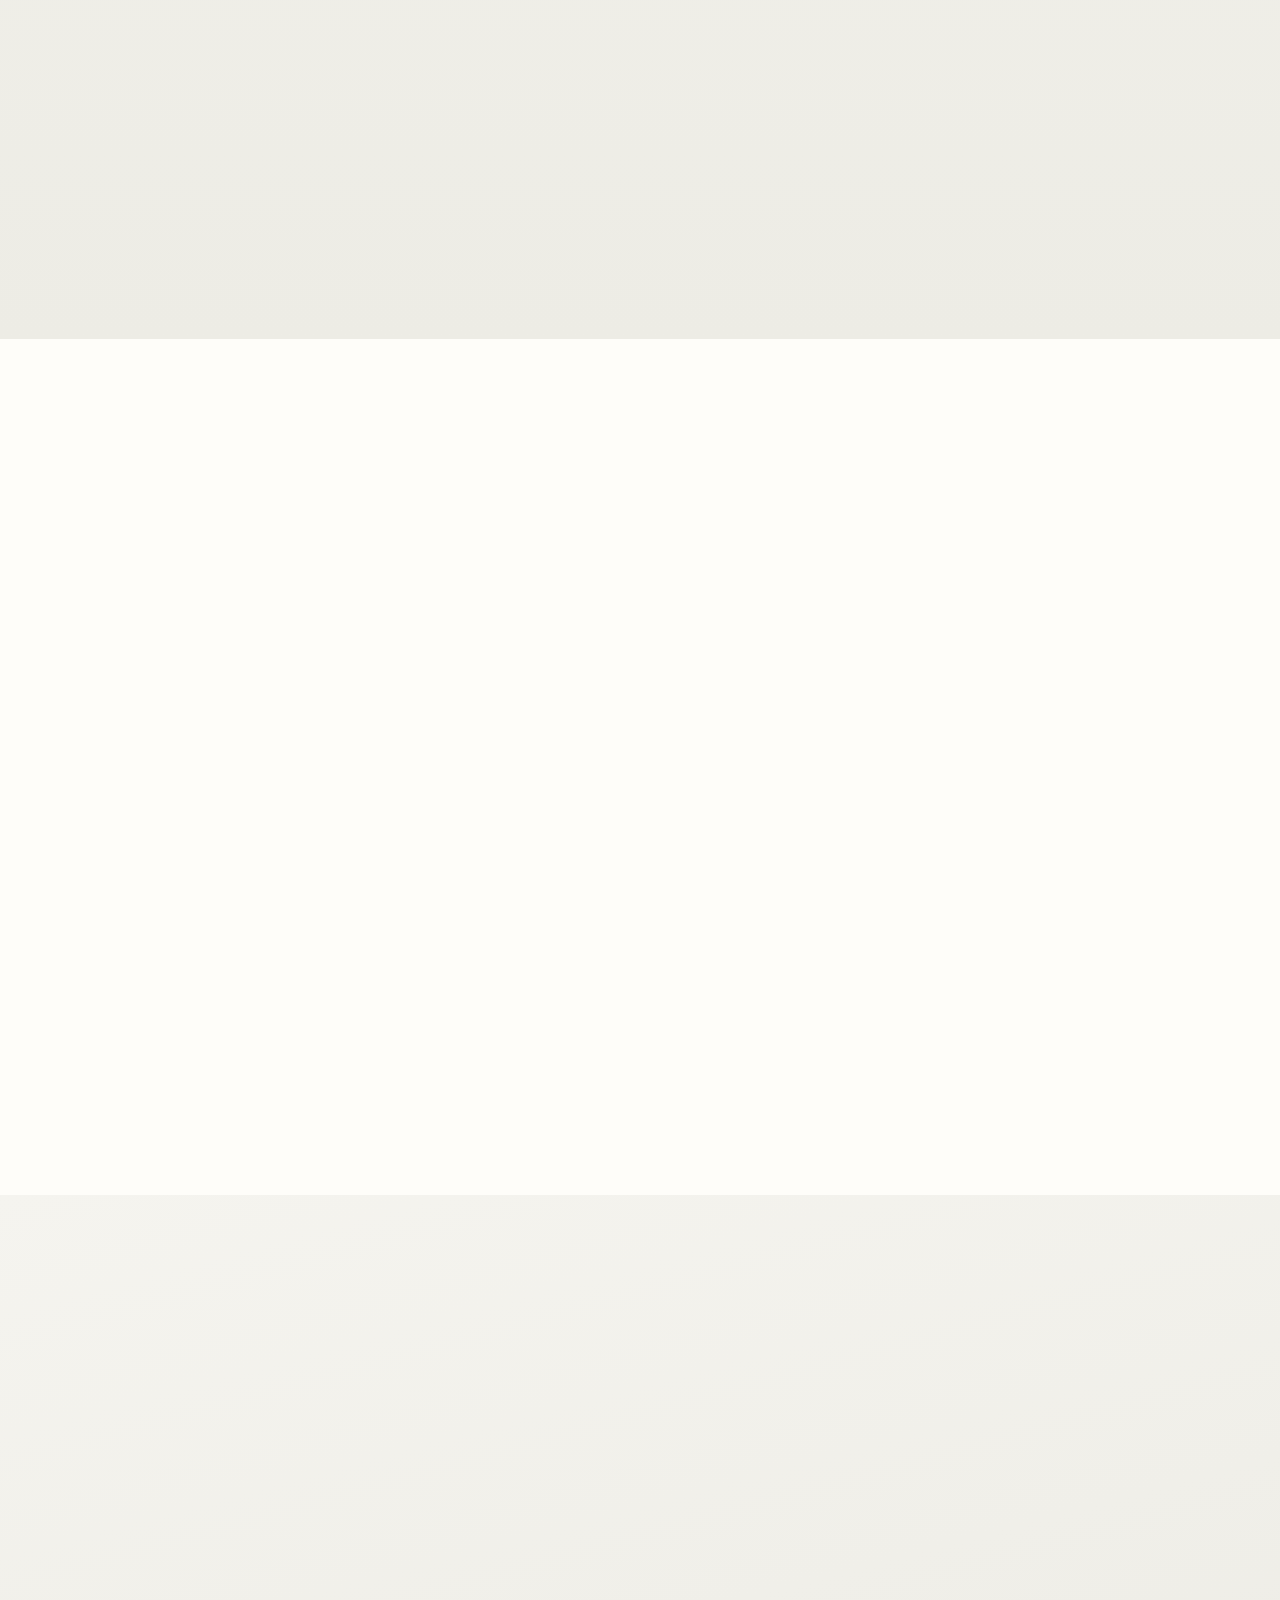
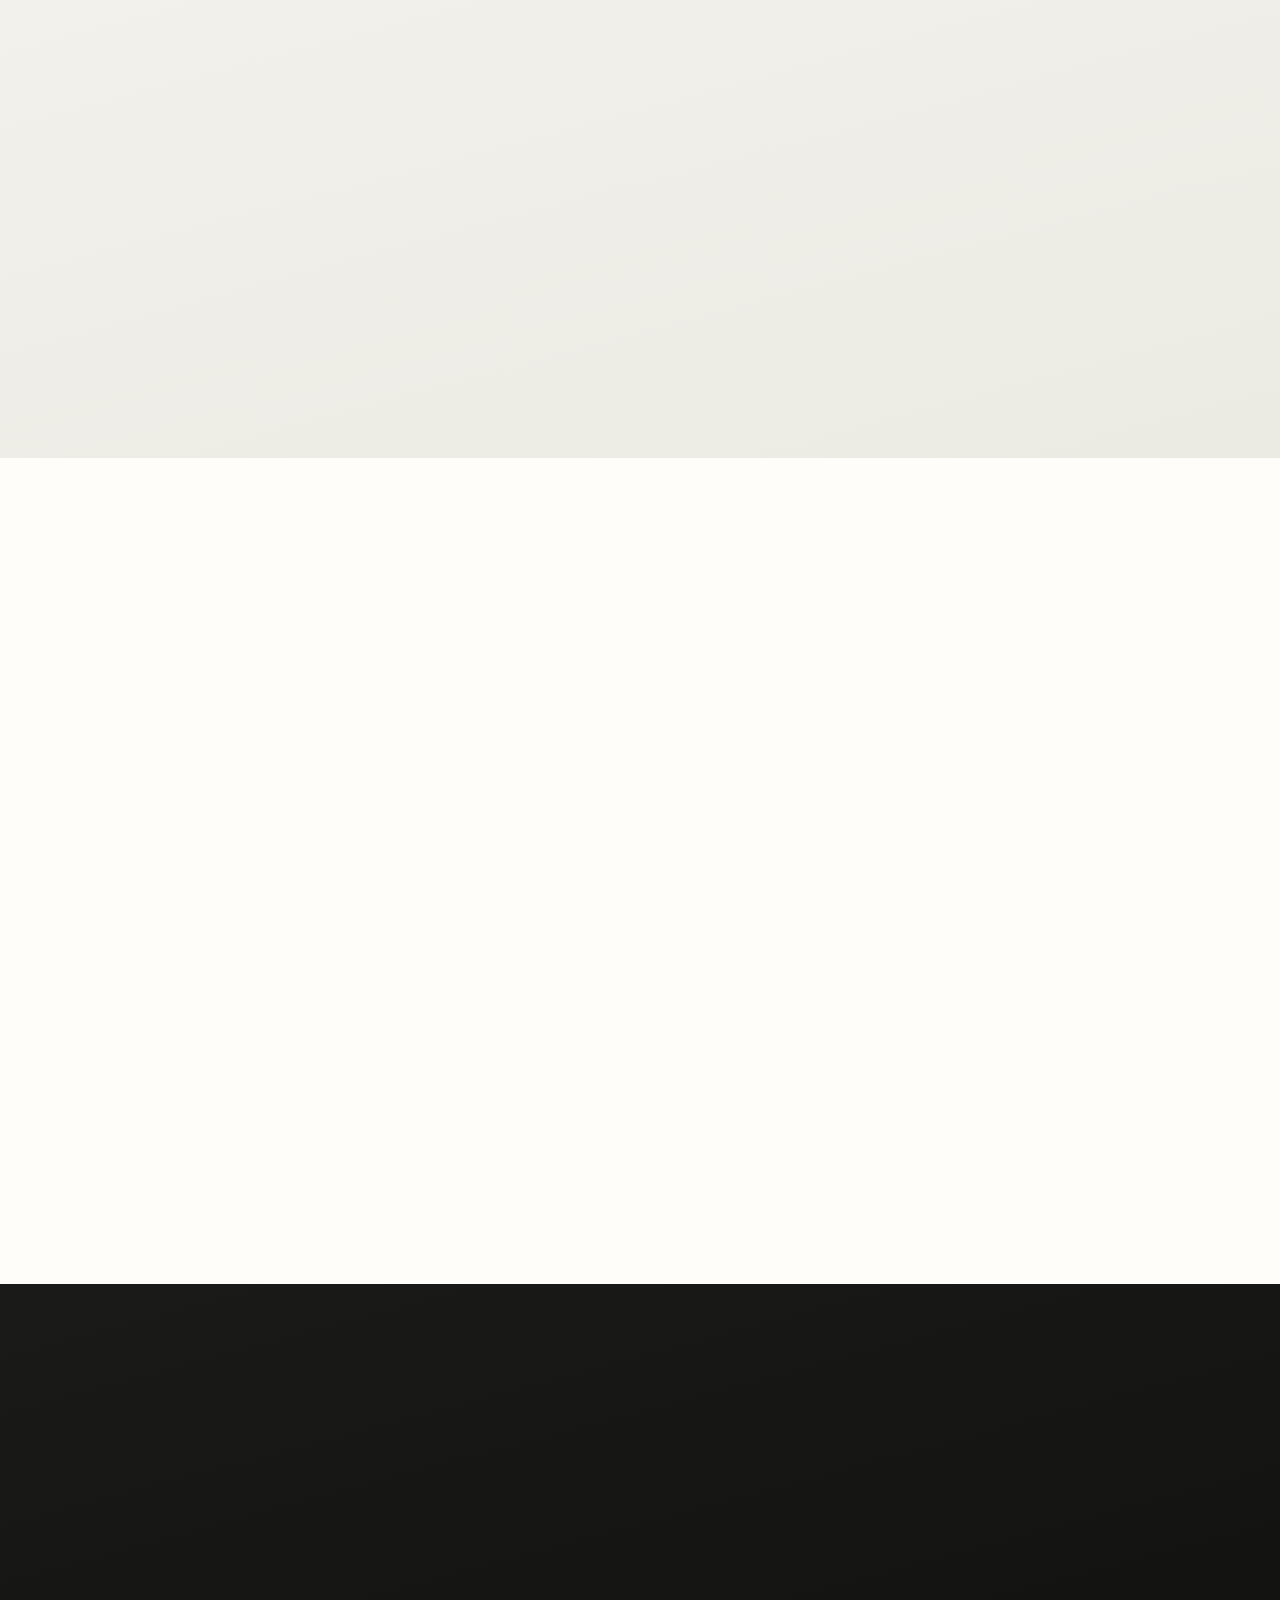
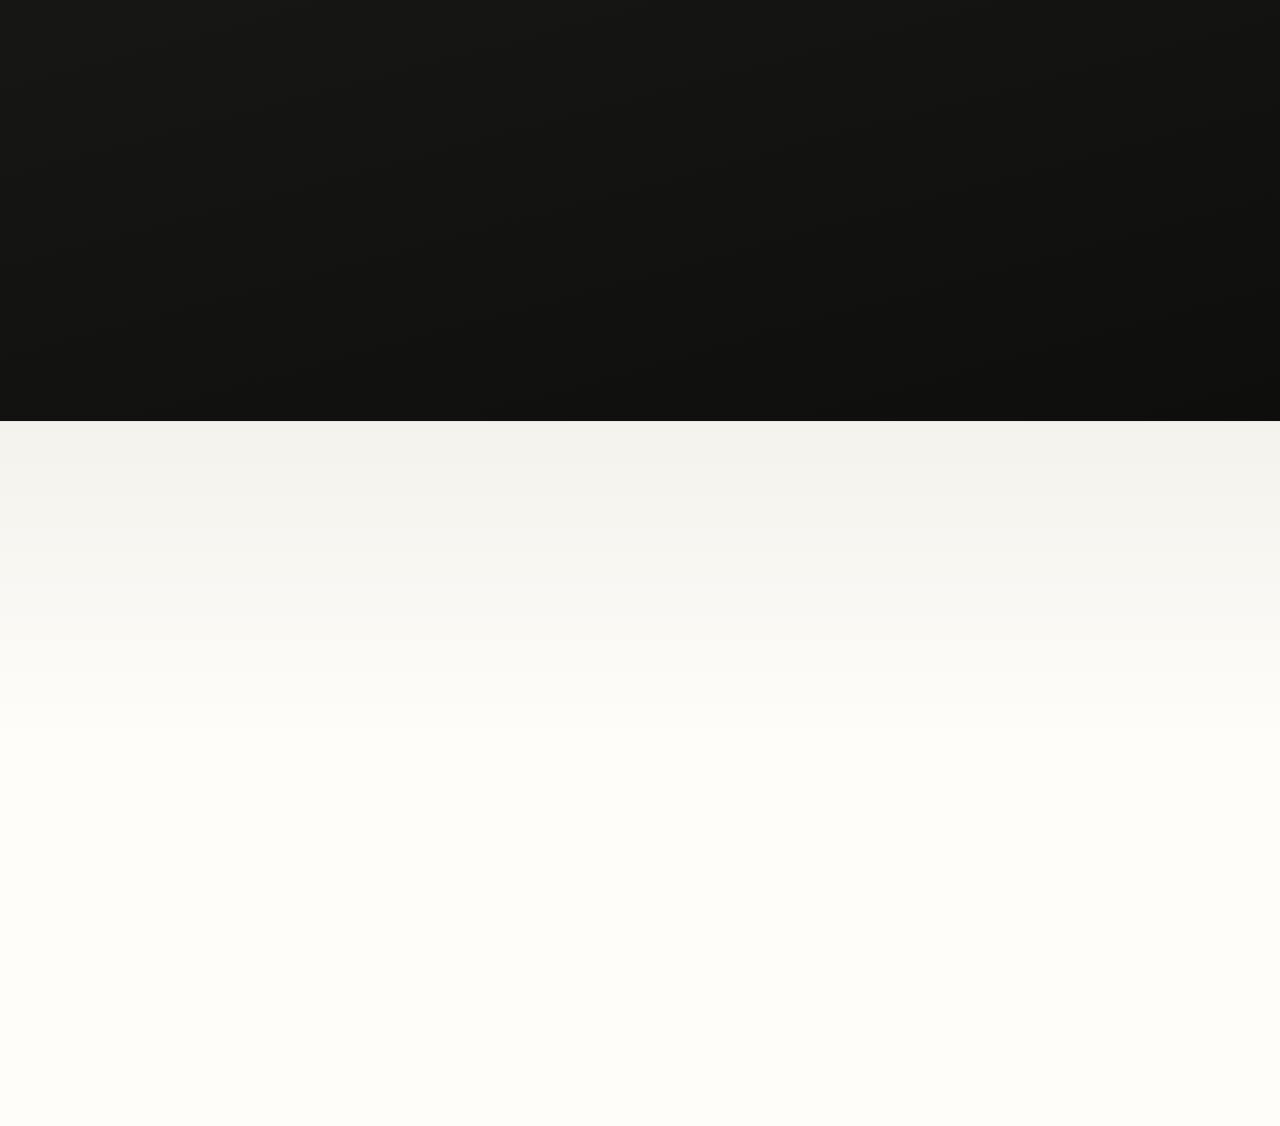
==== commit 82872dcd: "Проекты, покупателям, контакты — до уровня каталога - Проекты: редакционная сетка (широкие/высокие ф" ====
--- a/index.html
+++ b/index.html
@@ -14,7 +14,7 @@
 <link rel="preconnect" href="https://fonts.googleapis.com">
 <link rel="preconnect" href="https://fonts.gstatic.com" crossorigin>
 <link href="https://fonts.googleapis.com/css2?family=Tenor+Sans&family=Onest:wght@300;400;500;600&family=Playfair+Display:ital,wght@1,500;1,600&display=swap" rel="stylesheet">
-<link rel="stylesheet" href="css/styles.css?v=13">
+<link rel="stylesheet" href="css/styles.css?v=14">
 <script type="application/ld+json">
 {
   "@context": "https://schema.org",
--- a/css/styles.css
+++ b/css/styles.css
@@ -1865,10 +1865,25 @@
 .prose p.lead { font-size: clamp(18px, 1.7vw, 22px); font-weight: 300; color: var(--ink); }
 
 /* страница проектов */
+/* редакционная сетка проектов: чередование форматов, авто-нумерация */
 .pj-grid {
-  display: grid; grid-template-columns: repeat(3, 1fr); gap: 22px;
-}
-.pj-grid .works__item img { aspect-ratio: 4 / 3; }
+  display: grid; grid-template-columns: repeat(3, 1fr);
+  grid-auto-rows: clamp(160px, 21vw, 252px);
+  grid-auto-flow: dense;
+  gap: 18px;
+  counter-reset: pj;
+}
+.pj-grid .works__item { height: 100%; }
+.pj-grid .works__item img { width: 100%; height: 100%; object-fit: cover; aspect-ratio: auto; }
+.pj-grid .works__item.is-hidden { display: none; }
+.pj-grid .works__item { counter-increment: pj; }
+.pj-grid figcaption::before {
+  content: counter(pj, decimal-leading-zero) " · ";
+  color: var(--brass-2, #C9A25C);
+}
+.pj--wide { grid-column: span 2; }
+.pj--tall { grid-row: span 2; }
+.cat-bar--flush { margin-top: 0; }
 
 /* покупателям */
 .info-cols {
@@ -1897,6 +1912,49 @@
 .faq-group:first-of-type { margin-top: 0; }
 
 /* контакты */
+.ct-actions {
+  display: grid; grid-template-columns: repeat(3, 1fr); gap: 16px;
+  margin-bottom: clamp(36px, 5vw, 60px);
+}
+.ct-actions a {
+  display: flex; align-items: center; gap: 14px;
+  padding: 20px 22px;
+  border: 1px solid var(--line);
+  border-radius: 18px;
+  background: linear-gradient(175deg, #FFFFFF 0%, #F8F7F1 100%);
+  transition: transform 0.45s var(--ease-out), box-shadow 0.45s var(--ease-out), border-color 0.3s;
+}
+.ct-actions a:hover {
+  transform: translateY(-4px);
+  border-color: #D9D2BE;
+  box-shadow: 0 22px 40px -24px rgba(19, 19, 17, 0.2), 0 6px 14px -8px rgba(156, 124, 60, 0.13);
+}
+.ct-actions svg { width: 22px; height: 22px; flex: none; color: var(--brass); }
+.ct-actions b { display: block; font-weight: 500; font-size: 14.5px; }
+.ct-actions span { display: block; font-size: 12px; color: var(--grey); margin-top: 1px; }
+.ct-copy {
+  margin-left: 10px;
+  font-size: 11.5px; letter-spacing: 0.06em;
+  color: var(--grey);
+  border-bottom: 1px dashed var(--line);
+  transition: color 0.25s, border-color 0.25s;
+}
+.ct-copy:hover { color: var(--brass); border-color: var(--brass); }
+.ct-copy.is-copied { color: var(--brass); border-color: transparent; }
+.ct-msk {
+  display: inline-flex; align-items: center; gap: 8px;
+  margin-top: 14px;
+  padding: 7px 14px;
+  border: 1px solid var(--line);
+  border-radius: 999px;
+  font-size: 12.5px; color: var(--grey);
+  font-variant-numeric: tabular-nums;
+}
+.ct-msk::before {
+  content: "";
+  width: 6px; height: 6px; border-radius: 50%;
+  background: var(--brass-grad);
+}
 .contact-grid {
   display: grid; grid-template-columns: 1fr 1.3fr; gap: clamp(30px, 4vw, 60px);
   align-items: start;
@@ -1916,8 +1974,32 @@
 .contact-map {
   aspect-ratio: 4 / 3;
   border: 1px solid var(--line);
+  border-radius: 20px;
   overflow: hidden;
-}
+  box-shadow: 0 30px 56px -34px rgba(19, 19, 17, 0.3);
+  position: relative;
+}
+.contact-map::after {
+  content: "";
+  position: absolute; inset: 0;
+  border-radius: inherit;
+  box-shadow: inset 0 0 0 1px rgba(255, 255, 255, 0.35);
+  pointer-events: none;
+}
+.contact-spec { margin-top: clamp(36px, 5vw, 56px); }
+.faq-sec.is-off { display: none; }
+.faq__item.is-hidden { display: none; }
+.faq-expand {
+  flex: none;
+  padding: 0 14px;
+  font-size: 12px; letter-spacing: 0.04em;
+  color: var(--grey);
+  border-left: 1px solid var(--line);
+  white-space: nowrap;
+  transition: color 0.25s;
+}
+.faq-expand:hover { color: var(--brass); }
+@media (max-width: 700px) { .faq-expand { display: none; } }
 .contact-map iframe { width: 100%; height: 100%; border: 0; display: block; }
 
 /* CTA-полоса внизу страниц */
@@ -1942,8 +2024,12 @@
   .cat-card h3 { font-size: 14.5px; }
   .cat-card__ph b { font-size: 16px; letter-spacing: 0.07em; }
   .cat-card__ph i { font-size: 68px; bottom: -13px; }
-  .pj-grid { grid-template-columns: 1fr; }
+  .pj-grid { grid-template-columns: 1fr; grid-auto-rows: auto; }
+  .pj--wide { grid-column: auto; }
+  .pj--tall { grid-row: auto; }
+  .pj-grid .works__item img { aspect-ratio: 4 / 3; height: auto; }
   .contact-grid { grid-template-columns: 1fr; }
+  .ct-actions { grid-template-columns: 1fr; }
 }
 
 /* ─────────── ленивый рендер нижних секций (60fps скролла) ─────────── */
